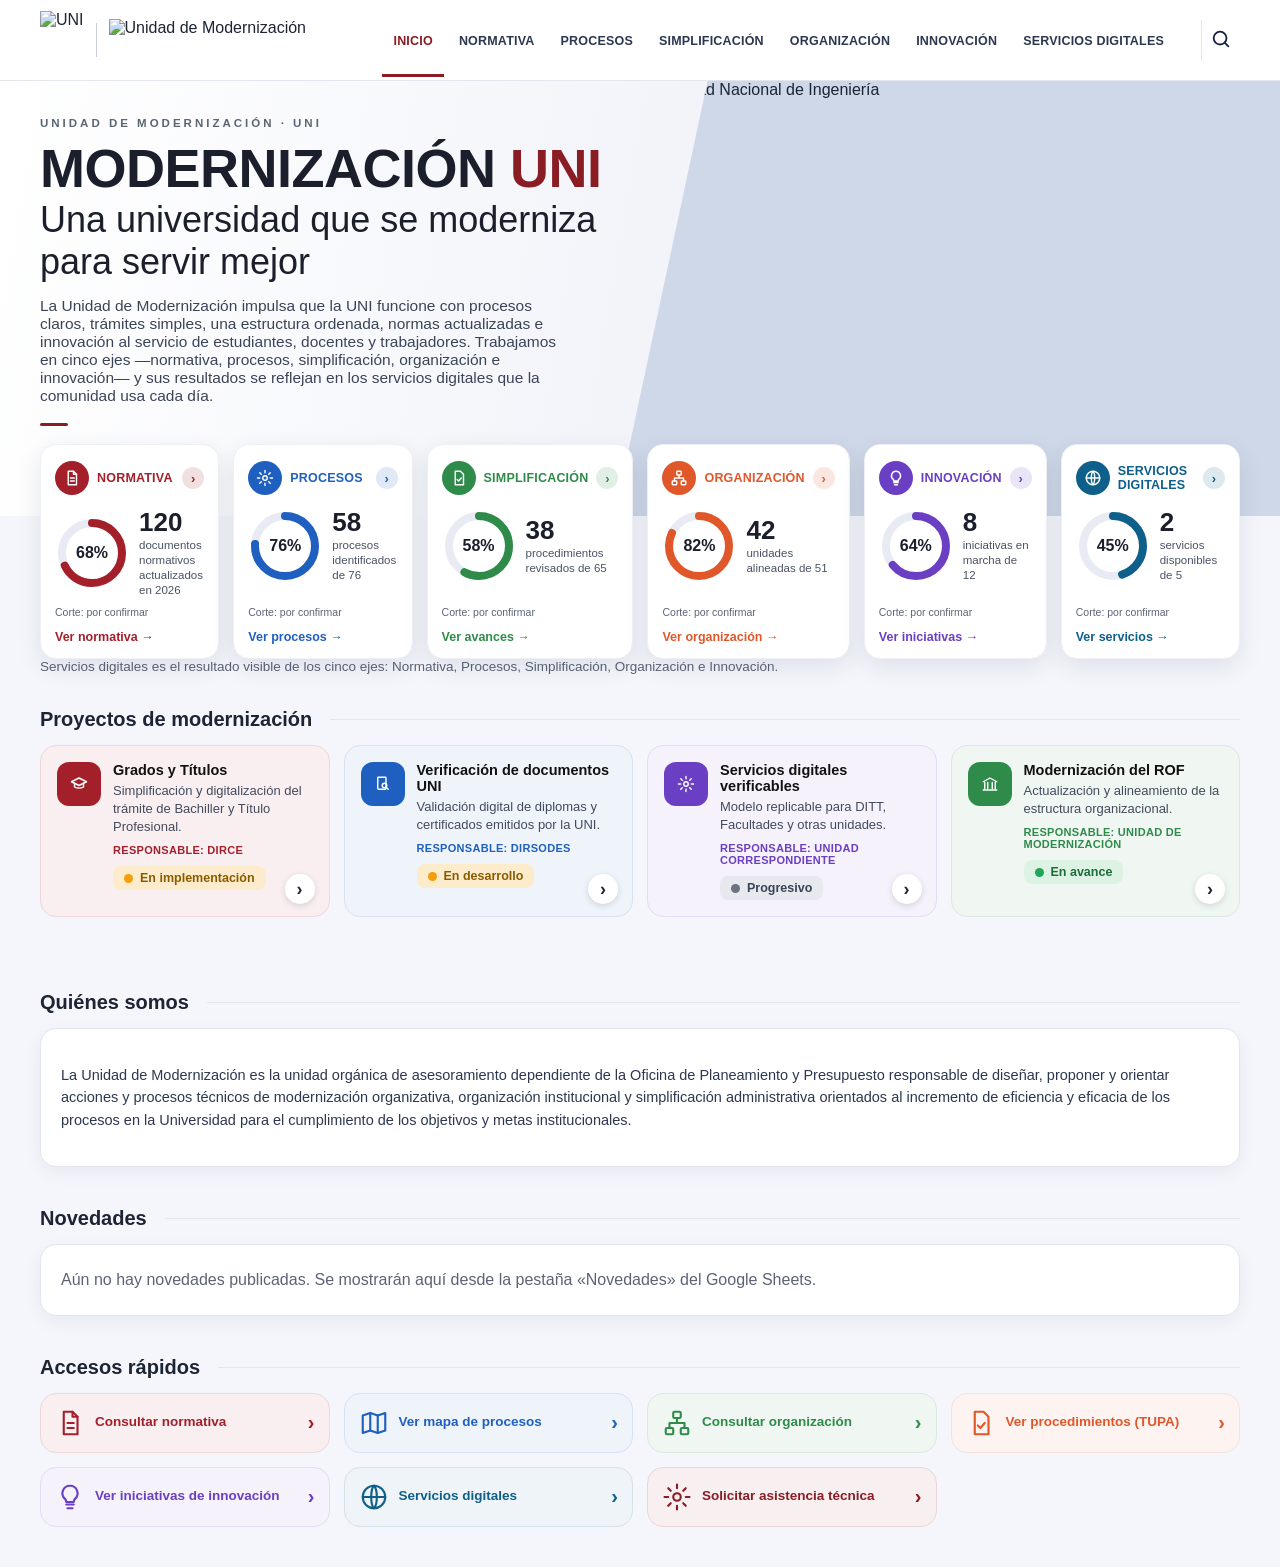
==== docs/inicio.html @ fdbe2433 "Mejorando interfaz de PROCESOS" ====
<!doctype html>
<html lang="es">
<head>
<meta charset="utf-8">
<meta name="viewport" content="width=device-width, initial-scale=1">
<title>Modernización UNI</title>
<style>
:root{
  --red:#8a1c24; --navy:#14233f; --ink:#1d2433; --muted:#5b6475; --line:#e3e6ee;
  --bg:#f4f6fb; --card:#ffffff; --radius:16px;
}
*{box-sizing:border-box}
html,body{margin:0}
body{font-family:"Segoe UI",Roboto,Arial,sans-serif;color:var(--ink);background:var(--bg);-webkit-font-smoothing:antialiased}
a{color:inherit;text-decoration:none}
.wrap{max-width:1240px;margin:0 auto;padding:0 20px}

/* Cabecera */
header{background:#fff;border-bottom:1px solid var(--line);position:sticky;top:0;z-index:20}
.bar{display:flex;align-items:center;gap:20px;height:80px}
.brand{display:flex;align-items:center;gap:12px;flex:none}
.brand img,.brand svg{height:58px;width:auto;display:block}
#unidad img{height:42px}
.brand{align-items:center}
.brand>span{display:flex;align-items:center;gap:10px}
.brand .u{font-size:12px;font-weight:700;line-height:1.15;color:var(--navy);text-transform:uppercase}
.brand .sep{width:1px;height:34px;background:#c9ceda}
.brand .m{font-size:17px;font-weight:500;line-height:1.1;color:var(--navy)}
nav{display:flex;gap:4px;margin-left:auto;align-items:center;flex-wrap:wrap}
nav a{font-size:12.5px;font-weight:600;letter-spacing:.2px;color:#2d3750;padding:30px 11px 26px;border-bottom:3px solid transparent;text-transform:uppercase;white-space:nowrap}
nav a:hover{color:var(--red)}
nav a.on{color:var(--red);border-bottom-color:var(--red)}
.lupa{border:0;background:none;cursor:pointer;padding:8px;margin-left:6px;border-left:1px solid var(--line);border-radius:0}
.lupa svg{width:22px;height:22px;stroke:var(--navy)}
.burger{display:none;border:0;background:none;font-size:26px;margin-left:auto;cursor:pointer;color:var(--navy)}

/* Hero */
.hero{position:relative;background:linear-gradient(100deg,#fff 0%,#f1f3f9 55%,#e9edf6 100%);overflow:hidden}
.hero .wrap{display:grid;grid-template-columns:1.05fr 1fr;min-height:330px;align-items:center}
.hero .txt{padding:36px 0 90px;position:relative;z-index:2}
.eyebrow{font-size:11.5px;letter-spacing:3px;color:#5b6475;text-transform:uppercase;font-weight:600}
h1{margin:12px 0 4px;font-size:clamp(34px,5vw,54px);line-height:1;font-weight:800;color:#1a1f2b;letter-spacing:-.5px}
h1 em{font-style:normal;color:var(--red)}
.hero h2{margin:0;font-weight:400;font-size:clamp(24px,3.2vw,36px);color:#1a1f2b}
.hero p{margin:14px 0 0;color:#3b4457;font-size:15.5px;max-width:520px}
.hero p:empty{display:none}
.hero .rule{width:28px;height:3px;background:var(--red);margin-top:18px;border-radius:2px}
.hero .img{position:absolute;right:0;top:0;bottom:0;width:52%;clip-path:polygon(14% 0,100% 0,100% 100%,0 100%);background:#cfd8e8}
.hero .img img,.hero .img svg{width:100%;height:100%;object-fit:cover;display:block}

/* Tarjetas */
.cards{display:grid;grid-template-columns:repeat(6,1fr);gap:14px;margin-top:-72px;position:relative;z-index:3}
.cards:empty{display:none}
.card{background:var(--card);border-radius:var(--radius);padding:16px 14px 14px;box-shadow:0 8px 24px rgba(20,35,63,.10);border:1px solid #eef0f6;display:flex;flex-direction:column;min-height:190px;transition:transform .15s,box-shadow .15s}
.card:hover{transform:translateY(-3px);box-shadow:0 12px 28px rgba(20,35,63,.16)}
.card .top{display:flex;align-items:center;gap:8px}
.ico{width:34px;height:34px;border-radius:50%;background:var(--c);display:grid;place-items:center;flex:none}
.ico svg{width:18px;height:18px;stroke:#fff;fill:none;stroke-width:1.9;stroke-linecap:round;stroke-linejoin:round}
.card h3{margin:0;font-size:12.5px;font-weight:800;color:var(--c);text-transform:uppercase;letter-spacing:.2px;flex:1}
.chev{width:22px;height:22px;border-radius:50%;background:color-mix(in srgb,var(--c) 14%,#fff);color:var(--c);display:grid;place-items:center;font-size:13px;font-weight:700}
.kpi{display:flex;align-items:center;gap:10px;margin:14px 0 auto}
.ring{position:relative;width:74px;height:74px;flex:none}
.ring svg{width:100%;height:100%;transform:rotate(-90deg)}
.ring circle{fill:none;stroke-width:8}
.ring .bg{stroke:#e8ebf3}
.ring .fg{stroke:var(--c);stroke-linecap:round;transition:stroke-dashoffset 1s ease}
.ring b{position:absolute;inset:0;display:grid;place-items:center;font-size:16px;color:#1a1f2b}
.kpi .n{font-size:26px;font-weight:800;line-height:1;color:#1a1f2b}
.kpi .d{font-size:11.5px;color:#4a5265;line-height:1.3;margin-top:3px}
.card .fuente{margin-top:8px;font-size:10.5px;color:var(--muted)}
.card .cta{margin-top:12px;font-size:12.5px;font-weight:700;color:var(--c)}

/* Proyectos */
.sec-h{display:flex;align-items:center;gap:18px;margin:34px 0 14px}
.sec-h h2{margin:0;font-size:20px;font-weight:600}
.sec-h .ln{flex:1;height:1px;background:var(--line)}
.sec-h a{color:#1f5fbf;font-weight:700;font-size:14px}
.proj{display:grid;grid-template-columns:repeat(4,1fr);gap:14px;padding-bottom:40px}
.p{background:color-mix(in srgb,var(--c) 7%,#fff);border:1px solid color-mix(in srgb,var(--c) 18%,#fff);border-radius:var(--radius);padding:16px;display:flex;gap:12px}
.p .ico{border-radius:12px;width:44px;height:44px}
.p h4{margin:0 0 4px;font-size:14.5px;color:#111}
.p p{margin:0;font-size:13px;color:#434b5c;line-height:1.4}
.p{position:relative}
.p .go{position:absolute;right:14px;bottom:12px;width:30px;height:30px;border-radius:50%;background:#fff;box-shadow:0 2px 6px rgba(20,35,63,.15);display:grid;place-items:center;font-size:18px;font-weight:700;color:#1d2433}
.est{display:inline-flex;align-items:center;gap:7px;margin-top:10px;padding:5px 11px;border-radius:8px;font-size:12.5px;font-weight:600;color:#3b4457}
.est i{width:9px;height:9px;border-radius:50%;background:currentColor}
.est.amb{background:#fdeccb;color:#8a5a00}.est.amb i{background:#f59e0b}
.est.grn{background:#dcf3e3;color:#1e6b3a}.est.grn i{background:#22a559}
.est.gry{background:#e7e9ef;color:#3b4457}.est.gry i{background:#6b7280}
.quick{display:grid;grid-template-columns:repeat(4,1fr);gap:14px;padding-bottom:40px}
.q{display:flex;align-items:center;gap:10px;background:color-mix(in srgb,var(--c) 7%,#fff);border:1px solid color-mix(in srgb,var(--c) 18%,#fff);border-radius:var(--radius);padding:14px;font-size:13.5px;font-weight:600;color:var(--c);line-height:1.25;transition:transform .15s,box-shadow .15s}
.q:hover{transform:translateY(-2px);box-shadow:0 8px 20px rgba(20,35,63,.12)}
.q span:nth-child(2){flex:1}
.qi svg{width:30px;height:30px;stroke:var(--c);fill:none;stroke-width:1.7;stroke-linecap:round;stroke-linejoin:round;display:block}
.q b{font-size:20px}
.p small{display:block;margin-top:8px;font-size:11px;font-weight:700;color:var(--c);text-transform:uppercase;letter-spacing:.3px}
.novs{display:grid;grid-template-columns:repeat(auto-fit,minmax(240px,1fr));gap:14px}
.nov{border-bottom:1px solid var(--line);padding:10px 0}
.nov small{display:block;color:var(--muted);font-size:12px}
.nov b{display:block;margin:2px 0 4px;font-size:14.5px}
.nov p{margin:0;font-size:13.5px;color:#3b4457;line-height:1.45}
.nov a{display:inline-block;margin-top:6px;color:#1f5fbf;font-weight:700;font-size:13px}

/* Páginas interiores */
.panel{background:#fff;border:1px solid var(--line);border-radius:var(--radius);padding:20px;box-shadow:0 6px 18px rgba(20,35,63,.06);margin-bottom:40px}
.panel .tools{display:flex;gap:12px;align-items:center;margin-bottom:14px;flex-wrap:wrap}
.panel input[type=search]{flex:1;min-width:200px;padding:10px 14px;border:1px solid #cfd5e3;border-radius:10px;font:inherit}
.tw{overflow-x:auto}
table{border-collapse:collapse;width:100%;font-size:14px}
th{background:#f1f3f9;text-align:left;padding:10px 12px;font-size:12px;text-transform:uppercase;letter-spacing:.4px;color:#3b4457;position:sticky;top:0}
td{padding:10px 12px;border-top:1px solid var(--line);vertical-align:top}
tr:hover td{background:#fafbfe}
.note{padding:14px 16px;border-radius:12px;background:#fff7e6;border:1px solid #f2d9a0;color:#6b4e00;font-size:14px;margin-bottom:18px}
.hero.inner .wrap{align-items:start}.hero.inner .txt{padding:36px 0 110px}.single{max-width:300px}

/* Búsqueda */
#ov{position:fixed;inset:0;background:rgba(20,35,63,.55);display:none;z-index:50;padding:70px 16px}
#ov.on{display:block}
.sb{max-width:680px;margin:0 auto;background:#fff;border-radius:16px;box-shadow:0 20px 50px rgba(0,0,0,.3);overflow:hidden}
.sb input{width:100%;border:0;border-bottom:1px solid var(--line);padding:18px 20px;font-size:17px;outline:none;font-family:inherit}
.sb ul{list-style:none;margin:0;padding:0;max-height:60vh;overflow:auto}
.sb li a{display:block;padding:12px 20px;border-bottom:1px solid #f0f2f7}
.sb li a:hover{background:#f6f8fc}
.sb li b{display:block;font-size:14.5px}
.sb li span{font-size:12px;color:var(--muted)}
.sb .em{padding:20px;color:var(--muted);font-size:14px}
mark{background:#ffe9a8;padding:0 1px;border-radius:2px}
#toast{position:fixed;bottom:20px;left:50%;transform:translateX(-50%);background:#14233f;color:#fff;padding:10px 16px;border-radius:10px;font-size:13px;display:none;z-index:60}

@media(max-width:1100px){.cards{grid-template-columns:repeat(3,1fr)}.proj{grid-template-columns:repeat(2,1fr)}.quick{grid-template-columns:repeat(3,1fr)}}
@media(max-width:900px){
  .burger{display:block}
  .lupa{margin-left:0;border:0}
  nav{display:none;position:absolute;top:80px;left:0;right:0;background:#fff;flex-direction:column;align-items:stretch;border-bottom:1px solid var(--line);padding:6px 20px}
  nav.open{display:flex}
  nav a{padding:12px 4px;border-bottom:1px solid #f0f2f7}
  .hero .wrap{grid-template-columns:1fr}
  .hero .img{position:relative;width:100%;height:200px;clip-path:none;order:-1}
  .hero .wrap{min-height:0}
  .hero .txt{padding:24px 0 90px}
}
@media(max-width:600px){.cards{grid-template-columns:repeat(2,1fr)}.proj,.quick{grid-template-columns:1fr}.brand .m{font-size:14px}}
@media(max-width:420px){.cards{grid-template-columns:1fr}}
/* ===== Estructura común de los módulos (Presentación, pestañas, contenido) ===== */
main.wide{max-width:1560px}
.hero.wide .wrap{max-width:1560px}
.org{display:grid;grid-template-columns:230px 1fr;gap:22px;padding:22px 0 40px;align-items:start}
.side{background:#fff;border:1px solid var(--line);border-radius:var(--radius);padding:10px;position:sticky;top:96px}
.side .sh{display:flex;align-items:center;gap:10px;background:var(--red);color:#fff;border-radius:12px;padding:12px 14px;font-weight:700;margin-bottom:8px}
.side .sh svg{width:20px;height:20px;stroke:#fff;fill:none;stroke-width:1.8;stroke-linecap:round;stroke-linejoin:round}
.side button{display:flex;align-items:center;gap:10px;width:100%;text-align:left;border:0;background:none;padding:11px 12px;border-radius:10px;font:inherit;font-size:14px;color:#2d3750;cursor:pointer}
.side button svg{width:18px;height:18px;stroke:#5b6475;fill:none;stroke-width:1.8;stroke-linecap:round;stroke-linejoin:round;flex:none}
.side button:hover{background:#f4f6fb}
.side button.on{background:#fdecee;color:var(--red);font-weight:700}
.side button.on svg{stroke:var(--red)}
.ohead{display:flex;align-items:flex-end;justify-content:space-between;gap:20px;flex-wrap:wrap;margin-bottom:16px}
.ohead h1{font-size:30px;margin:0;color:#1a1f2b;letter-spacing:0}
.ohead p{margin:4px 0 0;color:var(--muted)}
.kpis{display:flex;gap:12px;flex-wrap:wrap}
.kpi2{background:#fff;border:1px solid var(--line);border-radius:14px;padding:12px 18px;display:flex;align-items:center;gap:12px;min-width:150px}
.kpi2 svg{width:30px;height:30px;stroke:var(--navy);fill:none;stroke-width:1.6;stroke-linecap:round;stroke-linejoin:round}
.kpi2 small{display:block;font-size:12px;color:var(--muted)}
.kpi2 b{font-size:24px;line-height:1.1;color:#1a1f2b}

.sprog{display:flex;align-items:center;gap:12px;margin-top:12px;padding:14px 12px 6px;border-top:1px solid var(--line)}
.sprog .ring{width:64px;height:64px}
.sprog .ring b{font-size:14px}
.sprog .n{font-size:14px;font-weight:800;color:#1a1f2b}
.sprog .d{font-size:12px;color:var(--muted);line-height:1.3}

.chartgrid{display:grid;grid-template-columns:minmax(0,1fr) 400px;gap:16px;align-items:start}
.chartbox{background:#fff;border:1px solid var(--line);border-radius:var(--radius);padding:14px;position:relative}
.chartbox:fullscreen{padding:18px;overflow:auto}
.ctools{display:flex;align-items:center;gap:10px;flex-wrap:wrap;margin-bottom:10px}
.ctools h2{margin:0;font-size:20px;color:var(--red)}
.tag{background:#fdecee;color:var(--red);border-radius:999px;padding:3px 10px;font-size:12px;font-weight:700}
.srch{position:relative;margin-left:auto;flex:1;min-width:180px;max-width:300px}
.srch input{width:100%;padding:9px 12px;border:1px solid #cfd5e3;border-radius:10px;font:inherit;font-size:14px}
.srch ul{position:absolute;left:0;right:0;top:100%;background:#fff;border:1px solid var(--line);border-radius:10px;margin:4px 0 0;padding:0;list-style:none;box-shadow:0 10px 24px rgba(0,0,0,.15);z-index:15;max-height:260px;overflow:auto;display:none}
.srch ul.on{display:block}
.srch li{padding:9px 12px;cursor:pointer;font-size:13.5px;border-bottom:1px solid #f0f2f7}
.srch li:hover{background:#f4f6fb}
.srch li small{color:var(--muted);margin-left:6px}
.btn{border:1px solid #cfd5e3;background:#fff;border-radius:10px;padding:8px 12px;font:inherit;font-size:13.5px;cursor:pointer}
.btn:hover{background:#f4f6fb}
.vp{height:640px;overflow:auto;border:1px solid var(--line);border-radius:12px;background:#fff;cursor:grab;position:relative}
.vp.drag{cursor:grabbing}
.chartbox:fullscreen .vp{height:calc(100vh - 150px)}
.stage{position:relative;line-height:0;transition:width .2s}
.stage img{width:100%;height:auto;display:block;user-select:none}
.hs{position:absolute;border:0;background:transparent;padding:0;cursor:pointer;border-radius:2px}
.hs:hover{outline:2px solid rgba(31,95,191,.7);background:rgba(31,95,191,.08)}
.hs.sel{outline:3px solid #1f5fbf;box-shadow:0 0 0 4px rgba(31,95,191,.25);background:rgba(31,95,191,.06)}
.hs:focus-visible{outline:3px solid #1f5fbf}
.zoom{position:absolute;left:26px;top:112px;display:flex;flex-direction:column;gap:6px;z-index:5}
.zoom button{width:34px;height:34px;border-radius:8px;border:1px solid #cfd5e3;background:#fff;font-size:20px;cursor:pointer;box-shadow:0 2px 6px rgba(0,0,0,.12)}
.legend{display:flex;gap:16px;flex-wrap:wrap;margin-top:10px;font-size:12.5px;color:#4a5265}
.legend i{display:inline-block;width:14px;height:14px;border-radius:3px;margin-right:6px;vertical-align:-2px;border:1px solid rgba(0,0,0,.15)}

.detail{background:#fff;border:1px solid var(--line);border-radius:var(--radius);overflow:hidden;position:sticky;top:96px}
.dh{background:#1f4f9a;color:#fff;padding:14px 16px;display:flex;align-items:center;gap:10px}
.dh h3{margin:0;font-size:16px;flex:1;letter-spacing:.2px}
.dh button{border:0;background:none;color:#fff;font-size:18px;cursor:pointer}
.tabs{display:flex;gap:2px;border-bottom:1px solid var(--line);padding:0 8px;overflow-x:auto}
.tabs button{border:0;background:none;padding:11px 6px;font:inherit;font-size:12px;font-weight:600;color:#4a5265;cursor:pointer;border-bottom:3px solid transparent;white-space:nowrap}
.tabs button.on{color:var(--red);border-bottom-color:var(--red)}
.db{padding:16px;max-height:560px;overflow:auto;font-size:13.5px;line-height:1.5}
.dempty{padding:28px 20px;color:var(--muted);font-size:14px}
.ucard{display:flex;align-items:center;gap:12px;background:#fdecee;border-radius:12px;padding:12px;margin-bottom:12px}
.ucard .ico{--c:var(--red);width:40px;height:40px}
.ucard b{flex:1;font-size:14.5px}
.pill{background:#d9f3e1;color:#1e7a3c;border-radius:8px;padding:4px 10px;font-weight:700;font-size:12px}
.kv{width:100%;font-size:13.5px;margin-bottom:14px}
.kv td{padding:5px 0;border:0;vertical-align:top}
.kv td:first-child{width:112px;font-weight:700;color:#2d3750}
.kv tr:hover td{background:none}
.db h4{margin:14px 0 8px;color:#1f5fbf;font-size:15px}
.nat{background:#eaf1fd;border-radius:10px;padding:12px 14px;color:#1f3a6b}
.nat p{margin:0 0 6px}
.nat ul,.db ul.bl{margin:6px 0 0;padding-left:20px}
.fl{list-style:none;margin:0;padding:0}
.fl li{display:flex;gap:10px;padding:7px 0;border-bottom:1px solid #f0f2f7}
.fl .k{flex:none;width:24px;height:24px;border-radius:50%;background:#eaf1fd;color:#1f5fbf;font-weight:700;font-size:12px;display:grid;place-items:center}
.ulist{list-style:none;margin:0;padding:0}
.ulist li{padding:10px 12px;border:1px solid var(--line);border-radius:10px;margin-bottom:8px;cursor:pointer;display:flex;justify-content:space-between;gap:8px}
.ulist li:hover{background:#f4f6fb}
.ulist small{color:var(--muted)}
.mt{width:100%;font-size:13px}
.mt th,.mt td{padding:7px 8px}
.empty{color:var(--muted);padding:6px 0}

.panel .rofs details{border-bottom:1px solid var(--line);padding:8px 0}
.rofs summary{cursor:pointer;font-weight:600}
.rofs details p,.rofs details li{font-size:14px;margin:6px 0}

.vh{display:flex;align-items:center;gap:12px;flex-wrap:wrap;margin:0 0 8px}
.vh h2{margin:0;font-size:20px;color:var(--red)}
.vdesc{margin:0 0 14px;color:var(--muted);font-size:14px}
.caption{margin:0 0 6px;color:var(--muted);font-size:13.5px}
.note-s{font-size:13px;color:#6b4e00;background:#fff7e6;border:1px solid #f2d9a0;border-radius:10px;padding:10px 12px;margin:12px 0 0}
.fuente-c{font-size:12px;color:var(--muted);margin:14px 0 0}
.sub{margin:22px 0 10px;font-size:15px;color:#1a1f2b}

.statement{text-align:center;max-width:760px;margin:6px auto 30px;font-size:clamp(21px,2.6vw,30px);line-height:1.5;font-weight:600;color:#1a1f2b;letter-spacing:-.2px;position:relative;padding-top:22px}
.statement::before{content:'';position:absolute;top:0;left:50%;transform:translateX(-50%);width:48px;height:3px;background:var(--c,var(--red));border-radius:2px}
.pres .tiles{display:grid;grid-template-columns:repeat(3,1fr);gap:14px;margin-bottom:18px}
.tile{background:#fff;border:1px solid var(--line);border-top:4px solid var(--c,var(--red));border-radius:14px;padding:16px 18px}
.tile b{display:block;font-size:30px;line-height:1.1;color:#1a1f2b}
.tile span{display:block;font-size:13px;color:var(--muted);margin-top:4px;line-height:1.35}
.acts{display:flex;gap:10px;flex-wrap:wrap}
.btn.primary{background:var(--red);border-color:var(--red);color:#fff}
.btn.primary:hover{background:#6f141b}
.btn{text-decoration:none;display:inline-block;color:inherit}

.prose h3{margin:20px 0 8px;font-size:15.5px;color:#1a1f2b}
.prose p,.prose li{font-size:14.5px;line-height:1.55;color:#2d3750}
.prose ul,.prose ol{padding-left:22px;margin:6px 0}
.prose details{margin:12px 0}
.prose summary{cursor:pointer;font-weight:600;color:#1f5fbf}
.steps{display:grid;grid-template-columns:repeat(auto-fit,minmax(200px,1fr));gap:12px;margin:12px 0}
.step{border:1px solid var(--line);border-radius:12px;padding:12px 14px;background:#fafbfe}
.step b{display:block;color:var(--red);font-size:14px;margin-bottom:4px}
.step p{margin:0;font-size:13.5px;color:#3b4457;line-height:1.45}
.step.hl{background:#fdecee;border-color:#f3c9cd}

.bars .row{display:grid;grid-template-columns:190px 1fr 56px;gap:12px;align-items:center;margin:9px 0;font-size:14px}
.bars .bar{height:12px;background:#eef1f7;border-radius:6px;overflow:hidden}
.bars .bar i{display:block;height:100%;background:var(--red);border-radius:6px}
.bars b{text-align:right}

.tools select{font:inherit;font-size:14px;padding:9px 10px;border:1px solid #cfd5e3;border-radius:10px;background:#fff}
.tools .cnt{color:var(--muted);font-size:13px}
.fm{display:grid;gap:14px;max-width:640px}
.fm label{display:grid;gap:6px;font-size:13.5px;font-weight:600;color:#2d3750}
.fm input,.fm textarea{font:inherit;font-weight:400;padding:10px 12px;border:1px solid #cfd5e3;border-radius:10px}
.fsel{margin:0 0 14px;font-size:14px}
.fsel select{font:inherit;padding:8px 10px;border:1px solid #cfd5e3;border-radius:10px;margin-left:6px}
.fdl{display:grid;grid-template-columns:200px 1fr;gap:8px 14px;margin:0 0 12px;font-size:14px}
.fdl dt{font-weight:700;color:#2d3750}
.fdl dd{margin:0;color:#3b4457}
.fdl dd i{color:var(--muted)}

.mapbox{position:relative;line-height:0;border:1px solid var(--line);border-radius:12px;overflow:hidden;background:#fff}
.mapbox img{width:100%;height:auto;display:block;user-select:none}
.mapbox .hs{cursor:pointer}
.mapbox .hs:hover{outline:3px solid rgba(255,255,255,.9);box-shadow:0 0 0 5px rgba(138,28,36,.45);background:rgba(255,255,255,.08)}

.foot{display:grid;grid-template-columns:1fr 1fr;gap:16px;margin:10px 0 40px}
.fbox{background:#fff;border:1px solid var(--line);border-radius:var(--radius);padding:18px}
.fbox h3{margin:0 0 10px;font-size:16px;color:#1a1f2b}
.fbox p{font-size:14px;margin:0 0 10px;color:#3b4457}
.fbox dl{display:grid;grid-template-columns:110px 1fr;gap:6px 12px;margin:0 0 12px;font-size:14px}
.fbox dt{font-weight:700;color:#2d3750}
.fbox dd{margin:0;color:#3b4457}
.fbox dd i{color:var(--muted)}
.fbox .btn{margin-top:4px}

.rofs details.hl{background:#fdecee;border-radius:10px;padding:0 10px;border-bottom:0}
.rofs details.hl summary{color:var(--red)}
.hlnote{font-size:13.5px;color:#6b1419;background:#fdecee;border-radius:10px;padding:10px 12px;margin:0 0 12px}

@media(max-width:1100px){.chartgrid{grid-template-columns:1fr}.detail{position:static}}
@media(max-width:900px){
  .org{grid-template-columns:1fr}
  .side{position:static;display:flex;overflow-x:auto;gap:4px}
  .side .sh{display:none}
  .side button{white-space:nowrap;width:auto}
  .side .sprog{flex:none;margin:0 0 0 4px;padding:0 10px 0 12px;border-top:0;border-left:1px solid var(--line)}
  .vp{height:480px}
  .pres .tiles{grid-template-columns:1fr}
  .foot{grid-template-columns:1fr}
  .bars .row{grid-template-columns:1fr;gap:4px}
  .fdl{grid-template-columns:1fr;gap:2px}
}

</style>
</head>
<body>

<header>
  <div class="wrap bar">
    <a class="brand" data-go="inicio" href="#">
      <span id="logo"></span>
      <span class="sep"></span>
      <span id="unidad"><span class="m">Unidad de<br>Modernización</span></span>
    </a>
    <nav id="nav"></nav>
    <button class="lupa" id="btnSearch" aria-label="Buscar"><svg viewBox="0 0 24 24" fill="none" stroke-width="2" stroke-linecap="round"><circle cx="11" cy="11" r="7"/><path d="M20 20l-4-4"/></svg></button>
    <button class="burger" id="burger" aria-label="Menú">☰</button>
  </div>
</header>

<section class="hero">
  <div class="wrap">
    <div class="txt">
      <div class="eyebrow" id="eyebrow">Plataforma de modernización</div>
      <h1 id="h1">MODERNIZACIÓN <em>UNI</em></h1>
      <h2 id="h2">Estado actual</h2>
      <p id="sub">Una visión integrada del avance de la modernización institucional.</p>
      <div class="rule"></div>
    </div>
    <div class="img" id="heroImg"></div>
  </div>
</section>

<main class="wrap">
  <div id="cards" class="cards"></div>
  <div id="inner"></div>
</main>

<div id="ov"><div class="sb">
  <input id="q" type="search" placeholder="Buscar en la plataforma…" autocomplete="off">
  <ul id="res"></ul>
</div></div>
<div id="toast"></div>

<script>
/* ===== Configuración (inyectada por build.ps1 desde config.json) ===== */
const CFG = {"sheetId":"1uZXfUJEjqB4Cp5wfel468guVGFYdLR3NtXSsrEAdOWU","logo":"img/logo-uni.png","heroImage":"img/hero-inicio.jpg","tabs":{"resumen":"Resumen","proyectos":"Proyectos","normativa":"Normativa","procesos":"Procesos","simplificacion":"Simplificacion","organizacion":"Organizacion","innovacion":"Innovacion","servicios":"ServiciosDigitales","documentos":"Documentos","retos":"Retos","casos":"Casos","novedades":"Novedades"},"contacto":{"correo":"","anexo":"","ubicacion":"","horario":""},"asistencia":"","nav":{"inicio":"inicio.html","normativa":"normativa.html","procesos":"procesos.html","simplificacion":"simplificacion.html","organizacion":"organizacion.html","innovacion":"innovacion.html","servicios-digitales":"servicios-digitales.html"},"unidad":"img/unidad.png","orgImage":"img/organigrama.jpg"};
const PAGE = 'inicio';

/* ===== Definición de secciones ===== */
const I = {
  doc:'<path d="M7 3h7l4 4v14H7z"/><path d="M14 3v4h4M10 12h5M10 16h5"/>',
  gear:'<circle cx="12" cy="12" r="3"/><path d="M12 2v3M12 19v3M2 12h3M19 12h3M5 5l2 2M17 17l2 2M19 5l-2 2M7 17l-2 2"/>',
  check:'<path d="M7 3h7l4 4v14H7z"/><path d="M9.5 14l2 2 3.5-4"/>',
  org:'<rect x="9" y="3" width="6" height="5" rx="1"/><rect x="3" y="16" width="6" height="5" rx="1"/><rect x="15" y="16" width="6" height="5" rx="1"/><path d="M12 8v4M6 16v-4h12v4"/>',
  bulb:'<path d="M9 18h6M10 21h4M12 3a6 6 0 00-4 10.5c.7.7 1 1.3 1 2.5h6c0-1.2.3-1.8 1-2.5A6 6 0 0012 3z"/>',
  globe:'<circle cx="12" cy="12" r="9"/><path d="M3 12h18M12 3c3 3 3 15 0 18M12 3c-3 3-3 15 0 18"/>',
  cap:'<path d="M2 9l10-5 10 5-10 5z"/><path d="M6 11v5c3 2 9 2 12 0v-5"/>',
  search:'<rect x="5" y="3" width="11" height="16" rx="1"/><circle cx="14" cy="14" r="3"/><path d="M16 16l3 3"/>',
  build:'<path d="M3 9l9-5 9 5M5 10v8M9 10v8M15 10v8M19 10v8M3 20h18"/>',
  map:'<path d="M9 4L3 6v14l6-2 6 2 6-2V4l-6 2z"/><path d="M9 4v14M15 6v14"/>'
};
const SECTIONS = [
  {k:'normativa',    t:'Normativa',          c:'#a3202a', ic:I.doc,   cta:'Ver normativa'},
  {k:'procesos',     t:'Procesos',           c:'#1f5fbf', ic:I.gear,  cta:'Ver procesos'},
  {k:'simplificacion',t:'Simplificación',    c:'#2e8b4a', ic:I.check, cta:'Ver avances'},
  {k:'organizacion', t:'Organización',       c:'#e0572a', ic:I.org,   cta:'Ver organización'},
  {k:'innovacion',   t:'Innovación',         c:'#6a3fc4', ic:I.bulb,  cta:'Ver iniciativas'},
  {k:'servicios',    t:'Servicios digitales',c:'#0e5f8a', ic:I.globe, cta:'Ver servicios'}
];
const PROJ_ICONS = {cap:I.cap, search:I.search, gear:I.gear, build:I.build, doc:I.doc, globe:I.globe, bulb:I.bulb, org:I.org, check:I.check};

/* ===== Datos de respaldo (los del prototipo) ===== */
const DEMO_RESUMEN = [
  {clave:'normativa',porcentaje:68,cifra:120,descripcion:'documentos normativos actualizados en 2026'},
  {clave:'procesos',porcentaje:76,cifra:58,descripcion:'procesos identificados de 76'},
  {clave:'simplificacion',porcentaje:58,cifra:38,descripcion:'procedimientos revisados de 65'},
  {clave:'organizacion',porcentaje:82,cifra:42,descripcion:'unidades alineadas de 51'},
  {clave:'innovacion',porcentaje:64,cifra:8,descripcion:'iniciativas en marcha de 12'},
  {clave:'servicios',porcentaje:45,cifra:2,descripcion:'servicios disponibles de 5'}
];
const DEMO_PROJ = [
  {titulo:'Grados y Títulos',descripcion:'Simplificación y digitalización del trámite de Bachiller y Título Profesional.',responsable:'DIRCE',icono:'cap',color:'#a3202a',estado:'En implementación'},
  {titulo:'Verificación de documentos UNI',descripcion:'Validación digital de diplomas y certificados emitidos por la UNI.',responsable:'DIRSODES',icono:'search',color:'#1f5fbf',estado:'En desarrollo'},
  {titulo:'Servicios digitales verificables',descripcion:'Modelo replicable para DITT, Facultades y otras unidades.',responsable:'Unidad correspondiente',icono:'gear',color:'#6a3fc4',estado:'Progresivo'},
  {titulo:'Modernización del ROF',descripcion:'Actualización y alineamiento de la estructura organizacional.',responsable:'Unidad de Modernización',icono:'build',color:'#2e8b4a',estado:'En avance'}
];

/* ===== Utilidades ===== */
const $ = s => document.querySelector(s);
const esc = s => String(s ?? '').replace(/[&<>"]/g, c => ({'&':'&amp;','<':'&lt;','>':'&gt;','"':'&quot;'}[c]));
const norm = s => String(s||'').toLowerCase().normalize('NFD').replace(/[̀-ͯ]/g,'');
const pageKey = k => k === 'servicios' ? 'servicios-digitales' : k;
const navUrl = k => (CFG.nav||{})[pageKey(k)] || pageKey(k)+'.html';
const svgIcon = p => `<svg viewBox="0 0 24 24">${p}</svg>`;

function toast(m){const t=$('#toast');t.textContent=m;t.style.display='block';clearTimeout(toast.t);toast.t=setTimeout(()=>t.style.display='none',3200)}

function goto(key){
  const url = (CFG.nav||{})[pageKey(key)];
  if(url){ window.location.href = url; }
  else toast('Falta la URL de «'+key+'» en config.json (nav). Luego ejecuta build.ps1.');
}

function parseCSV(t){
  const rows=[];let r=[],f='',q=false;
  for(let i=0;i<t.length;i++){
    const c=t[i];
    if(q){ if(c==='"'){ if(t[i+1]==='"'){f+='"';i++} else q=false } else f+=c }
    else if(c==='"') q=true;
    else if(c===','){r.push(f);f=''}
    else if(c==='\n'){r.push(f);rows.push(r);r=[];f=''}
    else if(c!=='\r') f+=c;
  }
  if(f!==''||r.length){r.push(f);rows.push(r)}
  return rows;
}

const cache = {};
function sheet(tab){
  if(!CFG.sheetId) return Promise.reject(new Error('sin sheetId'));
  if(!tab) return Promise.reject(new Error('pestaña sin nombre'));
  if(cache[tab]) return cache[tab];
  const url = `https://docs.google.com/spreadsheets/d/${CFG.sheetId}/gviz/tq?tqx=out:csv&sheet=${encodeURIComponent(tab)}`;
  return cache[tab] = fetch(url).then(r=>{ if(!r.ok) throw new Error(r.status); return r.text() })
    .then(t=>{
      const rows = parseCSV(t).filter(r=>r.some(x=>x.trim()!==''));
      if(!rows.length) return {head:[],rows:[]};
      return {head:rows[0].map(h=>h.trim()), rows:rows.slice(1)};
    });
}
const asObjects = d => d.rows.map(r=>Object.fromEntries(d.head.map((h,i)=>[norm(h),r[i]??''])));

/* ===== Cabecera / navegación ===== */
function buildHeader(){
  $('#logo').innerHTML = CFG.logo
    ? `<img src="${esc(CFG.logo)}" alt="UNI">`
    : `<svg viewBox="0 0 48 48"><circle cx="24" cy="24" r="22" fill="#fff" stroke="#8a1c24" stroke-width="3"/><path d="M24 8l12 4v10c0 8-5 13-12 17-7-4-12-9-12-17V12z" fill="#8a1c24"/><text x="24" y="28" text-anchor="middle" font-size="11" font-weight="800" fill="#fff" font-family="Arial">UNI</text></svg><span class="u">Universidad Nacional<br>de Ingeniería</span>`;
  if(CFG.unidad) $('#unidad').innerHTML = `<img src="${esc(CFG.unidad)}" alt="Unidad de Modernización">`;
  const items = [{k:'inicio',t:'Inicio'}, ...SECTIONS];
  $('#nav').innerHTML = items.map(s=>
    `<a href="#" data-go="${s.k}" class="${s.k===PAGE||(s.k==='servicios'&&PAGE==='servicios-digitales')?'on':''}">${esc(s.t)}</a>`).join('');
  document.addEventListener('click',e=>{
    const a=e.target.closest('[data-go]'); if(!a) return;
    e.preventDefault(); goto(a.dataset.go);
  });
  $('#burger').onclick=()=>$('#nav').classList.toggle('open');
}

/* M = definición del módulo (titular, descripción y equipo); null para Inicio sin texto propio */
function buildHero(sec, M){
  const hi = $('#heroImg');
  if(CFG.heroImage){ hi.innerHTML = `<img src="${esc(CFG.heroImage)}" alt="Universidad Nacional de Ingeniería">`; }
  else hi.innerHTML = `<svg viewBox="0 0 600 340" preserveAspectRatio="xMidYMid slice">
    <defs><linearGradient id="sk" x1="0" y1="0" x2="0" y2="1"><stop offset="0" stop-color="#7fb2e8"/><stop offset="1" stop-color="#d9e8f7"/></linearGradient></defs>
    <rect width="600" height="340" fill="url(#sk)"/>
    <ellipse cx="60" cy="230" rx="90" ry="70" fill="#3d7a3a"/><ellipse cx="560" cy="200" rx="70" ry="80" fill="#356f33"/>
    <rect x="70" y="170" width="470" height="150" fill="#f2efe8"/>
    <rect x="300" y="110" width="170" height="210" fill="#a8222b"/>
    ${[0,1,2,3].map(r=>[0,1,2,3,4].map(c=>`<rect x="${315+c*30}" y="${125+r*45}" width="18" height="28" fill="#33425c"/>`).join('')).join('')}
    ${[0,1,2].map(r=>[0,1,2,3,4,5,6,7].map(c=>`<rect x="${85+c*35}" y="${185+r*40}" width="22" height="24" fill="#8fa3bf"/>`).join('')).join('')}
    <rect x="70" y="316" width="470" height="24" fill="#c9c5ba"/></svg>`;
  if(M){
    $('#eyebrow').textContent='Unidad de Modernización · ' + M.equipo;
    if(sec) $('#h1').innerHTML = esc(sec.t.toUpperCase()).replace(/(\S+)$/,'<em>$1</em>');
    $('#h2').textContent = M.titular;
    $('#sub').textContent = M.desc;
  }
}

/* ===== Tarjetas ===== */
function cardHTML(s, d){
  const pct = Math.max(0,Math.min(100,Number(d.porcentaje)||0));
  const R=30, C=2*Math.PI*R;
  return `<a class="card" href="#" data-go="${s.k}" style="--c:${s.c}">
    <div class="top"><span class="ico">${svgIcon(s.ic)}</span><h3>${esc(s.t)}</h3><span class="chev">›</span></div>
    <div class="kpi">
      <div class="ring"><svg viewBox="0 0 74 74"><circle class="bg" cx="37" cy="37" r="${R}"/><circle class="fg" cx="37" cy="37" r="${R}" stroke-dasharray="${C}" stroke-dashoffset="${C}" data-off="${C*(1-pct/100)}"/></svg><b>${pct}%</b></div>
      <div><div class="n">${esc(d.cifra)}</div><div class="d">${esc(d.descripcion)}</div></div>
    </div>
    <div class="fuente">Corte: ${esc(d.corte||'por confirmar')}</div>
    <div class="cta">${esc(s.cta)} →</div>
  </a>`;
}
function animateRings(){
  requestAnimationFrame(()=>requestAnimationFrame(()=>
    document.querySelectorAll('.ring .fg').forEach(c=>c.style.strokeDashoffset=c.dataset.off)));
}

async function loadResumen(){
  try{ const d = asObjects(await sheet(CFG.tabs.resumen)); if(d.length) return d; }catch(e){}
  return DEMO_RESUMEN;
}

/* ===== Inicio ===== */
async function renderHome(){
  buildHero(null, HOME);
  const res = await loadResumen();
  const by = Object.fromEntries(res.map(r=>[norm(r.clave),r]));
  $('#cards').innerHTML = SECTIONS.map(s=>cardHTML(s, by[s.k]||{porcentaje:0,cifra:'–',descripcion:'Sin datos'})).join('');
  animateRings();

  let proj; try{ proj = asObjects(await sheet(CFG.tabs.proyectos)); if(!proj.length) throw 0 }catch(e){ proj = DEMO_PROJ }
  const estCls = e => /implement|desarroll/i.test(e)?'amb':/avance|complet|conclu/i.test(e)?'grn':'gry';
  const projCard = p => `
      <div class="p" style="--c:${esc(p.color||'#1f5fbf')}">
        <span class="ico">${svgIcon(PROJ_ICONS[p.icono]||I.gear)}</span>
        <div><h4>${esc(p.titulo)}</h4><p>${esc(p.descripcion)}</p><small>Responsable: ${esc(p.responsable)}</small>
          ${p.estado?`<span class="est ${estCls(p.estado)}"><i></i>${esc(p.estado)}</span>`:''}</div>
        <span class="go">›</span>
      </div>`;
  const QUICK = [
    {href:()=>'https://cdnuni.uni.edu.pe/dn/', t:'Consultar normativa', c:'#a3202a', ic:I.doc},
    {href:()=>navUrl('procesos')+'#mapa', t:'Ver mapa de procesos', c:'#1f5fbf', ic:I.map},
    {href:()=>navUrl('organizacion')+'#organigrama', t:'Consultar organización', c:'#2e8b4a', ic:I.org},
    {href:()=>navUrl('simplificacion')+'#tupa', t:'Ver procedimientos (TUPA)', c:'#e0572a', ic:I.check},
    {href:()=>navUrl('innovacion'), t:'Ver iniciativas de innovación', c:'#6a3fc4', ic:I.bulb},
    {href:()=>navUrl('servicios'), t:'Servicios digitales', c:'#0e5f8a', ic:I.globe},
    {href:()=>CFG.asistencia||navUrl('servicios')+'#asistencia', t:'Solicitar asistencia técnica', c:'#8a1c24', ic:I.gear}
  ];
  $('#inner').innerHTML = `
    <p class="caption">Servicios digitales es el resultado visible de los cinco ejes: Normativa, Procesos, Simplificación, Organización e Innovación.</p>
    <div class="sec-h"><h2>Proyectos de modernización</h2><span class="ln"></span>${proj.length>4?'<a href="#" id="allProj">Ver todos los proyectos →</a>':''}</div>
    <div class="proj" id="projList">${proj.slice(0,4).map(projCard).join('')}</div>
    <div class="sec-h"><h2>Quiénes somos</h2><span class="ln"></span></div>
    ${quienesHTML()}
    <div class="sec-h"><h2>Novedades</h2><span class="ln"></span></div>
    <div id="novedades"></div>
    <div class="sec-h"><h2>Accesos rápidos</h2><span class="ln"></span></div>
    <div class="quick">${QUICK.map(q=>`<a class="q" href="${esc(q.href())}" style="--c:${q.c}"><span class="qi">${svgIcon(q.ic)}</span><span>${esc(q.t)}</span><b>›</b></a>`).join('')}</div>`;
  const all=$('#allProj');
  if(all) all.onclick=e=>{ e.preventDefault(); const more=!all.dataset.m; all.dataset.m=more?'1':''; $('#projList').innerHTML=(more?proj:proj.slice(0,4)).map(projCard).join(''); all.textContent=more?'Ver menos proyectos ←':'Ver todos los proyectos →'; };
  renderNovedades();
}

async function renderNovedades(){
  const box = $('#novedades'); if(!box) return;
  let items = [];
  try{ items = asObjects(await sheet(CFG.tabs.novedades)); }catch(e){}
  box.innerHTML = items.length
    ? `<div class="panel novs">${items.slice(0,5).map(n=>`<div class="nov"><small>${esc(n.fecha)}</small><b>${esc(n.titulo)}</b><p>${esc(n.detalle)}</p>${n.enlace?`<a href="${esc(n.enlace)}" target="_blank" rel="noopener">Ver más →</a>`:''}</div>`).join('')}</div>`
    : `<div class="panel"><div class="empty">Aún no hay novedades publicadas. Se mostrarán aquí desde la pestaña «${esc(CFG.tabs.novedades)}» del Google Sheets.</div></div>`;
}

/* ===== Búsqueda ===== */
let index = null;
async function buildIndex(){
  if(index) return index;
  index = SECTIONS.map(s=>({sec:s.k,title:s.t,text:'sección '+s.t,tit:true}));
  index.push({sec:'inicio',title:'Inicio',text:'inicio plataforma modernización estado actual',tit:true});
  const keys = [...SECTIONS.map(s=>s.k),'proyectos'];
  const out = await Promise.allSettled(keys.map(k=>sheet(CFG.tabs[k])));
  out.forEach((o,i)=>{
    if(o.status!=='fulfilled') return;
    const k = keys[i];
    o.value.rows.forEach(r=>index.push({sec:k==='proyectos'?'inicio':k, title:r[0]||'(sin título)', text:r.join(' · '), group:k}));
  });
  return index;
}
function openSearch(){ $('#ov').classList.add('on'); $('#q').focus(); buildIndex(); runSearch(); }
function closeSearch(){ $('#ov').classList.remove('on'); }
async function runSearch(){
  const q = norm($('#q').value.trim()), ul = $('#res');
  if(q.length<2){ ul.innerHTML='<div class="em">Escribe al menos 2 letras para buscar en normativa, procesos, simplificación, organización, innovación, servicios y proyectos.</div>'; return; }
  const idx = await buildIndex();
  const hits = idx.filter(x=>norm(x.title+' '+x.text).includes(q)).slice(0,30);
  const hl = s => { const e=esc(s), i=norm(e).indexOf(q); return i<0?e:e.slice(0,i)+'<mark>'+e.slice(i,i+q.length)+'</mark>'+e.slice(i+q.length); };
  ul.innerHTML = hits.length ? hits.map(h=>{
      const lab = (SECTIONS.find(s=>s.k===h.sec)||{t:'Inicio'}).t;
      return `<li><a href="#" data-go="${h.sec}"><b>${hl(h.title)}</b><span>${esc(lab)}${h.tit?'':' · '+hl(h.text.slice(0,110))}</span></a></li>`;
    }).join('') : '<div class="em">Sin resultados para «'+esc($('#q').value)+'».</div>';
}
$('#btnSearch').onclick = openSearch;
$('#q').addEventListener('input', runSearch);
$('#ov').addEventListener('click', e=>{ if(e.target.id==='ov') closeSearch(); });
document.addEventListener('keydown', e=>{ if(e.key==='Escape') closeSearch(); });

/* Datos del ROF (organigrama y artículos), inyectados por build.ps1 en todas las páginas */
const ORG = {"units":[
 {"id":"asamblea","sig":"AU","nat":7,"fn":8,"tipo":"Órgano de Alta Dirección","dep":"—","parent":null,"grp":"alta","resp":"Rector(a) (presidente)","box":[547,118,709,200]},
 {"id":"consejo","sig":"CU","nat":9,"fn":10,"tipo":"Órgano de Alta Dirección","dep":"Asamblea Universitaria","parent":"asamblea","grp":"alta","resp":"Rector(a) (presidente)","box":[547,262,709,344]},
 {"id":"rectorado","sig":"R","nat":11,"fn":12,"tipo":"Órgano de Alta Dirección","dep":"Consejo Universitario","parent":"consejo","grp":"alta","resp":"Rector(a)","box":[547,423,709,505]},
 {"id":"vra","sig":"VRA","nat":13,"fn":14,"tipo":"Órgano de Alta Dirección","dep":"Rectorado","parent":"rectorado","grp":"alta","resp":"Vicerrector(a) Académico(a)","box":[237,545,400,627]},
 {"id":"vri","sig":"VRI","nat":15,"fn":16,"tipo":"Órgano de Alta Dirección","dep":"Rectorado","parent":"rectorado","grp":"alta","resp":"Vicerrector(a) de Investigación","box":[815,545,978,627]},

 {"id":"comision","sig":"CPF","nat":22,"fn":23,"tipo":"Órgano Especial","dep":"Asamblea Universitaria","parent":"asamblea","grp":"especial","resp":"Presidente(a) de la Comisión","box":[239,190,417,253]},
 {"id":"oci","sig":"OCI","nat":24,"fn":25,"tipo":"Órgano de Control","dep":"Contraloría General de la República (funcional y administrativa)","parent":null,"grp":"especial","resp":"Jefe(a) del OCI","box":[239,270,417,334]},
 {"id":"tribunal","sig":"THU","nat":20,"fn":21,"tipo":"Órgano Especial","dep":"Asamblea Universitaria","parent":"asamblea","grp":"especial","resp":"Presidente(a) del Tribunal","box":[239,358,417,422]},
 {"id":"defensoria","sig":"DU","nat":18,"fn":19,"tipo":"Órgano Especial","dep":"Asamblea Universitaria","parent":"asamblea","grp":"especial","resp":"Defensor(a) Universitario(a)","box":[831,358,1008,422]},

 {"id":"dbc","sig":"DBC","nat":101,"fn":102,"tipo":"Órgano de Línea","dep":"Vicerrectorado Académico","parent":"vra","grp":"organo","box":[82,667,199,730]},
 {"id":"diad","sig":"DIAD","nat":105,"fn":106,"tipo":"Órgano de Línea","dep":"Vicerrectorado Académico","parent":"vra","grp":"organo","box":[260,667,376,731]},
 {"id":"ucpu","sig":"UCPU","nat":107,"fn":108,"tipo":"Unidad orgánica de línea","dep":"Dirección de Admisión","parent":"diad","grp":"unidad","box":[260,740,376,790]},
 {"id":"dirce","sig":"DIRCE","nat":103,"fn":104,"tipo":"Órgano de Línea","dep":"Vicerrectorado Académico","parent":"vra","grp":"organo","box":[457,667,573,731]},

 {"id":"digi","sig":"DIGI","nat":115,"fn":116,"tipo":"Órgano de Línea","dep":"Vicerrectorado de Investigación","parent":"vri","grp":"organo","box":[676,667,793,731]},
 {"id":"iinv","sig":"II","nat":117,"fn":119,"extra":118,"tipo":"Unidad orgánica de línea","dep":"Dirección de Gestión de la Investigación","parent":"digi","grp":"unidad","box":[676,740,793,790]},
 {"id":"ulnh","sig":"ULNH","nat":120,"fn":121,"tipo":"Unidad orgánica de línea","dep":"Dirección de Gestión de la Investigación","parent":"digi","grp":"unidad","box":[676,796,793,847]},
 {"id":"cismid","sig":"CISMID","nat":122,"fn":123,"tipo":"Unidad orgánica de línea","dep":"Dirección de Gestión de la Investigación","parent":"digi","grp":"unidad","box":[676,852,793,903]},
 {"id":"upirci","sig":"UPIRCI","nat":124,"fn":125,"tipo":"Unidad orgánica de línea","dep":"Dirección de Gestión de la Investigación","parent":"digi","grp":"unidad","box":[676,908,793,958]},
 {"id":"ditt","sig":"DITT","nat":109,"fn":110,"tipo":"Órgano de Línea","dep":"Vicerrectorado de Investigación","parent":"vri","grp":"organo","box":[1004,667,1121,731]},
 {"id":"uie","sig":"UIE","nat":111,"fn":112,"tipo":"Unidad orgánica de línea","dep":"Dirección de Innovación y Transferencia Tecnológica","parent":"ditt","grp":"unidad","box":[1004,740,1121,790]},
 {"id":"uitt","sig":"UITT","nat":113,"fn":114,"tipo":"Unidad orgánica de línea","dep":"Dirección de Innovación y Transferencia Tecnológica","parent":"ditt","grp":"unidad","box":[1004,796,1121,847]},
 {"id":"inictel","sig":"INICTEL","nat":126,"fn":127,"tipo":"Órgano Desconcentrado","dep":"Vicerrectorado de Investigación","parent":"vri","grp":"desc","resp":"Presidente(a) Ejecutivo(a)","box":[1256,1858,1373,1922]},

 {"id":"sg","sig":"SG","nat":46,"fn":47,"tipo":"Órgano de Apoyo","dep":"Rectorado","parent":"rectorado","grp":"organo","resp":"Secretario(a) General","box":[82,983,199,1047]},
 {"id":"oti","sig":"OTI","nat":60,"fn":61,"tipo":"Órgano de Apoyo","dep":"Rectorado","parent":"rectorado","grp":"organo","box":[260,983,376,1047]},
 {"id":"diga","sig":"DIGA","nat":48,"fn":49,"tipo":"Órgano de Apoyo","dep":"Rectorado","parent":"rectorado","grp":"organo","resp":"Director(a) General de Administración","box":[456,983,573,1047]},
 {"id":"urh","sig":"URH","nat":50,"fn":51,"tipo":"Unidad orgánica de apoyo","dep":"Dirección General de Administración","parent":"diga","grp":"unidad","box":[456,1060,573,1111]},
 {"id":"utc","sig":"UTC","nat":54,"fn":55,"tipo":"Unidad orgánica de apoyo","dep":"Dirección General de Administración","parent":"diga","grp":"unidad","box":[456,1116,573,1166]},
 {"id":"uei","sig":"UEI","nat":56,"fn":57,"tipo":"Unidad orgánica de apoyo","dep":"Dirección General de Administración","parent":"diga","grp":"unidad","box":[456,1172,573,1222]},
 {"id":"ua","sig":"UA","nat":52,"fn":53,"tipo":"Unidad orgánica de apoyo","dep":"Dirección General de Administración","parent":"diga","grp":"unidad","box":[456,1228,573,1278]},
 {"id":"usg","sig":"USG","nat":58,"fn":59,"tipo":"Unidad orgánica de apoyo","dep":"Dirección General de Administración","parent":"diga","grp":"unidad","box":[456,1283,573,1333]},

 {"id":"opp","sig":"OPP","nat":29,"fn":30,"tipo":"Órgano de Asesoramiento","dep":"Rectorado","parent":"rectorado","grp":"organo","box":[676,983,793,1047]},
 {"id":"upp","sig":"UPP","nat":31,"fn":32,"tipo":"Unidad orgánica de asesoramiento","dep":"Oficina de Planeamiento y Presupuesto","parent":"opp","grp":"unidad","box":[676,1060,793,1111]},
 {"id":"uf","sig":"UF","nat":35,"fn":36,"tipo":"Unidad orgánica de asesoramiento","dep":"Oficina de Planeamiento y Presupuesto","parent":"opp","grp":"unidad","box":[676,1116,793,1166]},
 {"id":"um","sig":"UM","nat":33,"fn":34,"tipo":"Unidad orgánica de asesoramiento","dep":"Oficina de Planeamiento y Presupuesto","parent":"opp","grp":"unidad","box":[676,1172,793,1222]},
 {"id":"ocii","sig":"OCII","nat":43,"fn":44,"tipo":"Órgano de Asesoramiento","dep":"Rectorado","parent":"rectorado","grp":"organo","box":[801,983,918,1047]},
 {"id":"ogc","sig":"OGC","nat":37,"fn":38,"tipo":"Órgano de Asesoramiento","dep":"Rectorado","parent":"rectorado","grp":"organo","box":[927,983,1043,1047]},
 {"id":"oaj","sig":"OAJ","nat":27,"fn":28,"tipo":"Órgano de Asesoramiento","dep":"Rectorado","parent":"rectorado","grp":"organo","box":[1052,983,1168,1047]},
 {"id":"ocri","sig":"OCRI","nat":39,"fn":40,"tipo":"Órgano de Asesoramiento","dep":"Rectorado","parent":"rectorado","grp":"organo","box":[1177,983,1293,1047]},
 {"id":"uinter","sig":"UI","nat":41,"fn":42,"tipo":"Unidad orgánica de asesoramiento","dep":"Oficina de Cooperación y Relaciones Internacionales","parent":"ocri","grp":"unidad","box":[1177,1062,1293,1112]},

 {"id":"dirsodes","sig":"DIRSODES","nat":90,"fn":91,"tipo":"Órgano de Línea","dep":"Rectorado","parent":"rectorado","grp":"organo","box":[131,1368,247,1431]},
 {"id":"uds","sig":"UDS","nat":92,"fn":93,"tipo":"Unidad orgánica de línea","dep":"Dirección de Responsabilidad Social y Desarrollo Sostenible","parent":"dirsodes","grp":"unidad","box":[131,1444,247,1500]},
 {"id":"use","sig":"USE","nat":94,"fn":95,"extra":96,"tipo":"Unidad orgánica de línea","dep":"Dirección de Responsabilidad Social y Desarrollo Sostenible","parent":"dirsodes","grp":"unidad","box":[131,1506,247,1562]},
 {"id":"ucc","sig":"UCC","nat":97,"fn":98,"tipo":"Unidad orgánica de línea","dep":"Dirección de Responsabilidad Social y Desarrollo Sostenible","parent":"dirsodes","grp":"unidad","box":[131,1570,247,1626]},
 {"id":"ufe","sig":"UFE","nat":99,"fn":100,"tipo":"Unidad orgánica de línea","dep":"Dirección de Responsabilidad Social y Desarrollo Sostenible","parent":"dirsodes","grp":"unidad","box":[131,1633,247,1690]},
 {"id":"dbu","sig":"DBU","nat":84,"fn":85,"tipo":"Órgano de Línea","dep":"Rectorado","parent":"rectorado","grp":"organo","box":[368,1368,484,1431]},
 {"id":"ucedid","sig":"UCEDID","nat":88,"fn":89,"tipo":"Unidad orgánica de línea","dep":"Dirección de Bienestar Universitario","parent":"dbu","grp":"unidad","box":[368,1444,484,1500]},
 {"id":"ucm","sig":"UCM","nat":86,"fn":87,"tipo":"Unidad orgánica de línea","dep":"Dirección de Bienestar Universitario","parent":"dbu","grp":"unidad","box":[368,1506,484,1562]},
 {"id":"cfac","sig":"CF","nat":63,"fn":64,"tipo":"Órgano de Línea","dep":"Rectorado","parent":"rectorado","grp":"organo","resp":"Decano(a) (preside)","box":[569,1368,686,1431]},
 {"id":"epos","sig":"EPG","nat":82,"fn":83,"tipo":"Órgano de Línea","dep":"Rectorado","parent":"rectorado","grp":"organo","resp":"Director(a) de la Escuela de Posgrado","box":[772,1368,889,1431]},
 {"id":"decanato","sig":"DEC","nat":65,"fn":66,"extra":67,"tipo":"Órgano de Línea","dep":"Rectorado","parent":"rectorado","grp":"organo","resp":"Decano(a)","box":[569,1677,686,1740]},
 {"id":"usf","sig":"USF","nat":78,"fn":79,"tipo":"Unidad orgánica de línea","dep":"Decanato","parent":"decanato","grp":"unidad","box":[247,1763,364,1821]},
 {"id":"depac","sig":"DA","nat":68,"fn":70,"extra":69,"tipo":"Unidad orgánica de línea","dep":"Decanato","parent":"decanato","grp":"unidad","box":[376,1763,492,1821]},
 {"id":"escprof","sig":"EP","nat":71,"fn":73,"extra":72,"tipo":"Unidad orgánica de línea","dep":"Decanato","parent":"decanato","grp":"unidad","box":[503,1763,620,1821]},
 {"id":"uinv","sig":"UInv","nat":74,"fn":75,"tipo":"Unidad orgánica de línea","dep":"Decanato","parent":"decanato","grp":"unidad","box":[633,1763,750,1821]},
 {"id":"upos","sig":"UP","nat":76,"fn":77,"tipo":"Unidad orgánica de línea","dep":"Decanato","parent":"decanato","grp":"unidad","box":[765,1763,881,1821]},
 {"id":"usaa","sig":"USAA","nat":80,"fn":81,"tipo":"Unidad orgánica de línea","dep":"Decanato","parent":"decanato","grp":"unidad","box":[896,1763,1013,1821]}
]
,"arts":[{"n":1,"t":"Naturaleza Jurídica","c":"","b":["La Universidad Nacional de Ingeniería, en adelante UNI, es una persona jurídica de derecho público, creada por Ley N° 12379, con sede en la Provincia de Lima, Departamento de Lima, goza de autonomía normativa, de gobierno, académica, económica y administrativa, la cual se ejerce en el marco de la Constitución, la Ley Universitaria, y demás leyes y normas aplicables."]},{"n":2,"t":"Jurisdicción","c":"","b":["El ámbito territorial de la Universidad Nacional de Ingeniería sobre el que ejerce sus competencias es el distrito del Rímac, Provincia de Lima, Departamento de Lima y, fuera de ella, en el Perú, según sus influencias académicas y de investigación."]},{"n":3,"t":"Funciones Generales de la UNI","c":"","b":["Son funciones generales de la Universidad Nacional de Ingeniería:","Formar profesionalmente a sus estudiantes.","Promover e impulsar la investigación en sus diferentes formas.","Fortalecer la extensión cultural y proyección social.","Promover la educación continua.","Contribuir al desarrollo humano y desarrollo sostenible.","Realizar las demás funciones que le señala la Constitución Política del Perú, la Ley Universitaria, su Estatuto y normas conexas."]},{"n":4,"t":"Base Legal","c":"","b":["La Universidad Nacional de Ingeniería se rige por:","Constitución Política del Perú.","Ley N° 28044, Ley General de Educación, de fecha 29 de julio de 2003.","Ley N° 30220, Ley Universitaria, de fecha 9 de julio de 2014.","Ley N° 12379, Ley que crea la Universidad Nacional de Ingeniería, del 01 de agosto de 1955.","Ley N° 30057, Ley del Servicio Civil, del 04 de julio de 2013.","Ley N° 27806, Ley de Transparencia y Acceso a la Información Pública, del 03 de agosto de 2002.","Ley N° 27815 – Ley del Código de Ética de la función pública, del 13 de agosto de 2002","Ley N° 27785 – Ley Orgánica del Sistema Nacional de Control y de la Contraloría General de la República, del 23 de julio de 2002. .","Ley N° 27658 – Ley Marco de Modernización de la Gestión del Estado y sus modificatorias","Decreto Legislativo N° 1442, Decreto Legislativo de la Gestión Fiscal de los Recursos Humanos en el Sector Público, del 16 de setiembre de 2018.","Decreto Legislativo Nº 1438, Decreto Legislativo del Sistema Nacional de Contabilidad, del 16 de setiembre de 2018","Decreto Legislativo Nº 1439, Decreto Legislativo del Sistema Nacional de Abastecimiento, del 16 de setiembre de 2018.","Decreto Legislativo Nº 1440, Decreto Legislativo del Sistema Nacional de Presupuesto Público, del 16 de setiembre de 2018","Decreto Legislativo Nº 1441, Decreto Legislativo del Sistema Nacional de Tesorería, del 16 de setiembre de 2018.","Decreto Legislativo Nº 1252, Decreto Legislativo que crea el Sistema Nacional de Programación Multianual y Gestión de Inversiones y deroga la Ley Nº 27293, Ley del Sistema Nacional de Inversión Pública, 01 de diciembre de 2016.","Decreto Supremo N° 040-2014-PCM, que aprueba el Reglamento General de la Ley N° 30057, Ley del Servicio Civil, del 13 de junio de 2014.","Decreto Supremo Nº 054-2018-PCM, Decreto Supremo que aprueba los “Lineamientos de Organización del Estado”, del 18 de mayo de 2018.","Decreto Supremo Nº 064-2021-PCM, Decreto Supremo que modifica los “Lineamientos de Organización del Estado” aprobado mediante el Decreto Supremo N° 054-2018-PCM, del 06 de abril de 2021.","Decreto Supremo Nº 131-2018-PCM, Decreto Supremo que modifica los “Lineamientos de Organización del Estado” aprobados mediante el Decreto Supremo Nº 054-2018-PCM, del 30 de diciembre de 2018.","Decreto Supremo N° 123-2018-PCM, que aprueba el Reglamento del Sistema Administrativo de Modernización de la Gestión Pública.","Decreto Supremo N° 021-2019-JUS, que aprueba el Texto Único Ordenado de la Ley N° 27806, Ley de Transparencia y Acceso a la Información Pública, del 11 de diciembre de 2019.","Resolución de Secretaría de Gestión Pública N° 010-2021-PCM/SGP, que aprueba la Directiva N° 002-2021-SGP, Directiva que regula el sustento técnico y legal de proyectos normativos en materia de organización, estructura y funcionamiento del Estado, actualizada mediante Resolución de Secretaría de Gestión Pública N° 005-2025-PCM de fecha 17 de junio de 2025.","Resolución de Secretaría de Gestión Pública N° 002-2020-PCM/SGP, que aprueba los Lineamientos N° 01-2020-SGP denominados “Funciones estandarizadas en el marco de los sistemas administrativos”, del 22 de mayo de 2020.","Resolución de la Secretaría de Gestión Pública N° 004-2019-PCM/SGP, que aprueba los Lineamientos N° 001-2019-SGP “Principios de actuación para la Modernización de la Gestión Pública” y sus modificatorias, del 28 de febrero de 2019.","Resolución de Secretaría de Gestión Pública Nº 005-2020-PCM/SGP, que aprueba los Lineamientos N° 02-2020-SGP que establecen orientaciones sobre el Reglamento de Organización y Funciones - ROF y el Manual de Operaciones – MOP, del 20 de setiembre de 2020.","Resolución del Consejo Directivo N° 006-2015-SUNEDU/CD, que aprueba el “Modelo de Licenciamiento y su implementación en el Sistema Universitario Peruano”, del 24 de noviembre de 2015.","Resolución Rectoral N° 1787-2014-UNI, que publica el Estatuto de la Universidad Nacional de Ingeniería, del 16 de diciembre de 2014.","Las referidas normas comprenden, de corresponder, sus disposiciones ampliatorias, modificatorias y conexas.","TÍTULO II","DE LA ESTRUCTURA ORGÁNICA Y FUNCIONES DE LOS ÓRGANOS Y UNIDADES","ESTRUCTURA ORGÁNICA"]},{"n":5,"t":"Estructura Orgánica","c":"CAPÍTULO I","b":["La estructura orgánica de la Universidad Nacional de Ingeniería es la siguiente:","Órganos de Alta Dirección","Asamblea Universitaria","Consejo Universitario","Rectorado","Vicerrectorado Académico","Vicerrectorado de Investigación","Órganos Especiales","Defensoría Universitaria","Tribunal de Honor Universitario","Comisión Permanente de Fiscalización","Órgano de Control Institucional","Órgano de Control Institucional","Administración Interna: Órganos de Asesoramiento","Oficina de Asesoría Jurídica","Oficina de Planeamiento y Presupuesto","Unidad de Planeamiento y Presupuesto","Unidad de Modernización","Unidad Formuladora","Oficina de Gestión de la Calidad","Oficina de Cooperación y Relaciones Internacionales","Unidad de Internacionalización","Oficina de Comunicación e Imagen Institucional","Administración Interna: Órganos de Apoyo","Secretaría General","Dirección General de Administración","Unidad de Recursos Humanos","Unidad de Abastecimiento","Unidad de Tesorería y Contabilidad","Unidad Ejecutora de Inversiones","Unidad de Servicios Generales","Oficina de Tecnologías de la Información","Órganos de Línea","Consejo de Facultad","Decanato","Departamento Académico","Escuela Profesional","Unidad de Investigación","Unidad de Posgrado","Unidad de Servicios de Facultad","Unidad de Servicios de Apoyo Académico","Órganos Dependientes del Rectorado","Escuela de Posgrado","Dirección de Bienestar Universitario","Unidad de Centro Médico","Unidad de Centro de Disciplinas Deportivas","Dirección de Responsabilidad Social y Desarrollo Sostenible","Unidad de Desarrollo Sostenible","Unidad de Servicios de Extensión","Unidad de Centro Cultural UNI","Unidad de Fondo Editorial","Órganos Dependientes del Vicerrectorado Académico","Dirección de Biblioteca Central","Dirección de Registro Central y Estadística","Dirección de Admisión","Unidad de Centro Pre Universitario","Órganos Dependientes del Vicerrectorado de Investigación","Dirección de Innovación y Transferencia Tecnológica","06.09.1 Unidad de Incubadora de Empresas","06.09.2 Unidad de Innovación y Transferencia Tecnológica","Dirección de Gestión de la Investigación","Instituto de Investigación","Unidad de Laboratorio Nacional de Hidráulica","Centro Peruano Japonés de Investigaciones Sísmicas y Mitigación de Desastres","Unidad de Publicación e Indexación de Revistas Científicas","07. Órgano Desconcentrado","07.1 Instituto Nacional de Investigación y Capacitación de Telecomunicaciones","01. ÓRGANOS DE ALTA DIRECCIÓN"]},{"n":6,"t":"Órganos de Alta Dirección","c":"CAPÍTULO II","b":["Los órganos de la Alta Dirección de la Universidad Nacional de Ingeniería están integrados por:","Asamblea Universitaria","Consejo Universitario","Rectorado","Vicerrectorado Académico","Vicerrectorado de Investigación"]},{"n":7,"t":"Asamblea Universitaria","c":"CAPÍTULO II","b":["La Asamblea Universitaria es el máximo órgano de gobierno de la Universidad y representante de la comunidad universitaria; se encarga de dictar las políticas generales de la Universidad. Su composición y funcionamiento están previstos en la Ley Universitaria y en el Estatuto de la Universidad."]},{"n":8,"t":"Funciones de la Asamblea Universitaria","c":"CAPÍTULO II","b":["Aprobar las políticas de desarrollo universitario.","Reformar el Estatuto de la Universidad con la aprobación de por lo menos dos tercios del número de miembros, y remitir el nuevo Estatuto a la SUNEDU.","Velar por el adecuado cumplimiento de los instrumentos de gestión de la Universidad, aprobados por el Consejo Universitario.","Declarar la revocatoria y vacancia del Rector, los Vicerrectores y Decanos, de acuerdo con las causales expresamente señaladas en la Ley Universitaria, en el Estatuto de la UNI, y a través de una votación calificada de dos tercios (2/3) del número de miembros.","Elegir a los integrantes del Comité Electoral Universitario y del Tribunal de Honor Universitario; personas de reconocida trayectoria académica, profesional y ética en la Universidad.","Designar anualmente entre sus miembros a los integrantes de la Comisión Permanente encargada de fiscalizar la gestión de la Universidad. Los resultados de dicha fiscalización se informan a la Contraloría General de la República y a la SUNEDU.","Evaluar y aprobar la Memoria Anual, el Informe Semestral de Gestión del Rector y el Informe de Rendición de Cuentas del Presupuesto Anual Ejecutado.","Acordar la constitución, fusión, reorganización, separación y supresión de Facultades, Escuelas y Unidades de Posgrado, Escuelas Profesionales, Departamentos Académicos, Centros e Institutos, previo informe técnico debidamente sustentado, con su respectivo análisis costo-beneficio.","Declarar en receso temporal a la Universidad o a cualquiera de sus unidades académicas, cuando las circunstancias lo requieran, con cargo a informar a la Superintendencia Nacional de Educación Superior Universitaria - SUNEDU.","Realizar las demás funciones que le otorgan la Ley y el Estatuto de la UNI."]},{"n":9,"t":"Consejo Universitario","c":"CAPÍTULO II","b":["El Consejo Universitario es el órgano de Alta Dirección responsable de la gestión, dirección y ejecución académica y administrativa de la UNI."]},{"n":10,"t":"Funciones del Consejo Universitario","c":"CAPÍTULO II","b":["Aprobar, a propuesta del Rector, los instrumentos de gestión de la Universidad.","Dictar el Reglamento General de la Universidad, el Reglamento de Elecciones y otros reglamentos internos específicos, así como vigilar su cumplimiento.","Aprobar el Presupuesto General de la Universidad, el Plan Anual de Adquisiciones de Bienes y Servicios, autorizar los actos y contratos que atañen a la Universidad y resolver todo lo pertinente a su economía.","Proponer a la Asamblea Universitaria la creación, fusión, supresión o reorganización de unidades académicas e institutos de investigación; sustentados mediante informe técnico con su respectivo análisis costo-beneficio.","Concordar y ratificar los planes de estudios y de trabajo propuestos por las unidades académicas.","Designar, a propuesta del Rector, al Director General de Administración y al Secretario General; con sujeción a los perfiles especializados que previamente apruebe el Consejo Universitario. Ningún miembro de la Asamblea Universitaria, del Comité Electoral Universitario y del Tribunal de Honor Universitario puede ser Director General de Administración ni Secretario General.","Nombrar, contratar, ratificar, promover y remover a los docentes, a propuesta, en su caso, de las respectivas Facultades o de la Escuela de Posgrado.","Nombrar, contratar, promover y remover al personal administrativo, a propuesta de la respectiva Facultad o unidad administrativa concernida.","Conferir los grados académicos y los títulos profesionales aprobados por las Facultades y Escuela de Posgrado, así como otorgar distinciones honoríficas, reconocer y revalidar los estudios, grados y títulos de universidades extranjeras, en concordancia con las disposiciones de la Superintendencia Nacional de Educación Superior Universitaria.","Aprobar las modalidades de ingreso e incorporación a la Universidad. Asimismo, señalar anualmente el número de vacantes para el proceso ordinario de admisión, previa propuesta de las Facultades, en concordancia con el Presupuesto y el Plan de Desarrollo de la Universidad.","Ejercer en instancia revisora, el poder disciplinario sobre los docentes, estudiantes y personal administrativo, en la forma y grado que lo determinen los reglamentos.","Celebrar convenios con universidades extranjeras, organismos gubernamentales, internacionales u otros sobre investigación científica y tecnológica, así como otros asuntos relacionados con las actividades de la Universidad. Asimismo, hacer seguimiento, evaluación y rendición de cuentas a la Asamblea Universitaria por los convenios suscritos.","Conocer y resolver todos los demás asuntos que no están encomendados a otras autoridades universitarias.","Realizar otras funciones que señale el Estatuto de la UNI."]},{"n":11,"t":"Rectorado","c":"CAPÍTULO II","b":["Es el órgano de Alta Dirección responsable de la dirección, conducción y gestión del gobierno universitario en todos sus ámbitos, dentro de los límites de la Ley Universitaria y del Estatuto de la UNI."]},{"n":12,"t":"Funciones del Rectorado","c":"CAPÍTULO II","b":["Presidir el Consejo Universitario y la Asamblea Universitaria, así como hacer cumplir sus acuerdos.","Dirigir la actividad académica de la Universidad y su gestión administrativa, económica y financiera, apoyado en órganos competentes.","Presentar al Consejo Universitario, para su aprobación, los instrumentos de gestión institucional de la Universidad.","Refrendar los diplomas de grados académicos y títulos profesionales, así como las distinciones universitarias conferidas por el Consejo Universitario.","Expedir las Resoluciones de carácter previsional del personal docente y administrativo de la Universidad.","Presentar a la Asamblea Universitaria la Memoria Anual, el Informe Semestral de Gestión del Rector y el Informe de Rendición de Cuentas del Presupuesto Anual Ejecutado.","Transparentar la información económica y financiera de la Universidad.","Realizar las demás funciones que le otorguen la Ley Universitaria y el Estatuto de la UNI."]},{"n":13,"t":"Vicerrectorado Académico","c":"CAPÍTULO II","b":["Es el órgano de Alta Dirección dependiente del Rectorado, responsable de la dirección y ejecución de la política general de formación académica, de normar, regular, supervisar y evaluar las actividades académicas de pregrado, la función docente, las cátedras y los diferentes proyectos y programas académicos institucionales, apoyado por los órganos de naturaleza académica de la UNI."]},{"n":14,"t":"Funciones del Vicerrectorado Académico","c":"CAPÍTULO II","b":["Considerando sus áreas de competencia, y en concordancia con las directivas impartidas por el Rector:","Dirigir y ejecutar la política general de formación académica en la Universidad, así como conducir la formulación, actualización e implementación del Modelo Educativo Institucional, en coordinación con las Facultades.","Supervisar las actividades académicas con la finalidad de garantizar la calidad de estas y su concordancia con la misión y metas establecidas por el Estatuto de la Universidad y demás disposiciones normativas internas.","Dirigir y promover la capacitación permanente del personal docente de la Universidad.","Supervisar el adecuado cumplimiento de los planes de estudio de formación académica en la Universidad, así como sus respectivas actualizaciones.","Promover la creación de nuevas especialidades según las tendencias y necesidades futuras del país.","Promover la internacionalización académica de la Universidad a través del intercambio de docentes y estudiantes, así como gestionar la visita de profesores extranjeros, profesionales invitados y convenios para otorgar doble grado académico.","Planear, organizar, dirigir y controlar, conjuntamente con las Facultades, las actividades académicas de la Universidad.","Representar a la Universidad ante los organismos encargados de elaborar la política educacional y que corresponden a su ámbito.","Promover en favor de los estudiantes y egresados la Bolsa de Trabajo de la Universidad Nacional de Ingeniería.","Constituir una instancia de coordinación de dirección y planeamiento, conformada por los órganos que estén a su cargo, garantizando su adecuado funcionamiento.","Promover la vinculación de los estudiantes y egresados con el sector empleador, orientadas al fortalecimiento de su empleabilidad, en coordinación con las unidades de organización competentes.","Realizar otras funciones que le confieren la Ley, el Estatuto, y las que le asigne el Consejo Universitario y/o el Rectorado."]},{"n":15,"t":"Vicerrectorado de Investigación","c":"CAPÍTULO II","b":["Es el órgano de Alta Dirección dependiente del Rectorado, responsable de la dirección, orientación y ejecución de actividades principales y sustantivas referidas al ámbito de la investigación de la UNI, así como organizar la difusión del conocimiento y promover la aplicación de los resultados de las investigaciones, la transferencia tecnológica y el uso de las fuentes de investigación, a los sectores sociales, empresas y entidades del Estado."]},{"n":16,"t":"Funciones del Vicerrectorado de Investigación","c":"CAPÍTULO II","b":["Considerando sus áreas de competencia, y en concordancia con las directivas impartidas por el Rector:","Dirigir y ejecutar la política general de investigación, desarrollo de tecnología y transferencia tecnológica de la Universidad.","Supervisar las actividades de investigación, desarrollo de tecnología y transferencia tecnológica con la finalidad de garantizar la calidad de las mismas y su concordancia con la misión y metas establecidas por el Estatuto de la Universidad.","Organizar la difusión del conocimiento y los resultados de las investigaciones.","Coordinar e implementar acciones vinculadas a la identificación, seguimiento y documentación de la gestión del conocimiento.","Gestionar el financiamiento de la investigación y el desarrollo de tecnología ante las entidades y organismos públicos o privados.","Promover la generación de recursos para la Universidad a través de la producción de bienes y prestación de servicios derivados de las actividades de investigación y desarrollo de tecnología, así como mediante la obtención de regalías por patentes u otros derechos de propiedad intelectual.","Promover las publicaciones científicas, así como reconocer los mejores trabajos de investigación e innovación.","Establecer redes de investigación, relaciones de cooperación con universidades e institutos nacionales e internacionales, para el desarrollo de investigaciones conjuntas.","Representar a la Universidad ante los organismos encargados de elaborar la política de investigación y que corresponden a su ámbito.","Realizar otras funciones que le confiere la Ley, el Estatuto; y las que le asigne el Consejo Universitario y/o el Rectorado.","02. ÓRGANOS ESPECIALES"]},{"n":17,"t":"Órganos Especiales","c":"CAPÍTULO III","b":["Constituyen Órganos Especiales de la UNI los siguientes:","02.1Defensoría Universitaria.","02.2Tribunal de Honor Universitario","02.3Comisión Permanente de Fiscalización."]},{"n":18,"t":"Defensoría Universitaria","c":"CAPÍTULO III","b":["Es el órgano especial responsable de la tutela de los derechos de los miembros de la comunidad universitaria y de velar por el mantenimiento del principio de autoridad responsable. Es competente para conocer las denuncias y reclamaciones que formulen los miembros de la comunidad universitaria vinculadas con la infracción de derechos individuales. El Estatuto de la Universidad establece los mecanismos de regulación y funcionamiento de la Defensoría. No forman parte de la competencia de la Defensoría las denuncias vinculadas con derechos de carácter colectivo, derechos laborales, medidas disciplinarias, evaluaciones académicas de docentes y alumnos y las violaciones que puedan impugnarse por otras vías ya establecidas en la Ley Universitaria, así como en el Estatuto y Reglamentos de la UNI."]},{"n":19,"t":"Funciones de la Defensoría Universitaria","c":"CAPÍTULO III","b":["Velar por el respeto de los derechos y las libertades de todos los miembros de la comunidad universitaria frente a actos u omisiones de las autoridades, funcionarios, docentes y trabajadores no docentes de la Universidad que los vulneren.","Promover, orientar y difundir en la comunidad universitaria el respeto y tutela de los Derechos Humanos.","Conocer y atender las denuncias y reclamaciones que formulen los miembros de la comunidad universitaria vinculadas con la infracción de derechos y libertades individuales.","Conciliar en la solución de desacuerdos y diferencias entre miembros de la comunidad universitaria, a instancia de parte o por petición de los órganos de gobierno de la UNI.","Proponer políticas y normas que contribuyan a garantizar y mejorar la defensa de los derechos de las personas de la comunidad universitaria.","Formular recomendaciones a los órganos responsables del gobierno de la Universidad sobre asuntos de violación de derechos que hayan sido sometidos a su conocimiento.","Presentar al Consejo Universitario un Informe Anual sobre el desarrollo de sus actividades o cuando este se lo solicite.","Formular y elevar el Reglamento Interno de la Defensoría Universitaria para su aprobación.","Realizar otras funciones conforme a la Ley Universitaria, el Estatuto, y las establecidas en los Reglamentos y normas especiales, dentro del ámbito de su competencia."]},{"n":20,"t":"Tribunal de Honor Universitario","c":"CAPÍTULO III","b":["Es el órgano especial responsable de emitir juicios de valor sobre toda cuestión ética en la que estuviera involucrado algún docente y/o estudiante de la Universidad y propone, según el caso, las sanciones correspondientes al Consejo Universitario."]},{"n":21,"t":"Funciones del Tribunal de Honor Universitario","c":"CAPÍTULO III","b":["Emitir juicios de valor sobre toda cuestión ética, en la que estuviera involucrado algún miembro de la comunidad universitaria.","Elevar al Consejo Universitario la calificación de la investigación administrativa disciplinaria de docentes y estudiantes, con las recomendaciones para su implementación; lo que, previo análisis, resolverá de conformidad con la Ley.","Proponer, según el caso, las sanciones correspondientes al Consejo Universitario.","Emitir juicios de valor, debidamente motivados y sustentados, sobre toda cuestión ética, en la que estuviera involucrado algún docente y estudiante de la Universidad.","Analizar de manera imparcial y de acuerdo con las normas que le sean aplicables aquellos casos que ponga a su consideración el presidente del THU.","Elevar al Consejo Universitario la calificación de la falta en el procedimiento disciplinario administrativo a los docentes y estudiantes, con las recomendaciones para su implementación; lo que, previo análisis, resolverá de conformidad con la Ley.","Proponer al Consejo Universitario las sanciones que le corresponden al investigado, de ser el caso.","Realizar otras funciones establecidas en la Ley Universitaria, el Estatuto y normas internas."]},{"n":22,"t":"Comisión Permanente de Fiscalización","c":"CAPÍTULO III","b":["Es el órgano especial responsable de vigilar la gestión académica, administrativa y económica de la UNI. Está integrada por dos docentes, un estudiante de pregrado y un estudiante de posgrado, miembros de la Asamblea Universitaria. Cuenta con amplias facultades para solicitar información a toda instancia interna de la Universidad. Está obligada a guardar la debida confidencialidad de la información proporcionada, bajo responsabilidad."]},{"n":23,"t":"Funciones de la Comisión Permanente de Fiscalización","c":"CAPÍTULO III","b":["Vigilar la gestión académica, de investigación, administrativa y económica de la UNI.","Solicitar información a toda instancia interna de la UNI para la verificación de la gestión institucional.","Emitir Informe Técnico Legal respecto a la fiscalización de la gestión institucional, formular las recomendaciones y proponer medidas correctivas.","Guardar la debida confidencialidad de la información proporcionada, bajo responsabilidad.","Proponer a la Asamblea Universitaria, para su aprobación, el Reglamento Interno de la Comisión Permanente de Fiscalización.","Realizar otras funciones que establezca la Ley Universitaria, el Estatuto y las que le asigne la Asamblea Universitaria, dentro del ámbito de su competencia.","03. ÓRGANO DE CONTROL INSTITUCIONAL"]},{"n":24,"t":"Órgano de Control Institucional","c":"CAPÍTULO IV","b":["El Órgano de Control Institucional (OCI) es el órgano que realiza el control gubernamental en la Universidad, es conformante del Sistema Nacional de Control y depende funcional y administrativamente de la Contraloría General de la República. Sin perjuicio de ello, hace de conocimiento del Titular de la Entidad sus requerimientos y resultados de las acciones y actividades del control realizadas. Asimismo, informa los resultados de sus labores de control, inherentes a su ámbito de competencia."]},{"n":25,"t":"Funciones del Órgano de Control Institucional","c":"CAPÍTULO IV","b":["Formular en coordinación con las unidades orgánicas competentes de la Contraloría, el Plan Anual de Control, de acuerdo con las disposiciones que sobre la materia emita la Contraloría.","Formular y remitir para aprobación del órgano desconcentrado o de la unidad orgánica a cuyo ámbito de control pertenece, la propuesta de la carpeta de servicio correspondiente al servicio de control posterior a ser realizado, de acuerdo a los lineamientos y normativa aplicable.","Comunicar al Titular de la entidad bajo su ámbito de control, el inicio de los servicios de control gubernamental. Cuando se trate de servicios de control gubernamental a realizarse en entidades que no corresponden al ámbito de control del OCI, la comisión de control es acreditada ante el Titular de la entidad, por la Vicecontraloría, la Gerencia Regional de Control o la Subgerencia de Control, según corresponda.","Ejercer el control gubernamental conforme a las disposiciones establecidas en la Ley, las Normas Generales de Control Gubernamental y demás normativas emitidas por la Contraloría.","Formular, aprobar y notificar a la entidad, los informes resultantes de los servicios de control gubernamental. El OCI, según las disposiciones aplicables vigentes, remite a la unidad orgánica o al órgano desconcentrado de la Contraloría del cual depende, el informe de control para su aprobación. Asimismo, cuando la Vicecontraloría, la Gerencia Regional de Control o la Subgerencia de Control lo disponga, el OCI remite a dichos órganos o unidad orgánica, según corresponda, el informe de control aprobado para su notificación a la entidad.","Elaborar la Carpeta de Control y remitirla al órgano desconcentrado o a la unidad orgánica de la Contraloría a cuyo ámbito de control pertenece el OCI, para su comunicación al Ministerio Público, conforme a las disposiciones emitidas por la Contraloría.","Recibir y atender, o de corresponder, derivar las denuncias que presenten las personas naturales o jurídicas, de acuerdo a la normativa aplicable.","Realizar los servicios de control gubernamental respecto a las denuncias evaluadas que les sean derivadas, de acuerdo a los lineamientos y normativa aplicable.","Efectuar el seguimiento a la implementación de las recomendaciones, así como de las acciones preventivas o correctivas que adopte la Entidad, a partir de los informes resultantes de los servicios de control, conforme a la normativa específica que para tal efecto emite la Contraloría.","Realizar el registro oportuno en los sistemas informáticos establecidos por la Contraloría, de la información sobre los avances de los servicios de control gubernamental a su cargo, así como de los informes resultantes de dichos servicios.","Analizar las solicitudes de servicios de control gubernamental, que incluyen pedidos de información presentados por el Congreso de la República, de acuerdo a los lineamientos y normativa aplicable.","Apoyar a las comisiones auditoras, comisiones de control, equipos o personal que designe la Contraloría para la realización de los servicios de control gubernamental en la Entidad en la cual se encuentra el OCI, de acuerdo a la disponibilidad de su capacidad operativa.","Realizar las acciones que disponga la Contraloría respecto a la implementación del Sistema de Control Interno en la Entidad, de acuerdo a la normativa aplicable.","Coadyuvar con la ejecución de las actividades de audiencias públicas y participación ciudadana desarrolladas en su ámbito de competencia.","Cumplir con los encargos asignados en normas con rango de ley o normas de ámbito nacional con rango o fuerza de ley, así como los asignados en los reglamentos, directivas, manuales, procedimientos y demás normativas emitidas por la Contraloría.","Cumplir diligente y oportunamente con los encargos y requerimientos que le formule la Contraloría.","Mantener ordenados, custodiados y a disposición de la Contraloría durante diez (10) años los informes resultantes de los servicios de control gubernamental, documentación de control o papeles de trabajo, denuncias recibidas y en general toda documentación relativa a las funciones del OCI, luego de los cuales quedan sujetos a las normas de archivo vigente para el sector público.","Remitir a la Contraloría el acervo documentario del OCI respecto a los servicios de control gubernamental, en caso se desactive o extinga la Universidad Nacional de Ingeniería.","Mantener en reserva y confidencialidad la información y resultados obtenidos en el ejercicio de sus funciones.","Realizar otras funciones que establezca la Contraloría General de la República.","04. ADMINISTRACIÓN INTERNA: ÓRGANOS DE ASESORAMIENTO"]},{"n":26,"t":"Administración Interna: Órganos de Asesoramiento","c":"CAPÍTULO V","b":["Constituyen Órganos de Asesoramiento de la UNI los siguientes:","04.1Oficina de Asesoría Jurídica.","04.2Oficina de Planeamiento y Presupuesto.","04.2.1 Unidad de Planeamiento y Presupuesto.","04.2.2 Unidad de Modernización.","04.2.3 Unidad Formuladora.","04.3Oficina de Gestión de la Calidad.","04.4Oficina de Cooperación y Relaciones Internacionales.","04.5Oficina de Comunicación e Imagen Institucional."]},{"n":27,"t":"Oficina de Asesoría Jurídica","c":"CAPÍTULO V","b":["Es el órgano de asesoramiento dependiente del Rectorado responsable de brindar asesoramiento, emitir opinión y de absolver las consultas en asuntos de carácter jurídico-legal a la Alta Dirección y a las unidades de organización de la Universidad; así como desarrollar y ejecutar la defensa legal de los intereses y derechos de la Universidad."]},{"n":28,"t":"Funciones de la Oficina de Asesoría Jurídica","c":"CAPÍTULO V","b":["Asesorar a los Órganos de Gobierno, así como a la Alta Dirección, en temas de carácter jurídico-legal.","Proponer a la Alta Dirección las políticas de las acciones de carácter jurídico-legal.","Representar y ejercer la defensa de los intereses y derechos de la UNI en procesos conciliatorios, judiciales, arbitrales y administrativos, en los que intervenga, ya sea como demandante o demandado.","Revisar y emitir opinión legal en los convenios (Marco y/o Específico), que la Universidad Nacional de Ingeniería suscriba con Instituciones Públicas y/o Privadas, en coordinación con las unidades de organización pertinentes.","Brindar asistencia y emitir opinión jurídico-legal en asuntos administrativos y normativos en materia de contrataciones públicas y otros que se soliciten.","Elaborar los contratos en materia de Contratación Pública.","Absolver las consultas que formulen las unidades de organización en temas de índole jurídico-legal.","Emitir opinión jurídica sobre la aplicación y alcances de las normas lega les que solicite la Alta Dirección.","Formular los contratos de bienes y servicios que vinculen a la Universidad.","Emitir informes legales relacionados con: Recursos de Apelación, Ampliaciones de Plazo Contractual, Nulidades de Oficio, Procesos de Estandarización, Contratación Directa, Delegación de facultades, Ampliación de Crédito Presupuestal y el Inicio de Procedimiento Administrativo por incumplimiento contractual ante el Organismo Especializado para las Contrataciones Públicas Eficientes (OECE)","Brindar información de los procesos judiciales y/o arbitrales a las instancias correspondientes.","Recopilar y clasificar permanentemente los dispositivos legales, reglamentarios y administrativos referidos a la administración pública en general.","Proponer las modificaciones de las normas y reglamentos remitidos por los órganos que propicien su perfeccionamiento y/o actualización en observancia de la normatividad que le sea aplicable.","Realizar otras funciones en materia de su competencia que le asigne la Alta Dirección."]},{"n":29,"t":"Oficina de Planeamiento y Presupuesto","c":"CAPÍTULO V","b":["La Oficina de Planeamiento y Presupuesto es el órgano de asesoramiento del Rectorado responsable de la planificación institucional, así como de orientar, coordinar e integrar los procesos técnicos de planificación, presupuesto, estadística institucional, de gestión de la inversión pública y de formular documentos de gestión para el logro de objetivos, políticas y metas institucionales en el marco de lo dispuesto por los Sistemas Administrativos de Planeación, Presupuesto y Modernización, y la normatividad vigente.","Las unidades orgánicas de la Oficina de Planeamiento y Presupuesto son las siguientes:","Unidad de Planeamiento y Presupuesto","Unidad de Modernización","Unidad Formuladora"]},{"n":30,"t":"Funciones de la Oficina de Planeamiento y Presupuesto","c":"CAPÍTULO V","b":["Asesorar a los Órganos de la Alta Dirección en materia de planificación, presupuesto, estadística, inversiones y modernización.","Proponer los lineamientos de política, objetivos institucionales y planes de desarrollo de la Universidad para el corto, mediano y largo plazo en coordinación con los órganos correspondientes, en el marco de los Sistemas Administrativos de Presupuesto Público, Planeamiento Estratégico, Programación Multianual de Inversiones y Modernización.","Conducir y supervisar el proceso institucional de planeamiento estratégico y operativo, en concordancia con los objetivos y políticas institucionales, y en el marco de los objetivos de desarrollo nacional, de acuerdo con las directivas técnicas correspondientes.","Coordinar y dirigir la Programación y Formulación Multianual del Presupuesto Institucional con enfoque por resultado en coordinación con los Órganos de Dirección, de Gobierno y demás unidades de organización de la Universidad.","Efectuar la evaluación semestral y anual del presupuesto institucional, según directivas emitidas por el Ministerio de Economía y Finanzas, en coordinación con las unidades de organización respectivas.","Conducir el proceso de ejecución presupuestal en coordinación con las unidades de organización correspondientes.","Conducir la Programación Multianual de Inversiones (PMI) y supervisar la gestión institucional de la cartera de inversiones de la Universidad.","Coordinar y ejecutar la obtención de información y organización de datos para alimentar al Sistema Estadístico Institucional a ser utilizado para la planificación universitaria.","Formular la propuesta de adecuación del Reglamento de Organización y Funciones – ROF de la Universidad y del Informe Técnico que lo sustenta.","Conducir la elaboración y aprobación de la Memoria Anual institucional.","Realizar otras funciones en materia de su competencia que le asigne la Alta Dirección."]},{"n":31,"t":"Unidad de Planeamiento y Presupuesto","c":"CAPÍTULO V","b":["La Unidad de Planeamiento y Presupuesto es la unidad orgánica de asesoramiento dependiente de la Oficina de Planeamiento y Presupuesto responsable de ejecutar los procesos técnicos en materia de planeamiento institucional y presupuestal correspondientes a Planeamiento Estratégico y Presupuesto Público."]},{"n":32,"t":"Funciones de la Unidad de Planeamiento y Presupuesto","c":"CAPÍTULO V","b":["Implementar y ejecutar las normas, lineamientos, metodologías e instrumentos para la gestión de los procesos de planeamiento y presupuesto, conforme a las disposiciones normativas.","Gestionar técnicamente la formulación, seguimiento y evaluación de los instrumentos de planeamiento institucional.","Efectuar el monitoreo permanente del cumplimiento de los objetivos, acciones y metas programadas en el Plan Estratégico Institucional y Plan Operativo que contengan objetivos y metas institucionales, y retroalimentar el proceso de planeamiento.","Ejecutar y coordinar las fases del Proceso Presupuestario de la Entidad, sujetándose a las disposiciones del Sistema Nacional de Presupuesto Público y las que emita la Dirección General de Presupuesto Público.","Gestionar la programación multianual, formulación y aprobación del presupuesto institucional, asegurando que los Programas Presupuestales y la estructura presupuestaria guarden concordancia con las prioridades institucionales.","Brindar asesoramiento y orientación técnica a los órganos en la formulación y evaluación de los planes y programas en materia presupuestal y de planeamiento.","Consolidar la información sobre la ejecución de ingresos y gastos autorizados en el presupuesto y sus modificaciones.","Controlar e informar la ejecución de los ingresos y gastos presupuestados y sus modificatorias, así como coordinar con los órganos para el cumplimiento de las metas presupuestarias.","Emitir opinión sobre disponibilidad presupuestaria en la adquisición y contratación de bienes, servicios e inversiones.","Velar por el adecuado registro de la ejecución presupuestal de acuerdo a los lineamientos y disposiciones vigentes, a través de los aplicativos informáticos del Ministerio de Economía y Finanzas.","Evaluar los requerimientos solicitados de transferencias y ampliaciones presupuestales.","Velar por el cumplimiento y aplicación de las normas que regulan la programación, formulación y ejecución presupuestaria.","Coordinar con la Unidad Ejecutora de Inversiones, el seguimiento de los recursos transferidos a las inversiones.","Recopilar, consolidar, procesar y analizar la información estadística institucional.","Consolidar la información técnica requerida y formular la Memoria Anual de la Universidad.","Realizar las demás funciones que le asigne la Oficina de Planeamiento y Presupuesto en el ámbito de sus competencias y aquellas que le correspondan por norma expresa."]},{"n":33,"t":"Unidad de Modernización","c":"CAPÍTULO V","b":["La Unidad de Modernización es la unidad orgánica de asesoramiento dependiente de la Oficina de Planeamiento y Presupuesto responsable de diseñar, proponer y orientar acciones y procesos técnicos de modernización organizativa, organización institucional y simplificación administrativa orientados al incremento de eficiencia y eficacia de los procesos en la Universidad para el cumplimiento de los objetivos y metas institucionales."]},{"n":34,"t":"Funciones de la Unidad de Modernización","c":"CAPÍTULO V","b":["Asesorar y brindar asistencia técnica a las unidades de organización en diseño organizacional, gestión por procesos y simplificación administrativa, así como en la formulación y mejora de documentos normativos y otros instrumentos técnicos, en el marco del Sistema de Modernización de la Gestión Pública.","Emitir opinión técnica sobre las propuestas de documentos normativos enviadas por las unidades de organización para su aprobación, en el marco de la normatividad vigente.","Participar en la formulación y actualización de los documentos de gestión, así como proponer su modificación y mejora.","Promover propuestas orientadas al mejoramiento, a la adecuación sistemática de funciones, y de formulación e implementación de directivas y demás instrumentos de normatividad interna, en coordinación con las unidades de organización de la universidad de conformidad con las normas vigentes.","Proponer, promover y coordinar iniciativas que contribuyan al proceso de modernización institucional, en materia de simplificación administrativa y adecuación a la gestión por procesos, con la participación de las unidades de organización de la Universidad.","Coordinar y conducir los procesos de diseño, estructura y organización de la universidad, así como la formulación y actualización de los documentos de gestión en materia organizacional y de procedimientos administrativos TUPA en coordinación con las unidades de organización, en el marco de la normativa y disposiciones legales.","Conducir y articular la gestión de la innovación pública en la Universidad, mediante la evaluación de iniciativas, la emisión de opiniones técnicas, la gestión del portafolio institucional de innovación pública, así como la orientación y acompañamiento a las unidades de organización, conforme a la normativa vigente.","Coordinar e implementar acciones vinculadas a la identificación, seguimiento y documentación de la gestión del conocimiento","Realizar otras funciones en materia de su competencia que le asigne la Oficina de Planeamiento y Presupuesto."]},{"n":35,"t":"Unidad Formuladora","c":"CAPÍTULO V","b":["La Unidad Formuladora es la unidad orgánica de asesoramiento dependiente de la Oficina de Planeamiento y Presupuesto y sujeta al Sistema Nacional de Programación Multianual y Gestión de Inversiones, responsable de ejecutar y coordinar la fase de formulación y evaluación de los proyectos de inversión y las Inversiones de Optimización, de Ampliación Marginal, de Rehabilitación y de Reposición (IOARR) de la Universidad Nacional de Ingeniería, de acuerdo a las metodologías y parámetros técnicos del Sistema Nacional de Programación Multianual y Gestión de Inversiones (SNPMGI)  y disposiciones que le son aplicables."]},{"n":36,"t":"Funciones de la Unidad Formuladora","c":"CAPÍTULO V","b":["Participar en la Fase de Programación Multianual de Inversiones para la Priorización de la cartera de inversiones del PMI de la Universidad Nacional de Ingeniería, conforme al Sistema Nacional de Programación Multianual y Gestión de Inversiones.","Coordinar, orientar y brindar asistencia técnica a las unidades de organización de la UNI para la identificación de brechas y necesidades de inversión, formulando y evaluando proyectos de inversión e IOARR, verificando su alineamiento con la Programación Multianual de Inversiones, el Plan Estratégico Institucional, el Plan Director de la UNI y la normativa del Sistema Nacional de Programación Multianual y Gestión de Inversiones.","Formular y evaluar proyectos de inversión e inversiones de optimización, ampliación marginal, rehabilitación y reposición (IOARR), aplicando los contenidos, metodologías, parámetros y lineamientos técnicos aprobados por la Dirección General de Programación Multianual de Inversiones, así como las metodologías específicas y demás disposiciones emitidas por el Ministerio de Educación y la normativa vigente.","Elaborar los documentos técnicos requeridos para la formulación de proyectos de inversión e IOARR, considerando los objetivos, metas e indicadores establecidos en la Programación Multianual de Inversiones y en concordancia con la normativa del Sistema Nacional de Programación Multianual y Gestión de Inversiones.","Estimar y proyectar los fondos necesarios para la operación y mantenimiento (O\u0026M) de los activos derivados de la ejecución de los proyectos de inversión pública e IOARR de la Universidad, asegurando el cálculo de los costos incrementales y la sostenibilidad financiera del servicio educativo durante su horizonte de evaluación, en concordancia con las metodologías vigentes del Sistema Nacional de Programación Multianual y Gestión de Inversiones.","Coordinar y verificar con las unidades de organización competentes la identificación, evaluación y disponibilidad de las áreas de intervención previstas en el Plan Director de la UNI, verificando su viabilidad para la formulación de proyectos de inversión e IOARR y promoviendo las acciones necesarias cuando corresponda.","Coordinar, identificar, evaluar y mantener actualizada la información del estado situacional de las unidades productoras asociadas a los servicios de educación superior universitaria, así como sustentar técnicamente la creación, modificación, actualización o cierre de unidades productoras, en el marco del Sistema Nacional de Programación Multianual y Gestión de Inversiones y de los lineamientos emitidos por el Ministerio de Educación.","Brindar asistencia técnica durante el ciclo de inversión respecto de los aspectos de formulación y evaluación que correspondan a la Unidad Formuladora.","Registrar y actualizar en el Banco de Inversiones la información de los proyectos de inversión e inversiones de optimización, ampliación marginal, rehabilitación y reposición (IOARR), conforme a la normativa vigente y en el ámbito de sus competencias.","Evaluar los proyectos de inversión y emitir la declaración de viabilidad cuando corresponda, conforme a las competencias establecidas en el Sistema Nacional de Programación Multianual y Gestión de Inversiones.","Evaluar y aprobar según corresponda las inversiones de optimización, de ampliación marginal, de reposición y de rehabilitación (IOARR), conforme a la normativa vigente.","Solicitar opinión de la Oficina de Programación Multianual de Inversiones del Sector sobre los proyectos de inversión a ser financiados con fondos públicos provenientes de operaciones de endeudamiento, a fin de asegurar el alineamiento con los objetivos priorizados, metas e indicadores que contribuyan efectivamente al cierre de brechas de infraestructura o de acceso a servicios, de acuerdo a los criterios de priorización aprobados.","Verificar y aprobar la consistencia entre el resultado del expediente técnico o documento equivalente con el cual se va a ejecutar el proyecto de inversión y los documentos técnicos que sustentaron la declaración de viabilidad de los proyectos de inversión o la información actualizada en la fase de Ejecución, correspondiente a modificaciones antes de aprobar el expediente técnico o documento equivalente, en un plazo de diez (10) días hábiles a partir de recibida la solicitud, conforme a la normativa del Sistema Nacional de Programación Multianual y Gestión de Inversiones.","Solicitar la opinión favorable de la DGPMI sobre los proyectos o programas de inversión a ser financiados con fondos públicos provenientes de operaciones de endeudamiento externo del GN, previo a su declaración de viabilidad, cuya solicitud debe contener las opiniones de las OPMI correspondientes.","Solicitar la opinión favorable de la DGPMI respecto de los proyectos de inversión de alta complejidad; así como solicitar la opinión favorable a la OPMI del Sector funcionalmente responsable de los proyectos de inversión.","Desactivar las inversiones de la Universidad Nacional de Ingeniería, cuando corresponda, de acuerdo con los criterios y disposiciones establecidos por la Dirección General de Programación Multianual de Inversiones.","Evaluar y registrar, a solicitud de la Unidad Ejecutora de Inversiones y con el sustento correspondiente, las modificaciones de los proyectos y programas de inversión que se presenten con posterioridad a la declaración de viabilidad y antes de la aprobación del expediente técnico o documento equivalente, verificando que se mantengan el objetivo central, la concepción técnica, económica y el dimensionamiento de la inversión.","Registrar la actualización de los documentos técnicos que sustentaron la declaración de viabilidad de los proyectos de inversión cuando estos hayan perdido vigencia, conforme a las disposiciones del Sistema Nacional de Programación Multianual y Gestión de Inversiones.","Aplicar la metodología BIM en la fase de Formulación y Evaluación de las inversiones de la Universidad, cuando corresponda, de acuerdo con el Plan BIM Perú y las disposiciones emitidas en el marco del SNPMGI.","Registrar y mantener actualizada la información del equipo técnico de la Unidad Formuladora en los aplicativos informáticos del Sistema Nacional de Programación Multianual y Gestión de Inversiones.","Realizar las demás funciones que le sean asignadas por la Oficina de Planeamiento y Presupuesto, en el ámbito de sus competencias y aquellas que le correspondan por norma expresa."]},{"n":37,"t":"Oficina de Gestión de la Calidad","c":"CAPÍTULO V","b":["La Oficina de Gestión de la Calidad es el órgano de asesoramiento del Rectorado responsable de planificar, organizar, conducir, ejecutar y evaluar la implementación del Sistema de Gestión de la Calidad de la UNI, así como supervisar y evaluar el cumplimiento de los lineamientos y directivas de calidad universitaria, licenciamiento, renovación de licencia, acreditación y certificación, según los estándares académicos fijados por el sistema universitario nacional e internacional."]},{"n":38,"t":"Funciones de la Oficina de Gestión de la Calidad","c":"CAPÍTULO V","b":["Asesorar a la Alta Dirección en materia de calidad universitaria, licenciamiento, acreditación y certificación.","Formular y proponer políticas, lineamientos, directivas y manuales de calidad universitaria.","Diseñar e implementar el Sistema de Gestión de la Calidad en el marco de las normas ISO y demás normas nacionales e internacionales vigentes que le sean aplicables.","Dirigir, coordinar, supervisar y evaluar los programas, planes y actividades del Sistema de Gestión de la Calidad a nivel central y en las Facultades; así como los procesos de implementación de mejora continua, licenciamiento, re-licenciamiento, acreditación, re-acreditación y certificación nacional e internacional.","Diseñar e implementar el Sistema de Evaluación de la Calidad Universitaria a nivel de programas de estudios de pregrado y posgrado con fines de mejora, licenciamiento y acreditación.","Promover la acreditación de carreras de estudio.","Elaborar diagnósticos situacionales de calidad universitaria en la Universidad.","Promover la certificación de los procesos académicos y de los laboratorios de la UNI.","Fomentar la cultura de la mejora continua en la comunidad universitaria.","Promover, gestionar, implementar y evaluar proyectos de mejora de la calidad universitaria.","Diseñar, planificar, organizar, implementar y evaluar planes y actividades permanentes de sensibilización y capacitación que contribuyan a la mejora de la calidad universitaria.","Diseñar, implementar y difundir metodologías, herramientas e indicadores del Sistema de Gestión de la Calidad.","Informar a la Alta Dirección sobre el nivel de avance de la implementación del Sistema de Gestión de la Calidad.","Realizar otras funciones que le asigne la Alta Dirección dentro del ámbito de su competencia."]},{"n":39,"t":"Oficina de Cooperación y Relaciones Internacionales","c":"CAPÍTULO V","b":["La Oficina de Cooperación y Relaciones Internacionales es el órgano de asesoramiento dependiente del Rectorado responsable de ejecutar la política de relaciones internacionales de la Universidad, así como de dirigir, identificar, coordinar, promover, gestionar y evaluar acciones en materia de cooperación y relaciones a nivel nacional e internacional, en el marco de las políticas y normativas nacionales de educación superior."]},{"n":40,"t":"Funciones de la Oficina de Cooperación y Relaciones Internacionales","c":"CAPÍTULO V","b":["Proponer políticas y lineamientos de relación y cooperación; así como promover la suscripción de convenios con instituciones locales, nacionales e internacionales.","Gestionar los Convenios Interinstitucionales, Programas y Proyectos de Cooperación Internacional que contribuyan a fomentar la investigación y el desarrollo tecnológico, de acuerdo a los objetivos y metas de la Universidad.","Emitir opinión técnica respecto de los convenios, programas, proyectos y actividades de cooperación internacional y nacional, y de otros temas en el ámbito de su competencia.","Proponer la aplicación de estrategias, planes y acciones para asegurar la pertinencia y cumplimiento de los convenios nacionales e internacionales suscritos por la Universidad.","Proponer directivas y demás documentos de gestión interna que correspondan orientados al cumplimiento de los objetivos y metas de la Universidad en materia de cooperación.","Conducir y vigilar el proceso técnico de formulación, seguimiento y evaluación de los convenios, planes, programas y proyectos de cooperación coordinando con las unidades de organización, y organismos involucrados.","Brindar asistencia sobre las modalidades de cooperación y las actividades que involucran la propuesta, celebración y ejecución de convenios de cooperación internacional y nacional; así como promover la difusión de sus alcances y beneficios en la comunidad universitaria.","Mantener y difundir información actualizada sobre cooperación y financiamiento nacional e internacional que requieran los programas y proyectos de investigación y transferencia tecnológica de la Universidad.","Proponer y gestionar los programas de pasantías y capacitaciones a nivel nacional e internacional.","Propiciar el acceso para obtener recursos y donaciones provenientes de fuentes cooperantes nacionales e internacionales de carácter académico, científico y de investigación a favor de la comunidad universitaria, de acuerdo con la normatividad vigente.","Realizar otras funciones en materia de su competencia que le asigne el Rectorado."]},{"n":41,"t":"Unidad de Internacionalización","c":"CAPÍTULO V","b":["La Unidad de Internacionalización es la unidad orgánica de asesoramiento dependiente de la Oficina de Cooperación y Relaciones Internacionales responsable de proponer, ejecutar y coordinar los planes y acciones que contribuyan al posicionamiento e internacionalización de la Universidad."]},{"n":42,"t":"Funciones de la Unidad de Internacionalización","c":"CAPÍTULO V","b":["Ejecutar las políticas, lineamientos y actividades de cooperación internacional orientados al proceso de internacionalización y al posicionamiento sostenido de la Universidad en los rankings internacionales.","Formular el Plan Anual de Internacionalización de la Universidad.","Promover el relacionamiento de la Universidad con universidades e instituciones internacionales.","Gestionar la movilidad y el relacionamiento académico internacional de la Universidad, así como promover y difundir oportunidades de capacitación, becas y concursos, en el marco de los convenios y programas de cooperación internacional suscritos por la Universidad a través de la Oficina de Cooperación y Relaciones Internacionales.","Difundir a nivel internacional la oferta educativa de la Universidad en coordinación con las unidades de organización relacionados.","Brindar asistencia y asesoramiento a las Facultades y órganos en relación a la movilidad académica.","Identificar y efectuar seguimiento de redes académicas y de instituciones cooperantes internacionales para su vinculación con la Universidad.","Organizar, promover y difundir actividades de reconocimiento de alumnos y docentes de intercambio académico; así como recepción de alumnos y docentes de universidades extranjeras.","Realizar otras funciones en materia de su competencia que le asigne la Oficina de Cooperación y Relaciones Internacionales."]},{"n":43,"t":"Oficina de Comunicación e Imagen Institucional","c":"CAPÍTULO V","b":["La Oficina de Comunicación e Imagen Institucional es el órgano de asesoramiento del Rectorado responsable de conducir los procesos de comunicación social, posicionamiento de la imagen institucional y de la interacción con instituciones públicas, privadas, nacionales y extranjeras, a través de los distintos medios de comunicación."]},{"n":44,"t":"Funciones de la Oficina de Comunicación e Imagen Institucional","c":"CAPÍTULO V","b":["Diseñar e implementar las políticas y estrategias de comunicación interna y externa; y de imagen institucional.","Planificar, organizar, dirigir, supervisar y evaluar las actividades de imagen institucional, relaciones públicas, prensa, protocolo e identidad institucional.","Promover y difundir, a través de los diversos medios de comunicación, la imagen institucional interna y externa de la universidad, líder en ciencia, tecnología e innovación al servicio del país.","Organizar y dirigir el desarrollo de eventos oficiales aprobados; así como de las actividades de protocolo y de identidad institucional.","Recabar información de las autoridades universitarias, facultades y de otros para fines informativos.","Difundir, informar y distribuir información relevante a la comunidad universitaria y a la sociedad sobre las actividades y logros académicos, de investigación e innovación tecnológica, gestión institucional, sociales, culturales y deportivos de la UNI a través de los diferentes instrumentos y medios de comunicación y redes sociales.","Estandarizar la publicidad utilizada por la universidad a nivel interno y externo fomentando el uso obligatorio del logo institucional; y elaborar los saludos institucionales.","Proponer y ejecutar actividades para el desarrollo y fortalecimiento de la comunicación fluida con entidades públicas y privadas nacionales e internacionales vinculadas a la Universidad.","Seleccionar, resguardar y sistematizar los archivos publicitarios y periodísticos, materiales gráficos y fotográficos, videos, archivos digitales y otros referidos a las actividades desarrolladas o vinculadas con la Universidad.","Evaluar la opinión pública en relación a la gestión institucional.","Proponer la calendarización anual de eventos oficiales en la Universidad.","Realizar otras funciones en materia de su competencia que le asigne el Rectorado.","05. ADMINISTRACIÓN INTERNA: ÓRGANOS DE APOYO"]},{"n":45,"t":"Administración Interna: Órganos de Apoyo.","c":"CAPÍTULO VI","b":["Constituyen Órganos de Apoyo de la UNI los siguientes:","05.1Secretaría General","05.2Dirección General de Administración.","05.2.1Unidad de Recursos Humanos.","05.2.2Unidad de Abastecimiento.","05.2.3Unidad de Tesorería y Contabilidad.","05.2.4Unidad Ejecutora de Inversiones.","05.2.5Unidad de Servicios Generales.","05.3Oficina de Tecnologías de la Información."]},{"n":46,"t":"Secretaría General","c":"CAPÍTULO VI","b":["La Secretaría General es el órgano de apoyo dependiente del Rectorado responsable de brindar asistencia y apoyo técnico administrativo al Rectorado, Consejo Universitario y Asamblea Universitaria. Es fedatario, y con su firma certifica los documentos oficiales de la Universidad."]},{"n":47,"t":"Funciones de la Secretaría General","c":"CAPÍTULO VI","b":["Organizar, conducir y velar por la calidad de los procesos de recepción, registro y distribución de la correspondencia y documentación dirigida a la Universidad o que egresa de ella y del archivo sistematizado de los documentos oficiales.","Formular las actas, directivas, resoluciones y otros documentos referidos a los acuerdos y disposiciones, de la Asamblea Universitaria, Consejo Universitario y Rectorado.","Participar como Secretario (a) en las sesiones de la Asamblea Universitaria, Consejo Universitario, Comisión Permanente de Fiscalización y otras reuniones a solicitud del Rectorado.","Informar sobre trámites y estado de expedientes, prestando orientación adecuada al solicitante.","Dar curso a las informaciones oficiales y otras de interés general para el conocimiento de la comunidad universitaria y del exterior, a través de La Gaceta u otros medios.","Fedatear, certificar y autenticar la documentación oficial de la Universidad.","Tramitar, extender y registrar los grados, títulos, certificaciones académicas y honoríficas que otorga la Universidad, extender duplicados de los grados y títulos, constancias y autenticación de documentos oficiales, de acuerdo con la normativa aplicable.","Proponer e implementar mejoras en la gestión de la administración documentaria y del registro de las sesiones de los órganos de gobierno de la Universidad; así como de los sistemas que permitan el adecuado acceso a la información y documentación.","Dirigir la transferencia y eliminación de documentos de acuerdo a la normativa vigente.","Proponer la normativa interna y procedimientos que contribuyan a un adecuado sistema de trámite documentario y de archivo de material documental en la universidad, de acuerdo con la normativa aplicable.","Organizar y conducir el Archivo Central de la Universidad, a fin de dirigir las actividades archivísticas a nivel institucional para facilitar la organización, administración y conservación de los documentos en custodia de todos los archivos de la Universidad.","Supervisar el mantenimiento de ambientes e instalaciones para el adecuado cuidado, seguridad, y conservación de la documentación en el Archivo Central.","Velar por el fiel cumplimiento de lo dispuesto por la normativa de transparencia y acceso a la información pública.","Gestionar el proceso de atención de reclamos de la Universidad, de conformidad con la normativa vigente, coordinando con las unidades de organización competentes y efectuando el seguimiento de su atención y respuesta.","Realizar otras funciones en materia de su competencia que le asigne el Rectorado."]},{"n":48,"t":"Dirección General de Administración","c":"CAPÍTULO VI","b":["La Dirección General de Administración es el órgano de apoyo del Rectorado responsable de dirigir, coordinar, regular, controlar y evaluar los procesos y actividades de administración de los recursos económicos, financieros, logísticos y humanos; y de los servicios generales en la Universidad, con criterios de calidad, equidad y pertinencia. Las unidades orgánicas de la Dirección General de Administración son las siguientes:","Unidad de Recursos Humanos","Unidad de Abastecimiento","Unidad de Tesorería y Contabilidad","Unidad Ejecutora de Inversiones","Unidad de Servicios Generales"]},{"n":49,"t":"Funciones de la Dirección General de Administración","c":"CAPÍTULO VI","b":["Dirigir los procesos relacionados a los sistemas administrativos de contabilidad, tesorería, abastecimiento, recursos humanos, servicios generales y control patrimonial, en el ámbito de sus competencias y de conformidad con la normatividad vigente.","Administrar racionalmente los recursos económicos y financieros en concordancia con el Plan Estratégico Institucional y el Plan Operativo Institucional.","Dirigir y supervisar los pagos y controlar las actividades de ingreso y egresos de fondos por toda fuente de financiamiento, así como la custodia y administración.","Brindar información y asistencia técnica a la Alta Dirección en materia administrativa y financiera.","Proponer a la Alta Dirección las normas, lineamientos, directivas internas, entre otros, que coadyuven al mejor funcionamiento de los sistemas administrativos.","Supervisar la ejecución del presupuesto institucional en concordancia con las políticas establecidas por la Alta Dirección.","Participar en coordinación con la Oficina de Planeamiento y Presupuesto, en la programación, formulación y supervisión del presupuesto institucional, según su ámbito de competencia.","Coordinar el adecuado funcionamiento de los Sistemas Administrativos a su cargo y la correcta y oportuna administración de personal, recursos materiales, financieros y servicios generales.","Informar de manera oportuna y periódica a la Alta Dirección y a las entidades competentes sobre la situación económica, financiera y patrimonial de la Universidad.","Velar por la adecuada formulación de los estados financieros de la Universidad.","Supervisar el adecuado control previo y concurrente de las operaciones administrativas y financieras de la universidad, en cumplimiento con lo dispuesto en las normas vigentes.","Emitir opinión técnica respecto a aspectos relacionados a los procesos y actividades cuya naturaleza están comprendidas en el ámbito de su competencia.","Realizar los actos y acciones administrativos que correspondan en el marco de las competencias y funciones asignadas en la normativa vigente.","Promover y supervisar el desarrollo de las acciones de capacitación del personal administrativo de la Universidad.","Realizar otras funciones en materia de su competencia, que sean asignadas por el Rectorado."]},{"n":50,"t":"Unidad de Recursos Humanos","c":"CAPÍTULO VI","b":["La Unidad de Recursos Humanos es la unidad orgánica de apoyo dependiente de la Dirección General de Administración responsable de ejecutar y coordinar los procesos de gestión de los recursos humanos en la UNI, en el marco de la política de Estado respecto del Servicio Civil y las normas correspondientes."]},{"n":51,"t":"Funciones de la Unidad de Recursos Humanos","c":"CAPÍTULO VI","b":["Formular, proponer y ejecutar la Política de Administración de los recursos humanos de la Universidad, así como proponer lineamientos y demás instrumentos normativos internos para su adecuada gestión.","Ejecutar las disposiciones normativas e Instrumentos de gestión establecidos por la Autoridad Nacional de Servicio Civil - SERVIR y demás normativas en materia laboral, remunerativa y pensionaria.","Organizar, promover, coordinar, dirigir y controlar los procesos de convocatoria, selección, contratación, inducción, evaluación de desempeño, desarrollo y desvinculación de los recursos humanos de la universidad","Formular, ejecutar, evaluar y realizar el seguimiento del Plan de Desarrollo de las Personas, el Plan Anual de Capacitación y demás instrumentos orientados al desarrollo de capacidades del personal de la Universidad, en función de las necesidades institucionales identificadas.","Administrar, resguardar y mantener actualizados los legajos, registros, historial laboral y bases de datos del personal de la Universidad, garantizando su confidencialidad, así como gestionar el control de asistencia y permanencia del personal, de conformidad con la normativa vigente.","Realizar el seguimiento y evaluar mediante indicadores, el desempeño de los procesos de administración de recursos humanos, así como mantener actualizadas las estadísticas y registros del personal de la Universidad, incluyendo el Registro Nacional de Sanciones y demás registros vinculados, de conformidad con la normativa vigente.","Formular, proponer y mantener actualizado el Manual Clasificador de Cargos, el Cuadro de Asignación del Personal Provisional, los Perfiles de Puestos y demás instrumentos de gestión relacionados con la administración de recursos humanos, así como realizar el seguimiento de la programación y ejecución presupuestal del gasto en personal, de conformidad, con la normativa vigente.","Gestionar y ejecutar el proceso de elaboración y pago de la planilla única de remuneraciones, pensiones y compensaciones del personal docente y no docente, así como los procedimientos para el reconocimiento y otorgamiento de pensiones, derechos y demás beneficios sociales del personal, verificando su cumplimiento de conformidad con la normativa vigente.","Brindar asesoramiento, emitir opinión técnica y absolver consultas en el ámbito de su competencia.","Identificar, proponer e implementar mejoras en los procesos de gestión de recursos humanos.","Consolidar información, elaborar informes y reportes del personal docente y no docentes de la universidad en actividad, cesantes y pensionistas y presentarlos a la Dirección General de Administración, sobre la base de la información disponible y la proporcionada por las unidades de organización correspondientes.","Gestionar y realizar el seguimiento del cumplimiento de la normativa en materia de seguridad y salud en el trabajo, así como de la ejecución de los programas y servicios de bienestar social dirigidos al personal y sus familiares.","Ejercer las funciones del Oficial de Integridad de la Universidad, implementando y realizando el seguimiento del Modelo de Integridad, gestionando los riesgos de integridad, coordinando las acciones de capacitación, atendiendo y derivando las denuncias por presuntos actos de corrupción, brindando orientación en materia de integridad y ética, y efectuando las demás acciones previstas en la normativa vigente.","Realizar otras funciones que le asigne la Dirección General de Administración y las que le correspondan de acuerdo a los dispositivos legales, dentro del ámbito de su competencia."]},{"n":52,"t":"Unidad de Abastecimiento","c":"CAPÍTULO VI","b":["La Unidad de Abastecimiento es la unidad orgánica de apoyo dependiente de la Dirección General de Administración responsable de ejecutar y coordinar los procesos del Sistema Nacional de Abastecimiento y de la contratación pública, a fin de atender los requerimientos de las unidades de organización"]},{"n":53,"t":"Funciones de la Unidad de Abastecimiento","c":"CAPÍTULO VI","b":["Proponer políticas y lineamientos para una adecuada administración del abastecimiento en la Universidad.","Planificar, organizar, ejecutar, controlar y evaluar los procesos del sistema de abastecimiento en la Universidad en el ámbito de su competencia.","Gestionar y consolidar el Cuadro Multianual de Necesidades de Bienes y Servicios según los requerimientos programados por las unidades de organización de la Universidad, para la formulación   del Plan Anual de Contrataciones, y las modificaciones que pudieran derivarse.","Determinar el valor estimado y el valor referencial de los bienes y servicios, según corresponda, efectuando los estudios de posibilidades que ofrece el mercado. Realizando la interacción con el mercado y determinar la cuantía de la contratación de bienes, servicios y obras, conforme a la normativa vigente.","Establecer y controlar los procedimientos de selección que requieran las unidades de organización de la Universidad, así como proponer los expedientes de contratación y documentos respectivos y brindar asistencia técnica a los evaluadores de los procedimientos de selección, según corresponda.","Fiscalizar la autenticidad de las declaraciones, documentos, información y traducciones presentadas por el ganador de la buena pro, conforme a la normativa de contratación pública.","Gestionar los contratos, órdenes de compras y órdenes de servicio que involucran el trámite de perfeccionamiento, aplicación de penalidades y procedimiento de pago, entre otras actividades de índole administrativo, en cumplimiento de lo regulado en la Ley de Contrataciones Públicas y su Reglamento.","Administrar el almacenamiento, suministro y distribución de los bienes necesarios para el funcionamiento de la Universidad, manteniendo el registro, control y conservación de las existencias del almacén, así como realizar periódicamente el inventario físico de los mismos.","Proponer las políticas y procedimientos para el arrendamiento de ambientes y/o locales de la Universidad, así como elaborar las bases de arrendamiento y contratos de concesión, etc.","Gestionar los despachos de importación/exportación a nivel institucional.","Gestionar las actividades relativas a la autorización del uso de bienes fiscalizados por la SUNAT a nivel institucional.","Realizar otras funciones, en materia de su competencia, que le asigne la Dirección General de Administración."]},{"n":54,"t":"Unidad de Tesorería y Contabilidad","c":"CAPÍTULO VI","b":["La Unidad de Tesorería y Contabilidad es la unidad orgánica de apoyo dependiente de la Dirección General de Administración responsable de planificar, ejecutar y evaluar los procesos técnicos y los recursos económicos y financieros de Tesorería; así como de ejecutar las normas y procedimientos del Sistema Nacional de Tesorería y del Sistema Nacional de Contabilidad en la Universidad."]},{"n":55,"t":"Funciones de la Unidad de Tesorería y Contabilidad","c":"CAPÍTULO VI","b":["Planificar, ejecutar, controlar y evaluar los procesos del sistema de tesorería y del sistema de contabilidad.","Administrar el manejo de los fondos y controlar la ejecución del gasto para el cumplimiento de la Ley de Presupuesto Público de acuerdo con la normatividad y demás disposiciones complementarias.","Atender y sustentar ante la Dirección General de Administración sobre los requerimientos de información económico-financiera, contable y tributaria formulados por la Alta Dirección, la OPP, el OCI, las sociedades de auditoría y las unidades de organización competentes, en el ámbito de sus funciones.","Efectuar el control previo, registro y análisis de la ejecución de las operaciones financieras, presupuestales y contables en cumplimiento con lo establecido en las normas de la Dirección General de Contabilidad Pública y demás normas que le sean aplicables.","Identificar mejoras y proponer directivas, normas internas y procedimientos para una administración eficiente de los ingresos y gastos.","Proponer, formular y mantener actualizados los documentos normativos de gestión financiera y contable que permitan la adecuada supervisión y control de los recursos; así como procedimientos para el correcto registro y procesamiento de las operaciones contables.","Emitir opinión técnica en materia económica, financiera, contable y tributaria, dentro del ámbito de su competencia.","Registrar, analizar, conciliar y presentar la información contable, financiera y complementaria de la Universidad, de conformidad con la normativa vigente.","Gestionar y procesar la información financiera y contable institucional, incluyendo el registro y trazabilidad de las operaciones, la conciliación y consolidación de información, y la elaboración de reportes de saldos financieros y transferencias internas para la toma de decisiones.","Mantener un adecuado nivel de liquidez administrando y controlando adecuadamente los recursos económicos y financieros para el cumplimiento de compromisos con terceros.","Gestionar y ejecutar las operaciones de ingresos, recaudación, pagos, giros, transferencias financieras y conciliaciones bancarias, en el marco del Sistema Nacional de Tesorería y en coordinación con las unidades de organización competentes.","Registrar y controlar las operaciones financieras y contables en el SIAF-SP y demás sistemas de información que resulten aplicables, de conformidad con la normativa vigente.","Gestionar y custodiar los depósitos de dinero y de títulos valores de la Universidad en las entidades del Sistema Financiero de conformidad con la normativa.","Coordinar con las unidades de organización competentes, según su ámbito de competencia, para asegurar la consistencia de la información económico-financiera de la Universidad.","Realizar otras funciones, en materia de su competencia, que le asigne la Dirección General de Administración."]},{"n":56,"t":"Unidad Ejecutora de Inversiones","c":"CAPÍTULO VI","b":["La Unidad Ejecutora de Inversiones es la unidad orgánica de apoyo de la Dirección General de Administración, responsable de la programación, ejecución y control de proyectos, obras y edificaciones en la Universidad."]},{"n":57,"t":"Funciones de la Unidad Ejecutora de Inversiones","c":"CAPÍTULO VI","b":["Formular y ejecutar las políticas y estrategias de desarrollo urbano y arquitectónico sustentable de la planta física del campus universitario","Registrar y mantener actualizada la información del avance físico y financiero de las inversiones a su cargo en los aplicativos informáticos del SNPMGI, así como efectuar el registro correspondiente al monitoreo y seguimiento de su ejecución física y financiera.","Ejecutar física y financieramente las inversiones, considerando las herramientas de dirección de proyectos y la metodología BIM, cuando corresponda, así como realizar el monitoreo y seguimiento de su ejecución física y financiera, conforme al marco normativo establecido.","Cautelar que se mantenga la concepción técnica, económica y dimensionamiento de los proyectos de inversión, obras y edificaciones, durante la ejecución física de estos.","Dirigir, coordinar y controlar los procesos de entrega, recepción y liquidación técnica-financiera de las inversiones, conforme a la normativa vigente.","Remitir información sobre las inversiones que solicite la Dirección General de Programación Multianual de Inversiones y los demás órganos del Sistema Nacional de Programación Multianual y Gestión de Inversiones.","Elaborar el expediente técnico o documento equivalente de los proyectos de inversión, sujetándose a la concepción técnica, económica y el dimensionamiento contenido en los documentos técnicos; así como elaborar el expediente técnico o documento equivalente para las IOARR, sujetándose a la información registrada en los aplicativos informáticos del SNPMGI, teniendo en cuenta las orientaciones metodológicas que establece la DGPMI.","Emitir opinión técnica en su especialidad cuando sea solicitada por las unidades de organización.","Realizar, bajo responsabilidad, el cierre de las inversiones conforme a las disposiciones que emita la DGPMI, incluyendo el cierre de oficio cuando corresponda, según el procedimiento aprobado por el OR o el titular de la entidad a cargo de la ejecución de la inversión, o en quien delegue.","Ejecutar los componentes y acciones de los proyectos de inversión, pudiendo realizar su ejecución por etapas cuando las características del proyecto lo permitan, resulte más eficiente y asegure la generación oportuna de los beneficios previstos en los documentos técnicos que sustentan su viabilidad.","Mantener actualizado el registro del equipo técnico de la Unidad Ejecutora de Inversiones en los aplicativos informáticos del SNPMGI.","Elaborar el programa de mantenimiento de los activos generados con la inversión y registrar la información proporcionada por las unidades orgánicas sobre el mantenimiento de las Unidades Productoras, conforme a la normativa vigente.","Definir el sistema de entrega más conveniente en el marco del Sistema Nacional de Abastecimiento y, en caso de ejecución por administración directa, sustentar dicha modalidad considerando su eficiencia en términos de costo y/o tiempo.","Realizar otras funciones que le sean encargadas por la Dirección General de Administración y la Alta Dirección, así como aquellas funciones que le confieran los dispositivos legales dentro del ámbito de su competencia."]},{"n":58,"t":"Unidad de Servicios Generales","c":"CAPÍTULO VI","b":["La Unidad de Servicios Generales es la unidad orgánica de apoyo de la Dirección General de Administración, responsable de atender los servicios de mantenimiento, limpieza y residuos sólidos, seguridad y vigilancia, vivero y áreas verdes, transporte y demás servicios generales que requiera la Universidad."]},{"n":59,"t":"Funciones de la Unidad de Servicios Generales","c":"CAPÍTULO VI","b":["Proponer y formular lineamientos, normas internas, programas, planes y procedimientos sobre aspectos inherentes relacionados a su competencia funcional.","Planificar, ejecutar y evaluar los procesos de mantenimiento, seguridad y vigilancia, limpieza y residuos sólidos, vivero y áreas verdes, transporte y demás servicios generales de la Universidad.","Formular e implementar el Plan Anual de Servicios Generales de la universidad, de acuerdo al requerimiento de las unidades de organización de la Universidad.","Diseñar y ejecutar acciones para la prevención, control y mitigación de impacto ambiental que produce la Universidad en cumplimiento con la normativa ambiental.","Proponer y promover medidas y procedimientos adecuados para el manejo de residuos sólidos, sanitaria y ambientalmente, así como la prevención de impactos negativos y asegurar la protección de la salud de la comunidad universitaria.","Adoptar, supervisar y evaluar las medidas necesarias y suficientes para proteger la integridad física y vida de la comunidad universitaria y de las personas externas en el campus universitario.","Realizar el seguimiento e investigaciones por robos y sustracciones ocurridos en el campus universitario a efectos de adoptar medidas preventivas, así como determinar las causas y responsabilidades en coordinación con las unidades de organización, según correspondan.","Autorizar, controlar el ingreso y salida, así como velar por la seguridad y gestionar la conservación de las instalaciones y bienes patrimoniales, en coordinación con la Unidad de Abastecimiento.","Realizar otras funciones, en materia de su competencia, que le asigne la Dirección General de Administración."]},{"n":60,"t":"Oficina de Tecnologías de la Información","c":"CAPÍTULO VI","b":["La Oficina de Tecnologías de la Información es el órgano de apoyo del Rectorado responsable de ejecutar los lineamientos de política en materia de tecnología de información y comunicaciones, transformación e innovación digital, y vigilancia tecnológica, y de los procesos de diseño, desarrollo, adquisición, implementación, integración, mantenimiento, documentación y evaluación de los sistemas de información y de la infraestructura tecnológica de la UNI. Apoya a todas las unidades de organización de la universidad para un uso efectivo de los recursos tecnológicos, tecnologías digitales, redes y servicios digitales; y adicionalmente brinda servicios en el ámbito de su competencia."]},{"n":61,"t":"Funciones de la Oficina de Tecnologías de la Información","c":"CAPÍTULO VI","b":["Conducir la ejecución de la política, el Plan de Gobierno y Transformación Digital, proponer las directivas, normas y estándares institucionales en materia de tecnologías de la información, comunicaciones, transformación digital y vigilancia tecnológica, en el marco de los lineamientos aprobados por la Alta Dirección.","Administrar la adecuada operación y mantenimiento de los sistemas de información, la infraestructura tecnológica, las plataformas digitales, la red de comunicaciones, los servicios de voz/datos y demás servicios a fin de proveer una operatividad continua, y un uso adecuado y oportuno de los servicios informáticos y de comunicación en la Universidad. Asimismo, adquirir y administrar las licencias de software y de sistemas informáticos.","Efectuar el seguimiento y registro sistemático de tendencias de los desarrollos tecnológicos y de la información técnica y especializada; e identificar los factores y las condiciones que los generan, y sus impactos.","Promover y gestionar la implementación de estándares y buenas prácticas en gestión y gobierno de tecnologías digitales en la Universidad que contribuyan a la automatización y digitalización de los procesos académicos y administrativos; así como la ejecución de proyectos de soluciones tecnológicas, y la implementación de sistemas y soluciones informáticas de información y comunicación que permitan incrementar la productividad y eficiencia de los procesos, y la oportuna toma de decisiones.","Brindar oportuno apoyo y soporte tecnológico en hardware y software (HelpDesk) que requieran las unidades de organización de la Universidad; y brindar información sobre tecnologías de información y comunicación. Asimismo, evaluar que el uso actual y futuro de las tecnologías digitales sea acorde con los cambios tecnológicos, regulatorios, necesidades y objetivos institucionales en el marco de la implementación del Gobierno Digital en la Universidad.","Impulsar y formular estrategias y planes; así como proponer y gestionar proyectos de implementación de soluciones de tecnologías de la información y comunicación, transformación e innovación digital orientados a la satisfacción de las necesidades y expectativas de los grupos de interés de la Universidad.","Planificar, y ejecutar programas de fortalecimiento de competencias digitales, alfabetización digital y estrategias de gestión del cambio cultural para la transformación digital, incluyendo capacitación, dirigidos al personal docente, administrativo y de gestión de las unidades de organización de la UNI, promoviendo una cultura impulsada por la innovación, la seguridad digital y el uso eficiente de las tecnologías de la información.","Promover la colaboración e intercambio interinstitucional de experiencias en la implementación de proyectos de transformación digital.","Identificar y evaluar necesidades y oportunidades de aplicación de las tecnologías de información y comunicación a nivel institucional sobre la base de los avances tecnológicos en el mercado.","Dar cumplimiento a las disposiciones, directivas y normas técnicas emitidas por la Secretaría de Gobierno y Transformación Digital (SGTD) de la Presidencia del Consejo de Ministros, en su calidad de ente rector del Sistema Nacional de Transformación Digital, y demás normativa nacional aplicable en materia de tecnologías de la información, confianza y transformación digital; así como mantener actualizado el Portal de Transparencia Estándar de la Universidad Nacional de Ingeniería.","Gestionar la seguridad digital y de la información de la UNI mediante la implementación del Sistema de Gestión de Seguridad de la Información (SGSI) en los procesos institucionales, la conducción técnica del Equipo de Respuesta ante Incidentes de Seguridad Digital (CSIRT) y la ejecución periódica de análisis de vulnerabilidades y pruebas de intrusión, y la formulación y actualización de los planes de continuidad operativa y de recuperación ante desastres en los sistemas, infraestructura y redes que soportan los servicios digitales universitarios.","Implementar y supervisar la publicación de los datos gubernamentales de la Universidad en la Plataforma Nacional de Datos Abiertos; garantizando la aplicación técnica de mecanismos de disociación y anonimización para proteger la privacidad de los datos personales, así como la gestión y transferencia segura de información a través de la Plataforma de Interoperabilidad del Estado (PIDE) con entidades internas y externas.","Realizar otras funciones, en materia de su competencia, que le asigne la Alta Dirección.","06. ÓRGANOS DE LÍNEA"]},{"n":62,"t":"Órganos de Línea","c":"CAPÍTULO VII","b":["Constituyen órganos de línea de la Universidad Nacional de Ingeniería los siguientes:","06.1 Consejo de Facultad.","06.2 Decanato.","06.2.1Departamento Académico.","06.2.2Escuela Profesional.","06.2.3Unidad de Investigación.","06.2.4Unidad de Posgrado.","06.2.5Unidad de Servicios de Facultad.","06.2.6Unidad de Servicios de Apoyo Académico.","Órganos Dependientes del Rectorado","06.3 Escuela de Posgrado","06.4 Dirección de Bienestar Universitario","06.4.1 Unidad de Centro Médico","06.4.2 Unidad de Centro de Disciplinas Deportivas","06.5 Dirección de Responsabilidad Social y Desarrollo Sostenible","06.5.1 Unidad de Desarrollo Sostenible","06.5.2 Unidad de Servicios de Extensión","06.5.3 Unidad de Centro Cultural UNI","06.5.4 Unidad de Fondo Editorial","Órganos Dependientes del Vicerrectorado Académico","06.6 Dirección de Biblioteca Central","06.7 Dirección de Registro Central y Estadística","06.8 Dirección de Admisión","06.8.1 Unidad de Centro Pre Universitario","Órganos Dependientes del Vicerrectorado de Investigación","06.9 Dirección de Innovación y Transferencia Tecnológica","06.9.1 Unidad de Incubadora de Empresas","06.9.2 Unidad de Innovación y Transferencia Tecnológica","06.10 Dirección de Gestión de la Investigación","06.10.1 Instituto de Investigación","06.10.2 Unidad de Laboratorio Nacional de Hidráulica","06.10.3 Centro Peruano Japonés de Investigaciones Sísmicas y Mitigación de Desastres","06.10.4 Unidad de Publicación e Indexación de Revistas Científicas"]},{"n":63,"t":"Consejo de Facultad","c":"CAPÍTULO VII","b":["El Consejo de Facultad es el órgano de línea responsable del gobierno de la Facultad. La conducción y su dirección le corresponden al Decanato, en el contexto de los lineamientos y estrategias emanados del Consejo Universitario y de acuerdo con las atribuciones señaladas en la Ley."]},{"n":64,"t":"Funciones del Consejo de Facultad","c":"CAPÍTULO VII","b":["Proponer al Consejo Universitario la contratación, nombramiento, ratificación, promoción y remoción de los docentes de sus respectivos Departamentos Académicos.","Aprobar los currículos y planes de estudio, elaborados por las Escuelas Profesionales que integren la Facultad; así como los proyectos de investigación.","Proponer anualmente al Consejo Universitario el número de vacantes para los estudios de pregrado.","Dictar el Reglamento Académico de la Facultad que comprende las responsabilidades de docentes y estudiantes, así como los regímenes de estudio, evaluación, promoción y sanciones, dentro de las normas establecidas por la Universidad.","Elevar al Consejo Universitario, para su aprobación, propuestas sobre sanciones a los docentes y estudiantes que cometan faltas, y a la garantía del debido proceso.","Aprobar el Plan anual de Funcionamiento y Desarrollo de la Facultad y su Informe de Gestión, presentados por el Decanato.","Dar conformidad al presupuesto anual de la Facultad a propuesta del Decanato; y proponerlo oportunamente al Consejo Universitario para su aprobación.","Conocer y resolver todos los demás asuntos que se presenten dentro del área de su competencia, en concordancia con lo dispuesto en la Ley, el Estatuto y reglamentos.","Coordinar el establecimiento de Programas y actividades de mutua colaboración con las demás Facultades.","Realizar las demás funciones que le otorgue la Ley y el Estatuto."]},{"n":65,"t":"Decanato","c":"CAPÍTULO VII","b":["El Decanato es el órgano de línea dependiente del Rectorado que representa a la máxima autoridad de gobierno académico, administrativo y económico de la Facultad ante el Consejo Universitario y la Asamblea Universitaria, conforme lo dispuesto en la Ley y en el Estatuto."]},{"n":66,"t":"Funciones del Decanato","c":"CAPÍTULO VII","b":["Presidir el Consejo de Facultad.","Dirigir académica, administrativa y económicamente la Facultad.","Dirigir académicamente la Facultad, a través de los Directores de los Departamentos Académicos, de las Escuelas Profesionales, Unidades de Investigación y Unidades de Posgrado.","Conducir la asignación eficiente y gestión transparente de los recursos de la Facultad.","Representar a la Facultad ante la Asamblea Universitaria y ante el Consejo Universitario, en los términos que establece la Ley y el Estatuto.","Designar a los Directores de las Escuelas Profesionales, Institutos de Investigación, Unidades de Investigación y las Unidades de Posgrado.","Proponer al Consejo de Facultad, para su aprobación, sanciones a los docentes y estudiantes que incurran en faltas conforme lo señala la Ley y el Estatuto de la Universidad.","Presentar al Consejo de Facultad, para su aprobación, el Plan Anual de Funcionamiento y Desarrollo de la Facultad y su Informe de Gestión.","Cumplir y hacer cumplir, en el ámbito de su competencia, los acuerdos de la Asamblea Universitaria, del Consejo Universitario y del Consejo de Facultad.","Impulsar la investigación en las distintas especialidades de la Facultad acorde con las necesidades actuales y retos futuros de los sectores productivos y de servicios del país, en el marco de los objetivos de desarrollo sostenible.","Realizar las demás atribuciones que la Ley y el Estatuto le asignen."]},{"n":67,"t":"La Universidad Nacional de Ingeniería cuenta con las siguientes Decanaturas","c":"CAPÍTULO VII","b":["Decanatura de la Facultad de Arquitectura, Urbanismo y Artes (FAUA)","Decanatura de la Facultad de Ciencias (FC)","Decanatura de la Facultad de Ingeniería Ambiental (FIA)","Decanatura de la Facultad de Ingeniería Civil (FIC)","Decanatura de la Facultad de Ingeniería Económica, Estadística y Ciencias Sociales (FIEECS)","Decanatura de la Facultad de Ingeniería Eléctrica y Electrónica (FIEE)","Decanatura de la Facultad de Ingeniería Geológica, Minera y Metalúrgica (FIGMM)","Decanatura de la Facultad de Ingeniería Industrial y de Sistemas (FIIS)","Decanatura de la Facultad de Ingeniería Mecánica (FIM)","Decanatura de la Facultad de Ingeniería de Petróleo, Gas Natural y Petroquímica (FIP)","Decanatura de la Facultad de Ingeniería Química y Textil (FIQT)"]},{"n":68,"t":"Departamento Académico","c":"CAPÍTULO VII","b":["El Departamento Académico es la unidad orgánica de línea dependiente del Decanato responsable de dirigir a los docentes de disciplinas afines con la finalidad de estudiar, investigar y actualizar contenidos, mejorar estrategias pedagógicas y preparar los sílabos por cursos o materiales de acuerdo a los requerimientos de las Escuelas Profesionales.","Cada Departamento Académico se integra a una Facultad sin perjuicio de su función de brindar servicios a otras Facultades."]},{"n":69,"t":"La Universidad Nacional de Ingeniería cuenta con los siguientes Departamentos Académicos","c":"CAPÍTULO VII","b":["Facultad de Arquitectura, Urbanismo y Artes","Departamento Académico de Diseño","Departamento Académico de Urbanismo","Departamento Académico de Historia","Departamento Académico de Expresión Gráfica","Departamento Académico de Tecnología","Departamento Académico de Artes","Departamento Académico de Ciencias Básicas","Facultad de Ciencias","Departamento Académico de Física","Departamento Académico de Química","Departamento Académico de Matemática","Departamento Académico de Ingeniería Física","Departamento Académico de Ciencias de la Computación","Facultad de Ingeniería Ambiental","Departamento Académico de Saneamiento","Departamento Académico de Higiene y Seguridad Ocupacional","Departamento Académico de Ingeniería y Gestión Ambiental","Departamento Académico de Ciencias y Estudios Específicos Básicos","Facultad de Ingeniería Civil","Departamento Académico de Construcción","Departamento Académico de Estructuras","Departamento Académico de Ingeniería Geotécnica","Departamento Académico de Ciencias Básicas","Departamento Académico de Hidráulica e Hidrología","Departamento Académico de Vialidad y Geomática","Facultad de Ingeniería Económica, Estadística y Ciencias Sociales","Departamento Académico de Humanidades y Ciencias Sociales","Departamento Académico de Métodos Cuantitativos","Departamento Académico de Estadística","Departamento Académico de Economía","Facultad de Ingeniería Eléctrica y Electrónica","Departamento Académico de Electricidad","Departamento Académico de Electrónica","Departamento Académico de Telecomunicaciones","Departamento Académico de Ciberseguridad","Facultad de Ingeniería Geológica, Minera y Metalúrgica","Departamento Académico de Gestión Minera","Departamento Académico de Minería","Departamento Académico de Geología Básica","Departamento Académico de Geología Aplicada","Departamento Académico de Metalúrgica Extractiva","Departamento Académico de Metalúrgica Física","Facultad de Ingeniería Industrial y de Sistemas","Departamento Académico de Ciencias Básicas","Departamento Académico de Gestión de la Producción","Departamento Académico de Humanidades y Ciencias Sociales","Departamento Académico de Sistemas y Telemática","Departamento Académico de Tecnología de la Producción","Facultad de Ingeniería Mecánica","Departamento Académico de Ciencias Básicas, Humanidades y Cursos Complementarios","Departamento Académico de Ciencias de Ingeniería","Departamento Académico de Ingeniería Aplicada","Facultad de Ingeniería de Petróleo, Gas Natural y Petroquímica","Departamento Académico de Ingeniería del Petróleo y Gas Natural","Departamento Académico de Ingeniería Petroquímica","Departamento Académico de Ciencias Básicas","Facultad de Ingeniería Química y Textil","Departamento Académico de Ciencias Básicas","Departamento Académico de Cursos Complementarios","Departamento Académico de Ingeniería Química","Departamento Académico de Ingeniería Textil"]},{"n":70,"t":"Funciones del Departamento Académico","c":"CAPÍTULO VII","b":["Elaborar la carga académica de los docentes del Departamento, según los requerimientos curriculares de las Escuelas Profesionales.","Supervisar la elaboración y actualización de los sílabos, de acuerdo al requerimiento de las Escuelas Profesionales.","Determinar los criterios técnicos para la asignación de la carga horaria y su distribución entre los docentes del Departamento.","Administrar la carga académica, tanto lectiva como no lectiva, de los docentes del Departamento Académico, de acuerdo a su especialidad, en coordinación con la Escuela Profesional correspondiente.","Supervisar y evaluar semestralmente las labores académicas y de investigación de los docentes y, en base a los resultados, implementar las acciones correctivas y de mejoras de calidad educativa.","Supervisar la puntualidad, asistencia y producción de los docentes.","Informar anualmente sobre los requerimientos de Personal Docente; y proponer la creación de plazas de docentes para contratación y nombramiento y de plazas para la contratación de jefes de práctica y ayudantes de cursos o laboratorio, en base a una evaluación de racionalización académica.","Administrar las actividades académicas de los laboratorios, talleres y otros similares.","Proponer y ejecutar el Plan Semestral de Desarrollo, Capacitación y Perfeccionamiento de los docentes.","Realizar las demás funciones inherentes al nivel y la naturaleza del Departamento Académico que le asigne el Decanato."]},{"n":71,"t":"Escuela Profesional","c":"CAPÍTULO VII","b":["La Escuela Profesional es la unidad orgánica de línea dependiente del Decanato responsable del diseño y actualización curricular de la carrera profesional, de acuerdo al avance de la ciencia y tecnología, así como de dirigir su aplicación, para la formación y capacitación pertinente hasta la obtención del grado académico y título profesional correspondiente."]},{"n":72,"t":"La Universidad Nacional de Ingeniería cuenta con las siguientes Escuelas Profesionales","c":"CAPÍTULO VII","b":["Facultad de Arquitectura, Urbanismo y Artes","Escuela Profesional de Arquitectura","Escuela Profesional de Urbanismo","Facultad de Ciencias","Escuela Profesional de Ingeniería Física","Escuela Profesional de Química","Escuela Profesional de Física","Escuela Profesional de Matemática","Escuela Profesional de Ciencia de la Computación","Facultad de Ingeniería Ambiental","Escuela Profesional de Ingeniería Sanitaria","Escuela Profesional de Ingeniería de Higiene y Seguridad Industrial","Escuela Profesional de Ingeniería Ambiental","Facultad de Ingeniería Civil","Escuela Profesional de Ingeniería Civil","Facultad de Ingeniería Económica, Estadística y Ciencias Sociales","Escuela Profesional de Ingeniería Económica","Escuela Profesional de Ingeniería Estadística","Facultad de Ingeniería Eléctrica y Electrónica","Escuela Profesional de Ingeniería Eléctrica","Escuela Profesional de Ingeniería Electrónica","Escuela Profesional de Ingeniería de Telecomunicaciones","Escuela Profesional de Ingeniería de Ciberseguridad","Escuela Profesional de Ingeniería Biomédica","Facultad de Ingeniería Geológica, Minera y Metalúrgica","Escuela Profesional de Ingeniería Geológica","Escuela Profesional de Ingeniería Metalúrgica","Escuela Profesional de Ingeniería de Minas","Facultad de Ingeniería Industrial y de Sistemas","Escuela Profesional de Ingeniería Industrial","Escuela Profesional de Ingeniería de Software","Escuela Profesional de Ingeniería Artificial","Escuela Profesional de Ingeniería de Sistemas","Facultad de Ingeniería Mecánica","Escuela Profesional de Ingeniería Mecánica","Escuela Profesional de Ingeniería Mecánica y Eléctrica","Escuela Profesional de Ingeniería Naval","Escuela Profesional de Ingeniería Mecatrónica","Escuela Profesional de Ingeniería Aeroespacial","Facultad de Ingeniería de Petróleo, Gas Natural y Petroquímica","Escuela Profesional de Ingeniería del Petróleo y Gas Natural","Escuela Profesional de Ingeniería Petroquímica","Facultad de Ingeniería Química y Textil","Escuela Profesional de Ingeniería Química","Escuela Profesional de Ingeniería Textil"]},{"n":73,"t":"Función de la Escuela Profesional","c":"CAPÍTULO VII","b":["Diseñar y actualizar los Programas Curriculares y Planes de Estudio de la carrera profesional con la demanda de los sectores económicos y productivos del país, y con el avance científico y tecnológico.","Planificar, organizar, coordinar, implementar y evaluar las actividades académicas y curriculares de acuerdo al Plan de Estudio.","Evaluar permanentemente el avance del dictado de las clases teóricas y prácticas por asignaturas, de acuerdo al contenido del sílabo presentado, así como de la asistencia del estudiante, según reportes de los docentes.","Conducir el adecuado proceso de matrícula de los estudiantes de la Facultad.","Implementar los programas de movilidad académica.","Velar por la excelencia académica y la acreditación de la Escuela Profesional.","Elaborar y difundir materiales para la orientación al estudiante.","Proponer las medidas académicas, económicas y administrativas que estime convenientes en bien de las carreras profesionales y la Escuela.","Promover las actividades de investigación formativa y velar por el desarrollo de las actividades de responsabilidad social.","Conducir y supervisar la buena marcha de la escuela y evaluar semestralmente los resultados de cada asignatura y compatibilizarlo con el Plan de mejora de la Escuela.","Realizar las demás funciones inherentes a la naturaleza de la Escuela Profesional que le asigne el Decanato."]},{"n":74,"t":"Unidad de Investigación","c":"CAPÍTULO VII","b":["La Unidad de Investigación es la unidad orgánica de línea dependiente del Decanato responsable de coordinar y ejecutar la implementación e integración de las actividades de investigación, desarrollo e innovación tecnológica en la Facultad, generando y desarrollando proyectos en coordinación directa con el Instituto de Investigación."]},{"n":75,"t":"Funciones de la Unidad de Investigación","c":"CAPÍTULO VII","b":["Coordinar y gestionar la ejecución de las actividades de investigación, desarrollo e innovación tecnológica de la Facultad, en concordancia con las políticas institucionales, promoviendo la formación de grupos de investigación conformados por docentes y estudiantes.","Generar mecanismos que incentiven la realización de investigaciones y su publicación en revistas indizadas por parte de docentes, investigadores y estudiantes.","Monitorear la ejecución y desarrollo de los proyectos de investigación de los estudiantes y docentes.","Conducir las actividades de generación, revisión y medición de las líneas de investigación en la Facultad.","Vincular a la Unidad de Investigación con los organismos especializados de investigación a nivel universitario, nacional y/o extranjero, previo conocimiento de la autoridad.","Supervisar y monitorear la producción científica de los docentes para promover su desarrollo como investigadores.","Revisar el adecuado cumplimiento de las tesis y trabajos de investigación para su respectiva publicación en el repositorio institucional de la Universidad.","Sistematizar los resultados de los trabajos de investigación y promover la publicación de los trabajos de investigación.","Velar por la calidad de la investigación en la Facultad y su articulación con las líneas de investigación de la Universidad.","Registrar los grupos de investigación y medir los indicadores de producción científica.","Coordinar, monitorear y evaluar el archivo documental de las investigaciones en el repositorio de la UNI.","Planificar, formular y ejecutar el presupuesto de la Unidad de Investigación.","Articular y coordinar la labor de investigación con las unidades de posgrado, de servicios, con la Dirección de Gestión de la Investigación, con el Vicerrectorado de Investigación.","Articular la labor de investigación con las necesidades tecnológicas de las empresas de la UNI.","Realizar otras funciones que señalen el Consejo de Facultad y el Decanato."]},{"n":76,"t":"Unidad de Posgrado","c":"CAPÍTULO VII","b":["La Unidad de Posgrado es la unidad orgánica de línea dependiente del Decanato responsable de integrar las actividades de Posgrado de la Facultad; y es encargada de planificar, organizar y ejecutar la implementación de las actividades de Posgrado en coordinación con la Escuela de Posgrado."]},{"n":77,"t":"Funciones de la Unidad de Posgrado","c":"CAPÍTULO VII","b":["Gestionar la oferta y desarrollo de sus programas para los estudios de Segunda Especialidad, Diplomados, Maestrías y Doctorados de la Facultad de acuerdo con los lineamientos de la Escuela de Posgrado.","Implementar y ejecutar las políticas y normas que establezca la Escuela de Posgrado.","Formular y proponer los Programas de estudio de Posgrado.","Organizar y conducir el proceso de admisión de Posgrado.","Diseñar, proponer, evaluar y mantener actualizados los sílabos de los cursos de Segunda Especialidad, Diplomados, Maestrías y Doctorados.","Coordinar, ejecutar y supervisar el adecuado desarrollo de los estudios de Segunda Especialidad, Diplomados, Maestrías y Doctorados de la Facultad.","Establecer las coordinaciones con la Escuela de Posgrado para la programación y ejecución de las actividades académicas en la Unidad de Posgrado.","Proponer los planes de mejora de la Unidad de Posgrado a la Escuela de Posgrado y ejecutar su implementación.","Solicitar y administrar los recursos y servicios que se requieran para la adecuada ejecución de las actividades en la Unidad de Posgrado.","Realizar otras funciones que señale el Decanato."]},{"n":78,"t":"Unidad de Servicios de Facultad","c":"CAPÍTULO VII","b":["La Unidad de Servicios de Facultad es la unidad orgánica de línea dependiente del Decanato, encargada de programar, distribuir, facilitar y controlar el uso y mantenimiento de ambientes (aulas, laboratorios y talleres), equipamiento, insumos, materiales y recursos necesarios para la ejecución de las actividades académicas de la Facultad."]},{"n":79,"t":"Funciones de la Unidad de Servicios de Facultad","c":"CAPÍTULO VII","b":["Realizar la programación y distribución de aulas y ambientes, así como de su equipamiento, de acuerdo a los requerimientos del dictado de cursos y demás actividades.","Verificar la habilitación de los ambientes de la Facultad, de acuerdo a la programación académica.","Gestionar el buen uso y adecuado sostenimiento, protección y resguardo de todos los ambientes, maquinaria, equipos, mobiliario e infraestructura existente en la Facultad.","Proveer oportunamente los insumos, materiales, servicios y demás recursos necesarios para el adecuado desempeño de las actividades de la Facultad.","Coordinar la facilitación de los servicios para el adecuado empleo de las plataformas virtuales y herramientas tecnológicas que permitan el adecuado desarrollo de las actividades en la Facultad.","Coordinar y realizar el seguimiento de los requerimientos administrativos de la Facultad ante las unidades de organización competentes de la Universidad.","Coordinar con la Unidad de Recursos Humanos y las instancias competentes el desarrollo de las acciones relacionadas con la administración del personal de la Facultad, realizando el seguimiento de los trámites y requerimientos correspondientes.","Recopilar, verificar, consolidar y remitir a la Unidad de Recursos Humanos la información relacionada con la asistencia, permanencia, licencias, permisos, tardanzas, inasistencias y demás incidencias del personal de la Facultad, conforme a la normativa vigente.","Alertar oportunamente al Decanato y a las instancias competentes sobre incumplimientos o incidencias detectadas en materia de asistencia, permanencia, cumplimiento de jornada y obligaciones del personal de la Facultad.","Coordinar y realizar el seguimiento de la gestión documentaria y administrativa de los asuntos de competencia de la Facultad, asegurando su atención oportuna y trazabilidad.","Coordinar con las unidades competentes las acciones de seguridad, mantenimiento, prevención de riesgos y continuidad de los servicios necesarios para el normal funcionamiento de la Facultad.","Realizar la programación y distribución de aulas y ambientes, así como verificar su habilitación y disponibilidad, de acuerdo con los requerimientos del dictado de cursos y demás actividades de la Facultad.","Realizar otras funciones en el marco de su competencia que le asigne el Decanato."]},{"n":80,"t":"Unidad de Servicios de Apoyo Académico","c":"CAPÍTULO VII","b":["La Unidad de Servicios de Apoyo Académico es la unidad orgánica de línea dependiente del Decanato responsable de desarrollar actividades que contribuyan al buen rendimiento académico de los estudiantes."]},{"n":81,"t":"Funciones de la Unidad de Servicios de Apoyo Académico","c":"CAPÍTULO VII","b":["Proponer, ejecutar y controlar el cumplimiento del Plan de la Unidad con la finalidad de garantizar el alcance de los objetivos.","Proponer y cumplir con las directivas, reglamentos y/o normas de funcionamiento de la Unidad.","Realizar un diagnóstico del rendimiento académico de los estudiantes y presentar alternativas de solución a los problemas identificados.","Cumplir con las políticas y lineamientos vinculados a la gestión de rendimiento académico de los estudiantes.","Gestionar, supervisar la ejecución del Plan de Tutoría y el acompañamiento académico de los estudiantes de la Facultad, en coordinación con los docentes.","Facilitar, en coordinación con la Dirección de Incubadoras de Empresas, la asesoría docente y facilidades de acceso y uso de los equipos e instalaciones de la Universidad a las empresas creadas por los estudiantes y docentes en las fases del emprendimiento.","Mantener actualizada la información estadística de las actividades que contribuyen al buen rendimiento académico de los estudiantes.","Coordinar y promover, en el ámbito de la Facultad, actividades de responsabilidad social universitaria, extensión cultural, proyección social y vinculación con la comunidad, en concordancia con las políticas y lineamientos institucionales.","Identificar y promover proyectos de responsabilidad social universitaria articulados con las actividades académicas, de investigación y de extensión de la Facultad.","Coordinar y promover la participación de los estudiantes de la Facultad en el Servicio Social Universitario, en articulación con las instancias responsables de la Universidad.","Promover y articular iniciativas de voluntariado universitario y participación estudiantil orientadas a atender necesidades sociales y contribuir al desarrollo sostenible.","Realizar otras funciones en el marco de su competencia que le asigne el Decanato.","ÓRGANOS DEPENDIENTES DEL RECTORADO"]},{"n":82,"t":"Escuela de Posgrado","c":"CAPÍTULO VII","b":["La Escuela de Posgrado es el órgano de línea dependiente del Rectorado responsable de diseñar, planificar, organizar y evaluar el desarrollo de los estudios de posgrado en la Universidad; y de coordinar las actividades de estudios de Maestría, Doctorado y de Segunda Especialización con las unidades de posgrado de las Facultades."]},{"n":83,"t":"Funciones de la Escuela de Posgrado","c":"CAPÍTULO VII","b":["Administrar el sistema integrado de gestión académica de los estudios de posgrado en coordinación con las unidades de posgrado de las Facultades.","Diseñar, planificar, organizar y evaluar el desarrollo de los estudios de posgrado y de las actividades de desarrollo y fortalecimiento de los programas de posgrado, en coordinación con las Unidades de Posgrado de las Facultades.","Supervisar la ejecución de los procesos de autoevaluación, evaluación y acreditación de los programas de estudio de posgrado, de acuerdo a los lineamientos y disposiciones establecidas para dicho fin.","Coordinar la integración de la investigación, desarrollo tecnológico e innovación con los estudios de posgrado.","Proponer y supervisar el cumplimiento de los reglamentos, normas internas y directivas inherentes a la creación, modificación, ejecución, cierre temporal o permanente de los estudios de posgrado; así como de la obtención de los respectivos grados académicos.","Velar por la calidad y la actualización de los programas de estudios de Posgrado en la Universidad, de acuerdo a los lineamientos y disposiciones en materia de calidad académica y de acreditación.","Supervisar el proceso de admisión de Posgrado, en coordinación con las Unidades de Posgrado de las Facultades.","Gestionar el relacionamiento de los estudios de Posgrado de la Universidad con universidades e instituciones públicas y privadas, nacionales e internacionales; así como promover la realización de estudios de posgrado con doble grado.","Coordinar con la Oficina de Comunicación e Imagen Institucional la difusión de publicaciones informativas de los programas de estudios de Posgrado de la Universidad, y la divulgación de las tesis y trabajos de investigación recomendados para su publicación.","Promover la creación de nuevos programas de estudios de posgrado por iniciativa propia o recogiendo iniciativas de las Facultades, y la realización de trabajos de investigación a nivel posgrado.","Otorgar certificados y constancias de estudios, y proponer la revalidación o reconocimiento de grados académicos de posgrado.","Informar a la Alta Dirección respecto al desarrollo de la ejecución de los programas de estudios de posgrado y de los logros alcanzados.","Realizar otras funciones que le confiera el Estatuto, y las que le asigne la Alta Dirección."]},{"n":84,"t":"Dirección de Bienestar Universitario","c":"CAPÍTULO VII","b":["La Dirección de Bienestar Universitario es el órgano de línea del Rectorado, responsable de dirigir los programas de bienestar universitario y servicios primarios y complementarios en materia de alimentación, salud, promoción y práctica de disciplinas deportivas, transporte, residencia estudiantil y asistencia social para los miembros de la comunidad universitaria, promoviendo y apoyando mejores condiciones de desarrollo intelectual y social de sus integrantes con el propósito de coadyuvar a una adecuada formación científica, profesional y laboral. Las unidades orgánicas de la Dirección de Bienestar Universitario son las siguientes:","Las unidades orgánicas de la Dirección de Bienestar Universitario son las siguientes:","Unidad de Centro Médico.","Unidad de Centro de Disciplinas Deportivas."]},{"n":85,"t":"Funciones de la Dirección de Bienestar Universitario","c":"CAPÍTULO VII","b":["Proponer a la Alta Dirección la formulación y ejecución de la política de bienestar de los miembros de la comunidad universitaria.","Establecer normas, reglamentos u otros documentos vinculados a la prestación de los servicios y programas de bienestar universitario.","Identificar permanentemente las necesidades, expectativas e intereses de la comunidad universitaria en el ámbito de los procesos y actividades de los servicios primarios y complementarios en materia de alimentación, salud, promoción y práctica de disciplinas deportivas, transporte, residencia estudiantil y asistencia social.","Organizar programas y ayudantías de becas (alimentación, vivienda, apoyo económico), y préstamos para los estudiantes.","Promover y apoyar acciones de educación social, comunicación y desarrollo personal.","Administrar y organizar el trabajo de asistencia social de acuerdo al estudio actualizado de las condiciones socioeconómicas de la comunidad universitaria.","Administrar los servicios de comedor universitario, control de concesionarios de alimentación y de la residencia de estudiantes.","Administrar y organizar el servicio de transporte a los miembros de la comunidad universitaria, con el soporte de la Unidad de Servicios Generales.","Gestionar y administrar el servicio de Bolsa de Trabajo en favor de la comunidad estudiantil y egresados de la Universidad Nacional de Ingeniería.","Realizar, efectuar y mantener actualizado el estudio de las condiciones socioeconómicas de la comunidad universitaria, con la finalidad de direccionar de manera adecuada el apoyo que se requiera (vivienda, alimentación y otros).","Facilitar la integración de personas con discapacidad a la comunidad universitaria.","Velar por el cumplimiento de las actividades de los servicios que brinda la Dirección en términos de calidad.","Realizar otras funciones en materia de su competencia que le asigne la Alta Dirección."]},{"n":86,"t":"Unidad de Centro Médico","c":"CAPÍTULO VII","b":["La Unidad de Centro Médico es la unidad dependiente de la Dirección de Bienestar Universitario responsable de velar y proporcionar atención de salud, orientación psicológica en los aspectos preventivos, promocionales, recuperativos y de rehabilitación, para coadyuvar a un adecuado desarrollo integral de los miembros de la comunidad universitaria."]},{"n":87,"t":"Funciones de la Unidad de Centro Médico","c":"CAPÍTULO VII","b":["Promover y desarrollar la ejecución de servicios de salud a los miembros de la comunidad universitaria.","Promover y coordinar el diseño y ejecución de Programas de orientación, capacitación u otros vinculados a las Tutorías Psicológicas, Prevención y Asistencia Médica.","Ejecutar el cumplimiento de las normativas emitidas por el Ministerio de Salud y la Dirección General de Medicamentos, Insumos y Drogas (DIGEMID).","Gestionar relaciones de cooperación tecnológica, científica y prestacionales en servicios de salud, con entidades nacionales e internacionales.","Formular las guías, procedimientos, manuales, directivas, instructivos u otros documentos necesarios vinculados a la prestación de los servicios médicos.","Administrar el sistema de atención médico estudiantil autofinanciado (auto seguro).","Administrar los servicios de salud y psicología de la UNI, con énfasis en acciones preventivas promocionales.","Fortalecer y mejorar las capacidades institucionales en materia de prevención y cuidado de la salud.","Gestionar toda iniciativa de la Alta Dirección en materia de prevención y cuidado de la salud para la comunidad universitaria.","Conducir las acciones de difusión y educación en salud en la Universidad.","Realizar otras funciones en materia de su competencia que le asigne la Dirección de Bienestar Universitario."]},{"n":88,"t":"Unidad de Centro de Disciplinas Deportivas","c":"CAPÍTULO VII","b":["La Unidad de Centro de Disciplinas Deportivas es la unidad orgánica dependiente de la Dirección de Bienestar Universitario responsable de proponer, ejecutar los programas y servicios institucionales relacionados con la actividad física, el deporte, la recreación, los programas deportivos de alta competencia y la representación deportiva institucional; así como de proponer beneficios para los deportistas calificados reconocidos por el Instituto Peruano del Deporte y validar técnicamente las actividades deportivas extracurriculares  ante las instancias competentes de la Universidad."]},{"n":89,"t":"Funciones de la Unidad de Centro de Disciplinas Deportivas","c":"CAPÍTULO VII","b":["Formular y ejecutar la Política Institucional del deporte y recreación en la Universidad Nacional de Ingeniería.","Promover el desarrollo de la práctica de disciplinas deportivas en la comunidad universitaria de la UNI.","Formular las guías, manuales, directivas, procedimientos, instructivos u otros documentos necesarios vinculados a la práctica segura de disciplinas deportivas en la Universidad.","Administrar, promover y apoyar las actividades de recreación, educación física y deportes en lo recreativo, formativo y competitivo.","Gestionar los Programas Deportivos de Alta Competencia (PRODAC) de la Universidad, así como validar los requisitos de los Deportistas Calificados y Deportistas Calificados de Alto Nivel reconocidos por el Instituto Peruano del Deporte para proponer su ingreso directo, permanencia y participación institucional.","Crear y desarrollar espacios de interacción y coordinación en la comunidad universitaria para lograr consenso en la implementación de planes y programas deportivos.","Velar por la adecuada existencia y mantenimiento de la infraestructura y de los implementos deportivos que garanticen el correcto desarrollo de las actividades deportivas.","Propiciar condiciones que generen un mayor acceso a la comunidad universitaria para la práctica del deporte y la actividad física.","Supervisar y evaluar el funcionamiento y la calidad de los programas según normativa vigente.","Gestionar los impactos que produce la práctica de deportes en la Universidad.","Implementar mecanismos que contribuyan a fortalecer la formación de competencias individuales y colectivas mediante la práctica de disciplinas deportivas.","Emitir y registrar las constancias de conformidad técnica por la participación en actividades físicas y deportivas extracurriculares desarrolladas dentro de la Universidad, así como validar las emitidas por entidades externas ante las instancias competentes de la Universidad.","Realizar otras funciones que, en materia de su competencia, le asigne la Dirección de Bienestar Universitario."]},{"n":90,"t":"Dirección de Responsabilidad Social y Desarrollo Sostenible","c":"CAPÍTULO VII","b":["La Dirección de Responsabilidad Social y Desarrollo Sostenible es el órgano de línea dependiente del Rectorado, responsable de planificar, organizar, articular, supervisar y evaluar políticas, planes, programas, proyectos y actividades de responsabilidad social universitaria, extensión cultural y proyección social, gestión ambiental, desarrollo sostenible, voluntariado universitario, servicios educativos de extensión y fondo editorial.","Las unidades orgánicas de la Dirección de Responsabilidad Social y Desarrollo Sostenible son las siguientes:","Unidad de Desarrollo Sostenible","Unidad de Servicios de Extensión","Unidad de Centro Cultural UNI","Unidad de Fondo Editorial"]},{"n":91,"t":"Funciones de la Dirección de Responsabilidad Social y Desarrollo Sostenible","c":"CAPÍTULO VII","b":["Proponer, implementar, dirigir, supervisar y evaluar políticas, lineamientos, planes, programas, acciones y normas internas en materia de responsabilidad social universitaria.","Articular y coordinar las acciones de responsabilidad social universitaria con las Facultades y demás unidades de organización de la Universidad.","Fomentar la cultura de responsabilidad social universitaria, ética, transparencia, diálogo, rendición de cuentas, gestión ambiental y desarrollo humano sostenible en la comunidad universitaria.","Coordinar técnicamente con el Consejo de Responsabilidad social Universitaria la formulación, seguimiento y evaluación del Plan Anual de Responsabilidad Social Universitaria de la Universidad Nacional de Ingeniería.","Diseñar, ejecutar y evaluar estrategias de vinculación con actores sociales, culturales, comunitarios, públicos, privados, académicos y grupos de intereses, identificando oportunidades de cooperación e intervención social en materia de responsabilidad social, extensión cultural y proyección social, gestión ambiental y desarrollo sostenible.","Supervisar y evaluar políticas, lineamientos, planes, programas, acciones y normas internas en materia de extensión cultural y proyección social.","Supervisar y evaluar políticas, lineamientos, planes, programas, acciones y normas internas en materia de Servicios Educativos de Extensión.","Diseñar, implementar y reportar mecanismos de seguimiento, evaluación, medición de impacto y rendición de cuentas de las acciones de responsabilidad social universitaria.","Conducir, articular, supervisar y evaluar políticas, lineamientos, planes, programas, acciones y normas internas en materia de voluntariado universitario, en coordinación con las Facultades y Escuelas Profesionales cuando corresponda el reconocimiento académico","Conducir, articular y supervisar políticas, lineamientos, planes, programas, acciones y normas internas en materia de gestión ambiental y desarrollo sostenible, en coordinación con la Unidad de Desarrollo Sostenible.","Conducir, articular, supervisar y evaluar políticas, lineamientos, planes, programas, acciones y normas internas en materia de Fondo Editorial.","Realizar otras funciones en materia de su competencia que le asigne el Rectorado, conforme al Estatuto, el ROF y demás normativa aplicable."]},{"n":92,"t":"Unidad de Desarrollo Sostenible","c":"CAPÍTULO VII","b":["La Unidad de Desarrollo Sostenible es la unidad orgánica dependiente de la Dirección de Responsabilidad Social y Desarrollo Sostenible, responsable de proponer, ejecutar, articular y efectuar seguimiento técnico de actividades e intervenciones de responsabilidad social, desarrollo sostenible, gestión ambiental y voluntariado universitario en la Universidad."]},{"n":93,"t":"Funciones de la Unidad de Desarrollo Sostenible","c":"CAPÍTULO VII","b":["Ejecutar políticas y lineamientos en materia de desarrollo sostenible y gestión ambiental institucional, en coordinación con las unidades de organización de la Universidad.","Promover, coordinar y ejecutar acciones conjuntas con el Estado, la sociedad civil y entidades especializadas para abordar temas de desarrollo sostenible, gestión ambiental, cambio climático, agua limpia, saneamiento, ciudades sostenibles, y producción responsable.","Elaborar y proponer políticas, lineamientos, proyectos y criterios técnicos de desarrollo sostenible y gestión ambiental institucional aplicables a las unidades de organización de la Universidad.","Organizar, coordinar y ejecutar capacitaciones, talleres, campañas y eventos sobre desarrollo sostenible, gestión ambiental, ecoeficiencia, cambio climático y responsabilidad social universitaria.","Brindar asistencia técnica a las unidades de organización para incorporar criterios de desarrollo sostenible, gestión ambiental y ecoeficiencia.","Promover y articular la incorporación de criterios de desarrollo sostenible y gestión ambiental en programas, proyectos y actividades de pregrado, posgrado, educación continua e investigación, en coordinación con los órganos académicos y de investigación competentes.","Promover valores, actitudes y participación de la comunidad universitaria y actores externos en iniciativas de responsabilidad social, sostenibilidad y gestión ambiental.","Fomentar y difundir prácticas de gestión ambiental, ecoeficiencia, consumo responsable y sostenibilidad en la Universidad.","Promover, organizar, articular, ejecutar y efectuar seguimiento técnico del voluntariado universitario institucional en acciones de responsabilidad social, desarrollo sostenible, gestión ambiental, ciudadanía y servicio a la sociedad, en coordinación con las Facultades y Escuelas Profesionales cuando corresponda el reconocimiento académico.","Realizar las demás funciones que le asigne la Dirección de Responsabilidad Social y Desarrollo Sostenible en el ámbito de sus competencias y conforme a la normativa aplicable."]},{"n":94,"t":"Unidad de Servicios de Extensión","c":"CAPÍTULO VII","b":["La Unidad de Servicios de Extensión es la unidad orgánica de línea dependiente de la Dirección de Responsabilidad Social y Desarrollo Sostenible, responsable de brindar a la comunidad servicios de extensión."]},{"n":95,"t":"Funciones de la Unidad de Servicios de Extensión","c":"CAPÍTULO VII","b":["Proponer, ejecutar y controlar el cumplimiento del Plan y Presupuesto de la Unidad con la finalidad de garantizar el alcance de los objetivos.","Proponer y cumplir con las directivas, reglamentos y/o normas de funcionamiento de la Unidad.","Gestionar los servicios de extensión universitaria en su ciclo integral, desde la planificación, el desarrollo, la promoción, la prestación y la oferta hasta la evaluación de su calidad, de acuerdo con las necesidades de la comunidad.","Cumplir con las políticas y lineamientos de gestión, operación, evaluación y rendición de cuentas de los recursos económicos que usen y generen.","Realizar el monitoreo de la programación y ejecución de las metas físicas y económicas reportando su cumplimiento al nivel superior.","Ejecutar y mantener las actividades en el Sistema de Control Interno que correspondan a la unidad en el marco de las funciones y competencias.","Asegurar la disponibilidad de la infraestructura, equipamiento y recursos necesarios para el buen desempeño de los servicios de extensión que sean necesarios para su correcto desarrollo.","Realizar otras funciones en materia de su competencia que le asigne la Dirección de Responsabilidad Social y Desarrollo Sostenible."]},{"n":96,"t":"La Universidad cuenta con las siguientes Unidades de Servicios de Extensión","c":"CAPÍTULO VII","b":["Centro de Extensión y Proyección Social (CEPS-UNI)","Centro de Idiomas UNI","Centro de Infraestructura y Proyectos (CENIP)"]},{"n":97,"t":"Unidad de Centro Cultural UNI","c":"CAPÍTULO VII","b":["La Unidad de Centro Cultural UNI es la unidad orgánica de línea dependiente de la Dirección de Responsabilidad Social y Desarrollo Sostenible, responsable de promocionar y gestionar la ejecución de programas y actividades de práctica y difusión de expresiones culturales y de arte nacional e internacional que favorezca la participación de la comunidad universitaria."]},{"n":98,"t":"Funciones de la Unidad de Centro Cultural UNI","c":"CAPÍTULO VII","b":["Promover, desarrollar y difundir los programas y actividades de práctica y formación de danzas, música, canto, artes escénicas, visuales y plásticas, y demás expresiones culturales y artísticas orientadas a la comunidad universitaria y a la sociedad en general.","Gestionar cultural, administrativa y económicamente el Centro Cultural UNI en coordinación con las unidades de organización pertinentes de la administración central.","Promocionar y difundir la actividad y trabajo cultural y artístico desarrollado en la Universidad a la sociedad, y contribuir a la preservación de las expresiones culturales y artísticas del país, y afirmación de nuestra identidad nacional.","Complementar la formación integral de los estudiantes con la experiencia cultural y artística que contribuya al desarrollo cultural, identificación, conservación, preservación, promoción, difusión y puesta en valor del patrimonio cultural de la Universidad.","Proponer y ejecutar el Plan Anual Cultural Universitario de la Universidad Nacional de Ingeniería.","Impulsar las actividades formativas y organización de eventos relacionados con la música vocal e instrumental, folklore, danza y artes escénicas en favor de los miembros de la comunidad universitaria.","Dirigir los grupos de danzas, música y de teatro, y el Coro Universitario en sus presentaciones.","Gestionar el Gran Teatro de la UNI, orientado a atender las necesidades de los actores de la comunidad universitaria y de la sociedad en general.","Organizar, desarrollar y certificar la participación de las actividades extracurriculares de los estudiantes de la Universidad en la preparación y realización de eventos culturales y artísticos.","Coordinar con otras entidades del Estado, la conducción de acciones de defensa y gestión del patrimonio cultural de la Nación.","Preservar el patrimonio cultural de la Universidad en condiciones adecuadas.","Promover la cooperación técnica y financiera no reembolsable nacional e internacional orientada a la ejecución de proyectos y programas artísticos y culturales que coadyuven al fortalecimiento de la identidad cultural y artística de la comunidad universitaria, en coordinación con la Oficina de Cooperación y Relaciones Internacionales.","Facilitar los mecanismos y espacios de participación y concertación para la realización de las actividades de reflexión y debate en temas culturales en la comunidad universitaria.","Supervisar los ambientes de la Universidad destinados para la realización de actividades de práctica y formación artísticas de danzas, musicales, canto, artes escénicas, visuales y plásticas, y demás expresiones culturales y artísticas.","Realizar otras funciones en materia de su competencia que le asigne la Dirección de Responsabilidad Social y Desarrollo Sostenible."]},{"n":99,"t":"Unidad de Fondo Editorial","c":"CAPÍTULO VII","b":["La Unidad de Fondo Editorial es la unidad orgánica de línea dependiente de la Dirección de Responsabilidad Social y Desarrollo Sostenible, responsable de ejecutar la política institucional de la edición y producción de libros, revistas y otras publicaciones necesarias para la enseñanza y la investigación; así como, para la actividad cultural, la proyección social y la vida académico-administrativa de la Universidad."]},{"n":100,"t":"Funciones de la Unidad de Fondo Editorial","c":"CAPÍTULO VII","b":["Dirigir el proceso de edición y producción de impresión de publicaciones de actividades académicas, enseñanza e investigación y otras de carácter institucional.","Promover las publicaciones de la Universidad, gestionando programas para la edición y producción de libros, revistas y otras publicaciones.","Gestionar y asegurar, con calidad y oportunidad, los servicios destinados a la edición y producción de libros y demás publicaciones, y a la ejecución de proyectos editoriales en la Universidad.","Gestionar la comercialización, venta y distribución presencial y digital de los libros producidos por el Fondo Editorial de la Universidad y otras editoriales, conforme a la normativa aplicable.","Realizar otras funciones en materia de su competencia que le asigne la Dirección de Responsabilidad Social y Desarrollo Sostenible.","ÓRGANOS DEPENDIENTES AL VICERRECTORADO ACADEMICO"]},{"n":101,"t":"Dirección de Biblioteca Central","c":"CAPÍTULO VII","b":["La Dirección de Biblioteca Central es el órgano de línea del Vicerrectorado Académico responsable de dirigir el Sistema de Bibliotecas, gestionar los servicios bibliotecarios y el Repositorio Institucional, así como de promover la preservación, acceso y difusión de la producción académica y científica de la Universidad, contribuyendo al desarrollo de la docencia, la investigación, la innovación, la ciencia abierta y la transformación digital."]},{"n":102,"t":"Funciones de la Dirección de Biblioteca Central","c":"CAPÍTULO VII","b":["Dirigir la gestión del Sistema de Bibliotecas de la Universidad, estableciendo y supervisando la aplicación de lineamientos y estándares técnicos comunes en las Bibliotecas de las Facultades, en coordinación con los Decanos para contribuir al fortalecimiento y desarrollo de los servicios bibliotecarios institucionales.","Proponer y ejecutar. las políticas, planes, programas y proyectos relacionados con la gestión bibliotecaria.","Administrar, y promover el desarrollo funcional de las plataformas y servicios digitales del Sistema de Bibliotecas de la Universidad, en el ámbito de la gestión bibliotecaria y de los recursos de la información, en coordinación con la Oficina de Tecnologías de la Información en los aspectos de infraestructura tecnológica que correspondan.","Organizar, integrar, conservar y mantener actualizado el acervo bibliográfico físico y virtual, que constituye el patrimonio cultural de la Universidad.","Planificar, organizar y supervisar la prestación de los servicios bibliográficos presenciales y virtuales.","Orientar y capacitar a los usuarios en el uso de los recursos y servicios de información disponibles, brindando asesoramiento en búsquedas bibliográficas, bases de datos y desarrollo de competencias informacionales para el apoyo a la docencia y la investigación.","Administrar el Repositorio Institucional de la Universidad Nacional de Ingeniería, garantizando la preservación, accesibilidad, interoperabilidad y visibilidad de la producción académica, científica y tecnológica de la Universidad, bajo las normativas nacionales vigentes.","Establecer y fortalecer vínculos de cooperación con bibliotecas, redes académicas, organismos nacionales e internacionales relacionados con la gestión de bibliotecas.","Promover el acceso abierto y la ciencia abierta mediante acciones orientadas al acceso, preservación, difusión y visibilidad de la producción académica y científica de la Universidad, en el marco de la normativa nacional vigente.","Realizar otras funciones en materia de su competencia que le asigne el Vicerrectorado Académico y/o la Alta Dirección."]},{"n":103,"t":"Dirección de Registro Central y Estadística","c":"CAPÍTULO VII","b":["La Dirección de Registro Central y Estadística es el órgano de línea dependiente del Vicerrectorado Académico responsable de desarrollar todos los procesos de incorporación, registro académico, matrícula y control de notas de los estudiantes, desde su ingreso hasta su graduación."]},{"n":104,"t":"Funciones de la Dirección de Registro Central y Estadística","c":"CAPÍTULO VII","b":["Diseñar y proponer al Vicerrectorado Académico, las políticas, normas y procesos estándares que sirvan de base para el desarrollo, uso y aplicación de la información en los procesos de gestión académica de la Universidad.","Facilitar el registro de la información académica de la Universidad en coordinación con las Facultades.","Gestionar funcionalmente la información y los registros académicos, asegurando su integridad y confidencialidad, en coordinación con la Oficina de Tecnologías de la Información para los aspectos de infraestructura tecnológica y seguridad de la información.","Monitorear y dar soporte a las Facultades en los procesos de matrícula y registro de carga de notas; así como en otros procesos relacionados con asuntos académicos de su responsabilidad.","Emitir los certificados oficiales de estudio, así como verificar la documentación exigida y registrada, y emitir las constancias de egresado.","Facilitar, procesar y proveer la información estadística que requiera la Alta Dirección, las distintas Facultades, otras unidades de organización de la Universidad y otras entidades autorizadas que las soliciten, así como de gestionar y publicar la realización de encuestas, censos y estudios relacionados con asuntos académicos y estudiantiles.","Procesar y publicar periódicamente las estadísticas generales de la información académica de la Dirección de Registro Central y Estadística.","Elaborar y actualizar los padrones de egresados, graduados y titulados, tanto a nivel de pregrado como de posgrado.","Emitir las constancias de ingreso en base a los datos de los postulantes ingresantes proporcionada por la DIAD y de verificar la documentación oficial de estudios requerida a los ingresantes en cada proceso de admisión.","Realizar otras funciones en materia de su competencia que le asignen el Vicerrectorado Académico y/o la Alta Dirección."]},{"n":105,"t":"Dirección de Admisión","c":"CAPÍTULO VII","b":["La Dirección de Admisión es el órgano de línea dependiente del Vicerrectorado Académico responsable de diseñar, planificar, organizar, ejecutar, supervisar y evaluar el proceso de admisión de la Universidad Nacional de Ingeniería, mediante concurso, asegurando la incorporación de estudiantes calificados por sus méritos y capacidades para seguir estudios académicos en la Universidad."]},{"n":106,"t":"Funciones de la Dirección de Admisión","c":"CAPÍTULO VII","b":["Proponer e implementar la política y lineamientos de admisión.","Diseñar, planificar, organizar, ejecutar, supervisar y evaluar las actividades y resultados del proceso de admisión de la Universidad Nacional de Ingeniería.","Gestionar, supervisar y evaluar el funcionamiento y desarrollo del proceso de admisión extraordinario del Centro Preuniversitario de la UNI.","Conducir, y supervisar las actividades de difusión y promoción por diferentes medios, el examen de admisión de la Universidad Nacional de Ingeniería.","Indagar y evaluar la viabilidad de incorporar modernas herramientas y tecnologías que contribuyan a mejorar y brindar mayor seguridad y confiabilidad al proceso de admisión.","Proponer y ejecutar el cronograma de actividades del proceso de admisión de la Universidad.","Formular y proponer el Reglamento de Admisión y el Prospecto de Admisión (Carpeta Electrónica de Admisión).","Supervisar la formulación y revisión de los contenidos de las pruebas de admisión.","Diseñar y evaluar la confiabilidad de las medidas de seguridad a emplear antes, durante y después de rendir las pruebas en el examen de admisión.","Proponer los requisitos técnicos para el procesamiento de las pruebas del examen de admisión, y administrar el desarrollo, resguardo y actualización del banco de preguntas.","Coordinar con la Oficina de Tecnologías de la Información, Dirección de Registro Central y Estadística y RENIEC respecto a las actividades relacionadas con la inscripción de los postulantes y la aplicación de la plataforma tecnológica a emplear para la verificación de identidad y control de asistencia de los postulantes; así como del procesamiento de las respuestas de las pruebas y de los resultados generales del proceso de admisión.","Coordinar con la Unidad de Servicios Generales y Facultades la disposición y habilitación oportuna, necesaria y suficiente de los ambientes y de los espacios de entrada, tránsito interno y de salida para el adecuado desarrollo del examen de admisión.","Organizar y ejecutar las actividades de capacitación sobre los procesos de admisión al personal docente y administrativo que participa en el examen de admisión.","Planificar y asegurar la disposición de los recursos materiales, humanos, económicos, tecnológicos y de servicios para el normal desarrollo del examen de admisión.","Establecer los planes y acciones de contingencia que garanticen el adecuado desarrollo del examen de admisión.","Proponer e implementar las mejoras del proceso de admisión en base a la evaluación continua.","Gestionar los indicadores operativos propios del proceso de admisión (resultados) y remitirlos a la Dirección de Registro Central de Estadística (DIRCE) para su integración a la estadística académica institucional.","Organizar, ejecutar y evaluar los procesos de selección (prueba de conocimientos) en modalidad virtual, presencial o mixta para entidades públicas y privadas que requieran estos servicios, así como otras actividades afines.","Realizar las demás funciones que, en el ámbito de su competencia, le asigne el Vicerrectorado Académico."]},{"n":107,"t":"Unidad de Centro Preuniversitario","c":"CAPÍTULO VII","b":["La Unidad de Centro Preuniversitario es la unidad orgánica de línea dependiente de la Dirección de Admisión, responsable de diseñar, planificar, organizar, ejecutar y dirigir el proceso de enseñanza y aprendizaje de los estudios de preparación preuniversitarios de la UNI."]},{"n":108,"t":"Funciones de la Unidad de Centro Preuniversitario","c":"CAPÍTULO VII","b":["Impartir enseñanzas teóricas y prácticas a los estudiantes preuniversitarios, fomentando conocimientos y habilidades requeridas para la admisión en la UNI.","Posibilitar el ingreso directo a la Universidad a los estudiantes de mejor rendimiento y de acuerdo al número de vacantes otorgadas en el proceso de admisión extraordinario, en lo que corresponde al Centro Preuniversitario.","Elaborar y proponer la actualización del plan de estudios del Centro Preuniversitario.","Organizar, dirigir, supervisar y coordinar la elaboración de guías de estudio de los cursos preuniversitarios en concordancia con el plan de estudio.","Coordinar y ejecutar charlas, conferencias, seminarios que contribuyan a fortalecer los conocimientos preuniversitarios de los estudiantes.","Evaluar, supervisar y proponer a la plana docente del Centro Preuniversitario.","Elaborar, coordinar y proponer lineamientos, políticas y procedimientos que permitan fortalecer el desempeño del Centro Preuniversitario.","Realizar las demás funciones que en el ámbito de su competencia le asigne la Dirección de Admisión.","ÓRGANOS DEPENDIENTES AL VICERRECTORADO DE INVESTIGACIÓN"]},{"n":109,"t":"Dirección de Innovación y Transferencia Tecnológica","c":"CAPÍTULO VII","b":["La Dirección de Innovación y Transferencia Tecnológica es el órgano de línea dependiente del Vicerrectorado de Investigación, responsable de conducir, ejecutar, coordinar, supervisar y evaluar los procesos de desarrollo de la innovación y transferencia tecnológica en la Universidad, en el marco de la Política Nacional para el desarrollo de la Ciencia, Tecnología e Innovación Tecnológica, de los objetivos del Sistema Nacional de Ciencia, Tecnología e Innovación – SINACTI, y de la normativa en materia de innovación y transferencia tecnológica que le resulte aplicable."]},{"n":110,"t":"Funciones de la Dirección de Innovación y Transferencia Tecnológica","c":"CAPÍTULO VII","b":["Proponer e implementar la Política de Innovación y Transferencia Tecnológica de la Universidad Nacional de Ingeniería, alineada a la Política Nacional para el desarrollo de la Ciencia, Tecnología e Innovación Tecnológica, de los objetivos del Sistema Nacional de Ciencia, Tecnología e Innovación – SINACTI, y de la normativa en materia de innovación y transferencia tecnológica que le resulte aplicable.","Dirigir y supervisar los procesos institucionales de innovación, propiedad intelectual, valorización y transferencia tecnológica. ￼","Promover y supervisar la ejecución de programas, planes, proyectos y actividades de transferencia tecnológica e innovación en la Universidad; y evaluar su impacto en la generación de valor en las empresas, Estado y sociedad civil.","Proponer reglamentos, directivas, normas internas y documentos de gestión que orienten y regulen el desarrollo de labor técnica en la formulación y ejecución de las actividades de desarrollo de innovación y de transferencia tecnológica en la Universidad.","Identificar, recopilar, organizar y sistematizar el conocimiento y la información, nacional e internacional, relacionados con la innovación y transferencia tecnológica; y promover su difusión.","Promover, transferir y difundir la producción científica, tecnológica y de innovación de la Universidad en favor del desarrollo científico y tecnológico del país, a través de eventos y de los medios necesarios para la difusión de avances y de exposición de resultados.","Proponer y ejecutar el Plan Anual de Innovación y Transferencia Tecnológica de la Universidad Nacional de Ingeniería.","Establecer planes, programas y proyectos de transferencia tecnológica; y diseñar, organizar y ofertar productos y servicios de innovación y de adecuación de tecnología en los sistemas de producción y de servicios de los sectores económicos del país en base a la identificación de las brechas y necesidades priorizadas en tecnología e innovación.","Promover los productos de investigación patentados.","Brindar asesoría y apoyo en la formulación y ejecución de planes y programas de transferencia tecnológica y de innovación.","Gestionar el fortalecimiento de las relaciones con las universidades, empresas y organizaciones nacionales e internacionales para el desarrollo y difusión de la ciencia, tecnología e innovación.","Resguardar la propiedad intelectual de la Universidad generada a partir del desarrollo de estudios científicos, de innovación, de transferencia tecnológica y demás acciones afines, en el marco de la normativa vigente.","Asesorar al investigador, docente y estudiante en la gestión de derecho de propiedad intelectual en todas sus formas, y en el registro de patentes de acuerdo a lo dispuesto por la normativa del INDECOPI y por la normativa que le sea aplicable.","Organizar eventos científicos, tecnológicos y de innovación, así como eventos de asistencia técnica y de actualización para generar y fortalecer capacidades para la innovación y transferencia tecnológica en la comunidad universitaria.","Coordinar la incorporación de temas de innovación y transferencia tecnológica en los estudios de pregrado y posgrado.","Identificar y acceder a las fuentes de financiamiento, nacionales e internacionales, para el desarrollo de proyectos y programas de innovación y transferencia tecnológica, en coordinación con la Oficina de Cooperación y Relaciones Internacionales.","Apoyar la creación y desarrollo de un Parque científico-tecnológico; en el marco del Sistema Nacional de Ciencia, Tecnología e Innovación (SINACTI).","Realizar otras funciones en materia de su competencia que le asigne la Alta Dirección y el Vicerrector de Investigación."]},{"n":111,"t":"Unidad de Incubadoras de Empresas","c":"CAPÍTULO VII","b":["La Unidad de Incubadoras de Empresas es el órgano de línea dependiente de la Dirección de Innovación y Transferencia Tecnológica, responsable de desarrollar, coordinar y ejecutar las actividades de asistencia y promoción de las iniciativas de los estudiantes para la creación de pequeñas y microempresas, en el marco de la política de incubadora de empresas y emprendimientos de la Universidad."]},{"n":112,"t":"Funciones de la Unidad de Incubadoras de Empresas","c":"CAPÍTULO VII","b":["Proponer e implementar la política, lineamientos y normativas internas para el desarrollo de incubadora de empresas y emprendimientos en la Universidad.","Conducir, supervisar y evaluar las actividades de incubadora de empresas que contribuyan al fortalecimiento de los emprendimientos que se desarrollan en la Universidad.","Proponer y ejecutar el Plan Anual de Incubadora de empresas de la Universidad.","Promover y brindar capacitaciones en el desarrollo de creación de pequeñas y microempresas a partir de las iniciativas de los estudiantes.","Proponer directivas y normas internas que orienten y regulen los procesos de incubadora de empresas.","Coordinar con la Unidad de Servicios de Apoyo Académico de las Facultades para brindar asesoría docente y facilidades de acceso y uso de los equipos e instalaciones de la Universidad a las empresas creadas por los estudiantes y docentes en las fases del emprendimiento.","Fomentar la creación y apoyo a los grupos y/o equipos de emprendimiento para el diseño, desarrollo, y asistencia en todas las fases del emprendimiento.","Impulsar el emprendimiento de negocios tecnológicos derivados de la investigación aplicada e innovación propuestos por los estudiantes y docentes.","Identificar oportunidades de conformación de alianzas entre las organizaciones públicas y privadas, y la Universidad en favor de la incubadora de empresas.","Participar activamente en el fortalecimiento de la conectividad entre los emprendimientos innovadores generadores de valor y las empresas e instituciones públicas y privadas.","Realizar talleres de planes de negocio, marketing digital, ventas, propiedad intelectual, aspectos societarios y demás temas relacionados con el emprendimiento empresarial.","Organizar y realizar permanentemente eventos de capacitación y actualización a los docentes en temas de emprendimiento e innovación empresarial.","Difundir a la sociedad los logros y resultados obtenidos por la Universidad en materia de emprendimiento e incubadora de empresas.","Identificar, evaluar e implementar las mejores prácticas en favor del emprendimiento e incubadora de empresas; así como proponer y ejecutar acciones de mejora continua en favor de las mismas.","Apoyar las actividades de mentoría de incubadoras; y orientar y facilitar el acceso a redes de mentorías que favorezcan el desarrollo de emprendimientos.","Recopilar, organizar, brindar y mantener actualizada la información de los servicios ofertados de incubadora de empresas y de redes empresariales, así como directorios de contactos.","Identificar y acceder a las fuentes de financiamiento, nacionales e internacionales, para el desarrollo de proyectos de incubadora de empresas y de emprendimientos, en coordinación con la Oficina de Cooperación y Relaciones Internacionales.","Realizar otras funciones que le asigne la Dirección de Innovación y Transferencia Tecnológica en materia de su competencia."]},{"n":113,"t":"Unidad de Innovación y Transferencia Tecnológica","c":"CAPÍTULO VII","b":["Es la unidad que depende de la Dirección de Innovación y Transferencia Tecnológica, encargada de promover, gestionar y ejecutar los procesos de transferencia de tecnología, protección de propiedad intelectual y vinculación tecnológica entre la Universidad, el sector empresarial, el Estado y la sociedad, en concordancia con las políticas nacionales de ciencia, tecnología e innovación"]},{"n":114,"t":"Funciones de la Unidad de Innovación y Transferencia Tecnológica","c":"CAPÍTULO VII","b":["Difundir y promover el catálogo de tecnologías y patentes creadas por la comunidad de la UNI ante las empresas y el sector productivo.","Diseñar, negociar y gestionar contratos de licencia, convenios y transferencias tecnológicas con empresas privadas e instituciones públicas.","Gestionar y realizar los trámites de registro y protección de las patentes y derechos de autor de la UNI ante el INDECOPI.","Asesorar y capacitar a docentes y alumnos en el registro de sus patentes y en el resguardo de sus derechos de propiedad industrial.","Organizar ferias, ruedas de negocios y eventos de vinculación entre los inventores de la UNI y los sectores productivos.","Realizar otras funciones que le asigne la Dirección de Innovación y Transferencia Tecnológica en materia de su competencia."]},{"n":115,"t":"Dirección de Gestión de la Investigación","c":"CAPÍTULO VII","b":["La Dirección de Gestión de la Investigación es el órgano de línea dependiente del Vicerrectorado de Investigación responsable de gestionar y promover la investigación en la Universidad y monitorear la actividad de investigación de los docentes, reforzando las líneas de investigación definidas por la Universidad y en coordinación con las Unidades de Investigación de las Facultades y de los Institutos de Investigación."]},{"n":116,"t":"Funciones de la Dirección de Gestión de la Investigación","c":"CAPÍTULO VII","b":["Gestionar y supervisar institucionalmente los procesos y proyectos de investigación, Conducir, supervisar y velar por la calidad de los procesos de gestión y promoción de las investigaciones realizadas en la Universidad.","Efectuar seguimiento a los programas, ejecuciones y resultados de las actividades de investigación en la Universidad.","Gestionar y promover entre los investigadores la especialización y la realización de investigaciones de punta, para elevar el nivel de conocimiento y la calidad de los trabajos de investigación en la Universidad.","Brindar asesoría, orientación y capacitación a los investigadores en las actividades de gestión técnica, administrativa y financiera de sus investigaciones; y en la formulación y presentación de sus informes y reportes técnicos y financieros.","Gestionar las solicitudes y atender las consultas de los investigadores en relación con el desarrollo de las investigaciones.","Promover la participación de los investigadores de la UNI en convocatorias públicas y privadas de subvención a proyectos de investigación, nacionales e internacionales; así como orientar y brindar información para acceder a las fuentes de financiamiento, nacionales e internacionales, para el desarrollo de investigaciones, en coordinación con la Oficina de Cooperación y Relaciones Internacionales.","Proponer y ejecutar el Plan Anual de Gestión de Investigación.","Proponer directivas y normas internas que orienten y regulen los procesos de la gestión de la investigación.","Mantener actualizado el registro de entidades financiadoras de proyectos de investigación a nivel nacional e internacional.","Determinar el impacto que generan las investigaciones en la Universidad","Promover la publicación de revistas de investigación indizadas de alto nivel académico y científico y promover la creación y difusión de otras revistas indizadas en las Unidades de Investigación de las Facultades.","Difundir a la comunidad universitaria y público en general sobre los resultados y logros del Plan Anual de Gestión de Investigación, en coordinación con la Oficina de Comunicación e Imagen Institucional.","Realizar otras funciones en materia de su competencia que le asigne el Vicerrectorado de Investigación."]},{"n":117,"t":"Instituto de Investigación","c":"CAPÍTULO VII","b":["El Instituto de Investigación es una unidad orgánica dependiente de la Dirección de Gestión de la Investigación responsable de promover, conducir y gestionar las actividades y proyectos de investigación, en el campo de su especialidad en concordancia con las líneas de investigación de la Universidad con la participación de investigadores y profesionales capacitados internos y externos, estudiantes de pregrado y posgrado y graduados. Asimismo, brinda capacitación especializada en el campo de su especialidad."]},{"n":118,"t":"Los Institutos de Investigación que tiene la Universidad son","c":"CAPÍTULO VII","b":["Instituto de Investigación y Capacitación en Petróleo y Gas Natural (IPEGA)","Instituto de Matemáticas y Ciencias Afines (IMCA)","Centro de Energías Renovables (CER)","Centro de Historia UNI","Centro para el Desarrollo de Materiales Avanzados y Nanotecnología (CEMAT)","Instituto para la Mitigación de los Efectos del Fenómeno del Niño (IMEFEN)"]},{"n":119,"t":"Funciones del Instituto de Investigación","c":"CAPÍTULO VII","b":["Gestionar los estudios, investigaciones y proyectos de investigación que contribuyan en el campo de su especialidad.","Supervisar los avances y evaluar los resultados de las investigaciones desarrolladas en el campo de su especialidad.","Proponer directivas y normas internas que orienten y regulen los proyectos de investigación y su difusión para promover su conocimiento y sus aplicaciones.","Organizar, registrar, resguardar y mantener actualizada la documentación e información actualizada de los proyectos de investigación.","Apoyar con equipos y herramientas necesarios para la ejecución de las actividades experimentales de las investigaciones.","Difundir los resultados de las investigaciones y promover su aplicación, en el campo de su especialidad.","Brindar servicio de capacitación especializada en el campo de su especialidad.","Propiciar la creación de redes de investigadores nacionales e internacionales, en el campo de su especialidad.","Impulsar la creación y apoyar a los grupos y/o círculos de investigación conformados por miembros de la comunidad universitaria.","Realizar otras funciones que le asignen la Dirección de Gestión de la Investigación y el Vicerrectorado de Investigación y las que le sean dadas por las normas y disposiciones legales."]},{"n":120,"t":"Unidad de Laboratorio Nacional de Hidráulica","c":"CAPÍTULO VII","b":["La Unidad de Laboratorio Nacional de Hidráulica es la unidad orgánica de línea dependiente de la Dirección de Gestión de la Investigación que desarrolla investigación científica, aplicada y estudios especializados en el campo de los recursos hídricos."]},{"n":121,"t":"Funciones de la Unidad de Laboratorio Nacional de Hidráulica","c":"CAPÍTULO VII","b":["Realizar estudios especializados en el campo de los Recursos Hídricos: Ingeniería Hidráulica, Hidrología, Mediciones Hidráulicas, Gestión de Recursos Hídricos y Conservación del Medio Ambiente.","Efectuar estudios de Ingeniería Naval, orientados a ensayos de resistencia en el avance de modelos a escala para el diseño de embarcaciones.","Proporcionar los medios para la enseñanza práctica de la hidráulica, mecánica de fluidos y sus ramas de aplicación dentro de la UNI.","Proporcionar los medios para la investigación básica aplicada en el ámbito de su competencia, de acuerdo a planes y programas.","Realizar y certificar la contratación oficial de instrumentos medidores para fluidos y de maquinarias hidráulicas.","Difundir los resultados de las investigaciones y estudios que realice.","Promover el intercambio científico y tecnológico con instituciones que desarrollen estudios afines a los recursos hídricos nacionales y extranjeros.","Propiciar la celebración de convenios o contratos con las entidades del sector público o privado, nacional e internacional relacionadas con su campo de acción.","Apoyar otras actividades inherentes al desarrollo de la ingeniería hidráulica.","Realizar otras funciones en materia de su competencia que le asigne la Dirección de Gestión de la Investigación y/o el Vicerrectorado de Investigación."]},{"n":122,"t":"Centro Peruano Japonés de Investigaciones Sísmicas y Mitigación de Desastres","c":"CAPÍTULO VII","b":["El Centro Peruano Japonés de Investigaciones Sísmicas y Mitigación de Desastres es la unidad orgánica dependiente de la Dirección de Gestión de la Investigación, que se encarga de estudios multidisciplinarios de los desastres naturales, así como de promover acciones tendientes a prevenir y/o mitigar sus efectos.","Su lineamiento estratégico, organización y funciones se plasman en los documentos de gestión respectivos."]},{"n":123,"t":"Funciones del Centro Peruano Japonés de Investigaciones Sísmicas y Mitigación de Desastres","c":"CAPÍTULO VII","b":["Realizar investigaciones en las áreas de la ingeniería sísmica, tales como ingeniería estructural, ingeniería geotécnica, ingeniería geomática y planificación, dirigidas a desarrollar técnicas y metodologías de prevención y mitigación de desastres contribuyendo con el desarrollo sostenible de las ciudades.","Apoyar a las actividades de investigación en las disciplinas afines a la gestión del riesgo de desastres en coordinación con el Vicerrectorado de Investigación de la UNI.","Promover la investigación para la adquisición de datos y generación de información a través del monitoreo sísmico y su difusión para su uso en el campo científico y colaborar con el desarrollo de normas técnicas.","Apoyar las actividades académicas de la Facultad de Ingeniería Civil, a través de sus diferentes áreas y laboratorios.","Realizar actividades académicas para difundir las investigaciones que se desarrollan, a través de conferencias, seminarios, cursos nacionales e internacionales y talleres, brindando transferencia de conocimientos y tecnología a nivel nacional e internacional.","Sensibilizar, capacitar y transmitir conocimientos sobre el origen y los efectos de los terremotos y tsunamis a la población.","Colaborar con instituciones públicas o privadas en el desarrollo de proyectos especiales de ingeniería, para la solución de problemas relacionados a la gestión del riesgo de desastres.","Realizar otras funciones en materia de su competencia que le asigne el Comité Directivo, Vicerrectorado de Investigación y/o la Alta Dirección."]},{"n":124,"t":"Unidad de Publicación e Indexación de Revistas Científicas","c":"CAPÍTULO VII","b":["La Unidad de Publicación e Indexación de Revistas Científicas es la unidad orgánica dependiente de la Dirección de Gestión de la Investigación, responsable de gestionar el fortalecimiento de las revistas científicas de la Universidad y los procesos de indexación, orientados a mejorar su calidad, integridad, visibilidad y comunicación científica, en coordinación con los comités editoriales y las unidades competentes."]},{"n":125,"t":"Funciones de la Unidad de Publicación e Indexación de Revistas Científicas","c":"CAPÍTULO VII","b":["Promover y realizar el seguimiento de la producción científica de la Universidad susceptible de publicación en revistas científicas indexadas, en coordinación con las unidades de investigación y los investigadores.","Brindar orientación y asistencia técnica a docentes e investigadores para la publicación de artículos científicos en revistas indexadas, considerando criterios de calidad, impacto, indexación, ética e integridad científica.","Monitorear y analizar los indicadores de producción, visibilidad e impacto de la producción científica de la Universidad, incluyendo publicaciones, citaciones y colaboración científica, en las bases de datos correspondientes.","Brindar asistencia técnica especializada a los comités editoriales de las revistas científicas de la Universidad y promover su indexación y permanencia en bases de datos nacionales e internacionales, de acuerdo con los estándares de calidad científica y editorial.","Proponer y desarrollar estrategias para fortalecer la visibilidad, posicionamiento e impacto de la producción científica y de las revistas científicas de la Universidad, en coordinación con las unidades competentes.","Las demás funciones que le asigne la Dirección de Gestión de la Investigación, en el ámbito de su competencia.","07. ÓRGANO DESCONCENTRADO"]},{"n":126,"t":"Instituto Nacional de Investigación y Capacitación de Telecomunicaciones (INICTEL)","c":"CAPÍTULO VIII","b":["Es el Órgano Desconcentrado, dependiente del Vicerrectorado de Investigación, que tiene por finalidad desarrollar y ejecutar actividades especializadas de investigación científica, desarrollo tecnológico e innovación en el campo de las telecomunicaciones, tecnologías de información y comunicación y áreas afines; así como, generar conocimiento y soluciones tecnológicas; desarrollar capacidades especializadas mediante programas de especialización y capacitación; brindar servicios tecnológicos especializados; promover la transferencia tecnológica y la vinculación con el sector productivo; así como contribuir al desarrollo científico, tecnológico y la transformación digital del país. Depende jerárquicamente del Vicerrectorado de Investigación y su organización, funciones y procesos serán desarrollados y aprobados mediante un Manual de Operaciones."]},{"n":127,"t":"Funciones del Instituto Nacional de Investigación y Capacitación de Telecomunicaciones","c":"CAPÍTULO VIII","b":["Formular, promover, desarrollar y ejecutar actividades y proyectos de investigación aplicada, desarrollo tecnológico e innovación en telecomunicaciones, tecnologías de información y áreas afines, en articulación con los sectores académico, público y productivo.","Promover y gestionar la transferencia tecnológica, adopción, escalamiento y valorización de los resultados de investigación y desarrollo tecnológico, así como brindar servicios tecnológicos especializados, asistencia técnica y consultoría en telecomunicaciones, tecnologías de información y áreas afines.","Desarrollar programas de formación, capacitación, especialización y actualización profesional y técnica en telecomunicaciones, tecnologías de información y áreas afines, incluyendo acciones orientadas al fortalecimiento de capacidades, inclusión, y al cierre de brechas digitales.","Brindar asistencia técnica, capacitación, consultoría y servicios especializados en telecomunicaciones, tecnologías de información, innovación y transformación digital, de acuerdo con las competencias y capacidades de INICTEL-UNI.","Gestionar y desarrollar la infraestructura, laboratorios, equipamiento, plataformas, redes y demás capacidades científicas y tecnológicas necesarias para la investigación, formación, capacitación especializada, y prestación de servicios especializados, incluyendo las medidas de seguridad digital correspondientes, en coordinación con la OTI cuando corresponda.","Dirigir, promover y fortalecer el sistema de gestión de la investigación, desarrollo tecnológico e innovación (I+D+i) del INICTEL UNI, en concordancia con las políticas nacionales de ciencia, tecnología e innovación (CTI) y la normativa vigente.","Gestionar y efectuar el seguimiento y evaluación de estudios técnicos, proyectos de inversión y demás proyectos tecnológicos a cargo de INICTEL-UNI, conforme a la normativa aplicable y en el ámbito de sus competencias.","Evaluar y fortalecer el desempeño de las actividades de investigación, desarrollo tecnológico, innovación y servicios tecnológicos especializados de INICTEL-UNI, de acuerdo con los instrumentos institucionales y los criterios establecidos por los órganos rectores competentes.","Promover la articulación de INICTEL-UNI con las unidades académicas y de investigación de la Universidad para el desarrollo de actividades académicas, científicas y tecnológicas; así como proponer y gestionar convenios y contratos necesarios para el cumplimiento de sus fines, conforme a las competencias y facultades delegadas.","Promover y gestionar alianzas y mecanismos de cooperación nacional e internacional para el desarrollo de investigación, capacitación, formación, transferencia tecnológica y servicios especializados, así como participar, por delegación de la autoridad competente, en actividades de representación técnica de la Universidad en el ámbito de sus competencias.","ORGANIGRAMA PROPUESTO"]}]};
/* ===== Módulos del menú: pantalla de presentación, pestañas y contenido =====
   Cada menú usa el mismo marco: banner (equipo, titular, descripción), tres cifras
   tomadas de la pestaña Resumen, dos botones y un submenú lateral cuyo primer
   elemento es «Presentación». Las cifras del tablero de Inicio salen de la misma fila. */

const VI = {
  eye:'<path d="M2 12s3.6-7 10-7 10 7 10 7-3.6 7-10 7S2 12 2 12z"/><circle cx="12" cy="12" r="3"/>',
  table:'<rect x="3" y="4" width="18" height="16" rx="2"/><path d="M3 10h18M3 15h18M9 4v16"/>',
  flow:'<rect x="3" y="3" width="7" height="5" rx="1"/><rect x="14" y="16" width="7" height="5" rx="1"/><path d="M10 6h4v10h-3"/>',
  info:'<circle cx="12" cy="12" r="9"/><path d="M12 11v5M12 8h.01"/>',
  steps:'<path d="M4 20V14h4v6M10 20V9h4v11M16 20V4h4v16"/>',
  help:'<circle cx="12" cy="12" r="9"/><path d="M9.5 9.5a2.5 2.5 0 115 .5c0 1.5-2.5 2-2.5 3.5M12 17h.01"/>',
  form:'<path d="M9 4h6l4 4v12H5V4h4"/><path d="M9 12h6M9 16h4"/>',
  layers:'<path d="M12 3l9 5-9 5-9-5z"/><path d="M3 13l9 5 9-5"/>',
  tool:'<path d="M14 6a4 4 0 01-5 5L4 16l4 4 5-5a4 4 0 005-5l-2 2-3-3z"/>',
  people:'<circle cx="9" cy="8" r="3"/><path d="M3 20c0-3.3 2.7-6 6-6s6 2.7 6 6M16 5a3 3 0 010 6M18 14c2 .6 3 2.5 3 6"/>',
  list:'<path d="M8 6h12M8 12h12M8 18h12M4 6h.01M4 12h.01M4 18h.01"/>',
  book:'<path d="M5 4h11a3 3 0 013 3v13H8a3 3 0 01-3-3z"/><path d="M5 17a3 3 0 013-3h11"/>',
  design:'<rect x="3" y="3" width="7" height="7" rx="1"/><rect x="14" y="3" width="7" height="7" rx="1"/><rect x="8.5" y="14" width="7" height="7" rx="1"/>',
  bank:I.build, units:I.org, gear:I.gear, org:I.org, docs:I.doc
};

/* Datos del banner de Inicio */
const HOME = {
  equipo:'UNI',
  titular:'Una universidad que se moderniza para servir mejor',
  desc:'La Unidad de Modernización impulsa que la UNI funcione con procesos claros, trámites simples, una estructura ordenada, normas actualizadas e innovación al servicio de estudiantes, docentes y trabajadores. Trabajamos en cinco ejes —normativa, procesos, simplificación, organización e innovación— y sus resultados se reflejan en los servicios digitales que la comunidad usa cada día.'
};

const GLOSARIO = [
  ['Proceso','Conjunto de actividades relacionadas que transforman entradas en un resultado para un usuario.'],
  ['Procedimiento','Secuencia detallada de pasos para realizar una actividad o un trámite.'],
  ['TUPA','Texto Único de Procedimientos Administrativos: lista los procedimientos de la entidad con sus requisitos, plazos y costos.'],
  ['ROF','Reglamento de Organización y Funciones: define la estructura orgánica y las funciones de la entidad.'],
  ['CAP','Cuadro para Asignación de Personal: relación de cargos y plazas de la entidad.'],
  ['Innovación','Creación o mejora de soluciones que generan valor para quienes usan un servicio.'],
  ['Reto','Problema planteado como oportunidad de innovación, con la pregunta «¿Cómo podríamos…?».'],
  ['Piloto','Prueba de una solución a pequeña escala, antes de decidir si se amplía.']
];

/* ===== Cifras (pestaña Resumen) ===== */
function rinfo(res,key){
  const r = res.find(x=>norm(x.clave)===key) || {};
  return {
    pct: Math.max(0,Math.min(100,Number(r.porcentaje)||0)),
    cifra: r.cifra ?? '–',
    desc: r.descripcion || 'Sin datos',
    corte: r.corte || 'por confirmar'
  };
}
/* Cifra adicional de la pestaña Resumen (clave como «normativa_elaboracion»); «—» si aún no se carga */
function ext(res,key){
  const r = res.find(x=>norm(x.clave)===norm(key));
  return r && String(r.cifra ?? '').trim() !== '' ? r.cifra : '—';
}
const TILES = (c, n, d) => [
  {n:c.info.cifra, d:c.info.desc},
  {n:c.info.pct+' %', d:'de avance'},
  {n, d}
];
function progHTML(sec, info){
  const R=30, C=2*Math.PI*R;
  return `<div class="sprog" style="--c:${sec.c}">
      <div class="ring"><svg viewBox="0 0 74 74"><circle class="bg" cx="37" cy="37" r="${R}"/><circle class="fg" cx="37" cy="37" r="${R}" stroke-dasharray="${C}" stroke-dashoffset="${C}" data-off="${C*(1-info.pct/100)}"/></svg><b>${info.pct}%</b></div>
      <div><div class="n">${esc(info.cifra)}</div><div class="d">${esc(info.desc)}</div><div class="fuente" style="font-size:10.5px;color:var(--muted);margin-top:4px">Corte: ${esc(info.corte)}</div></div>
    </div>`;
}
function presHTML(c){
  return `<div class="panel pres">
    ${c.M.intro ? `<p class="statement" style="--c:${c.sec.c}">${esc(c.M.intro)}</p>` : ''}
    <div class="tiles">${c.tiles.map(t=>`<div class="tile" style="--c:${c.sec.c}"><b>${esc(t.n)}</b><span>${esc(t.d)}</span></div>`).join('')}</div>
    <div class="acts">${c.M.buttons.map(b=>`<button class="btn${b.primary?' primary':''}" data-v="${esc(b.v)}">${esc(b.t)} →</button>`).join('')}</div>
    <p class="fuente-c">Cifras de la pestaña Resumen del Google Sheets, las mismas que aparecen en el tablero de Inicio · Corte: ${esc(c.info.corte)}</p>
  </div>`;
}

/* ===== Elementos comunes ===== */
function linkify(v){
  const e = esc(v);
  return /^https?:\/\//.test(String(v).trim()) ? `<a href="${e}" target="_blank" rel="noopener" style="color:#1f5fbf;font-weight:600">Abrir</a>` : e;
}
function commonFooter(){
  const c = CFG.contacto || {};
  const v = x => x ? esc(x) : '<i>Por confirmar</i>';
  return `<section class="foot" id="contacto">
    <div class="fbox">
      <h3>Contacto y horarios</h3>
      <p>Unidad de Modernización · Universidad Nacional de Ingeniería</p>
      <dl><dt>Correo</dt><dd>${v(c.correo)}</dd><dt>Anexo</dt><dd>${v(c.anexo)}</dd><dt>Ubicación</dt><dd>${v(c.ubicacion)}</dd><dt>Horario</dt><dd>${v(c.horario)}</dd></dl>
      <a class="btn primary" href="${esc(CFG.asistencia||'#contacto')}"${CFG.asistencia?' target="_blank" rel="noopener"':''}>Solicitar asistencia técnica →</a>
    </div>
    <div class="fbox">
      <h3>Glosario</h3>
      <dl>${GLOSARIO.map(([t,d])=>`<dt>${esc(t)}</dt><dd>${esc(d)}</dd>`).join('')}</dl>
    </div>
  </section>`;
}
const rofArt = n => (ORG && ORG.arts || []).find(a=>a.n===n) || null;
function quienesHTML(){
  const a33 = rofArt(33);
  return `<div class="panel prose"><p>${esc(a33 ? a33.b[0] : 'La Unidad de Modernización impulsa la modernización institucional de la UNI.')}</p></div>`;
}

/* ===== Tablas desde Google Sheets ===== */
function panelHTML(o, inner){
  return `<div class="panel">${o.title?`<div class="vh"><h2>${esc(o.title)}</h2></div>`:''}${o.intro?`<p class="vdesc">${esc(o.intro)}</p>`:''}${inner}</div>`;
}
function noteSheet(key, failed, extra){
  if(!CFG.sheetId) return '<div class="note">Aún no hay un Google Sheets conectado. Pega su ID en <b>config.json → sheetId</b> y vuelve a ejecutar build.ps1.</div>';
  if(failed) return `<div class="note">No se pudo leer la pestaña «${esc(CFG.tabs[key]||key)}» del Google Sheets. Verifica que el archivo esté compartido como «Cualquier persona con el enlace – Lector» y que la pestaña exista.</div>`;
  return `<div class="empty">${esc(extra || `La pestaña «${CFG.tabs[key]||key}» no tiene registros todavía.`)}</div>`;
}
/* o: {title, intro, ph (texto del buscador), filter(fila normalizada) → bool, empty (mensaje sin registros)} */
async function tableView(el, key, o={}){
  el.innerHTML = panelHTML(o, '<div class="empty">Cargando…</div>');
  let t = null, failed = false;
  try{ t = await sheet(CFG.tabs[key]); }catch(e){ failed = true; }
  if(!t || !t.head.length){ el.innerHTML = panelHTML(o, noteSheet(key, failed, o.empty)); return; }
  const objs = asObjects(t);
  const keep = t.rows.map((r,j)=>j).filter(j=>!o.filter || o.filter(objs[j]));
  const rows = keep.map(j=>t.rows[j]);
  if(!rows.length){ el.innerHTML = panelHTML(o, noteSheet(key, false, o.empty)); return; }
  renderTable(el, o, t.head, rows);
}
function renderTable(el, o, head, rows){
  const cols = head.map((h,i)=>({h, i, vals:[...new Set(rows.map(r=>(r[i]||'').trim()).filter(Boolean))]}));
  const sels = cols.filter(c=>c.vals.length>1 && c.vals.length<=12 && !/enlace/i.test(c.h));
  el.innerHTML = panelHTML(o, `<div class="tools"><input type="search" id="tq" placeholder="${esc(o.ph||'Buscar…')}">
      ${sels.map(c=>`<select data-i="${c.i}" aria-label="${esc(c.h)}"><option value="">${esc(c.h)}: todos</option>${c.vals.map(v=>`<option>${esc(v)}</option>`).join('')}</select>`).join('')}
      <span class="cnt" id="tc"></span></div>
    <div class="tw"><table><thead><tr>${head.map(h=>`<th>${esc(h)}</th>`).join('')}</tr></thead>
    <tbody id="tb">${rows.map(r=>`<tr>${head.map((_,i)=>`<td>${linkify(r[i]??'')}</td>`).join('')}</tr>`).join('')}</tbody></table></div>`);
  const apply = () => {
    const q = norm(el.querySelector('#tq').value);
    const fs = [...el.querySelectorAll('select')].map(s=>[s.dataset.i, s.value]).filter(x=>x[1]);
    let n = 0;
    [...el.querySelectorAll('#tb tr')].forEach((tr,j)=>{
      const r = rows[j];
      const ok = (!q || norm(r.join(' ')).includes(q)) && fs.every(([i,v])=>(r[i]||'').trim()===v);
      tr.hidden = !ok; if(ok) n++;
    });
    el.querySelector('#tc').textContent = n+' registros';
  };
  el.querySelector('#tq').oninput = apply;
  el.querySelectorAll('select').forEach(s=>s.onchange = apply);
  apply();
}

/* ===== Formularios (envían por correo a la Unidad) ===== */
const CAMPOS_BASE = [
  {n:'nombre', l:'Nombre y apellidos', req:1},
  {n:'unidad', l:'Unidad, facultad o dependencia'},
  {n:'correo', l:'Correo institucional', type:'email', req:1}
];
function formDef(title, subject, intro, extra){
  return {title, subject, intro, fields:[...CAMPOS_BASE, ...extra]};
}
function formView(el, f){
  const link = CFG.asistencia ? `<p><a class="btn primary" href="${esc(CFG.asistencia)}" target="_blank" rel="noopener">Abrir formulario externo →</a></p>` : '';
  el.innerHTML = `<div class="panel"><div class="vh"><h2>${esc(f.title)}</h2></div><p class="vdesc">${esc(f.intro)}</p>${link}
    <form class="fm" id="fm">${f.fields.map(x=>`<label>${esc(x.l)}${x.area
      ? `<textarea name="${x.n}" rows="4"${x.req?' required':''} placeholder="${esc(x.ph||'')}"></textarea>`
      : `<input name="${x.n}" type="${x.type||'text'}"${x.req?' required':''} placeholder="${esc(x.ph||'')}">`}</label>`).join('')}
      <div><button class="btn primary" type="submit">Enviar solicitud</button></div>
    </form>
    <p class="note-s" id="fmn" hidden></p></div>`;
  el.querySelector('#fm').onsubmit = e => {
    e.preventDefault();
    const fd = new FormData(e.target);
    const body = f.fields.map(x=>`${x.l}: ${fd.get(x.n)||''}`).join('\n');
    const to = (CFG.contacto||{}).correo;
    const msg = el.querySelector('#fmn');
    if(!to){
      msg.hidden = false;
      msg.textContent = 'Este formulario aún no tiene un destino configurado. Escribe a la Unidad de Modernización con los datos de contacto de este sitio.';
      return;
    }
    location.href = `mailto:${to}?subject=${encodeURIComponent(f.subject)}&body=${encodeURIComponent(body)}`;
  };
}

/* ===== Textos fijos de las pestañas ===== */
const NORMAS_EXT_HTML = `<div class="panel prose"><div class="vh"><h2>Normas externas aplicables</h2></div>
  <p class="vdesc">Leyes y normas que rigen a la UNI. Confirma siempre el texto vigente en la fuente oficial.</p>
  <ul>
    <li><b>Ley Universitaria N.º 30220</b></li>
    <li><b>Ley N.º 27658</b>, Ley Marco de Modernización de la Gestión del Estado.</li>
    <li><b>Texto Único Ordenado de la Ley N.º 27444</b>, Ley del Procedimiento Administrativo General.</li>
    <li>Normas de la PCM sobre gestión por procesos, simplificación administrativa e innovación pública.</li>
  </ul>
  <p><a class="btn" href="https://busquedas.elperuano.pe" target="_blank" rel="noopener">Buscar en El Peruano →</a></p>
</div>`;
const ELAB_HTML = `<div class="panel prose"><div class="vh"><h2>Elaboración de documentos</h2></div>
  <p class="vdesc">Guía para proponer una directiva, un reglamento o un lineamiento.</p>
  <div class="steps">
    <div class="step"><b>1. Identifica la necesidad</b><p>Define qué problema resuelve el documento y qué unidad lo requiere.</p></div>
    <div class="step"><b>2. Redacta con formato estándar</b><p>Usa la estructura de directiva que define la Unidad de Modernización.</p></div>
    <div class="step"><b>3. Revisión técnica</b><p>La Unidad emite opinión técnica sobre el borrador.</p></div>
    <div class="step"><b>4. Aprobación y publicación</b><p>Sigue la ruta de aprobación que corresponde al tipo de documento.</p></div>
  </div>
  <p>Las plantillas descargables se publicarán en esta sección. Si necesitas una antes, escribe a la Unidad de Modernización.</p>
</div>`;
const FAQ_NORM_HTML = `<div class="panel prose"><div class="vh"><h2>Preguntas frecuentes</h2></div>
  <details><summary>¿Qué documento necesito?</summary><p>Busca en el repositorio normativo, filtrando por tipo, materia o unidad emisora. Si no lo encuentras, usa «Solicitar una directiva».</p></details>
  <details><summary>¿Quién lo aprueba?</summary><p>Depende del tipo de documento. Confirma la instancia aprobadora con la Unidad de Modernización.</p></details>
  <details><summary>¿Cuánto demora?</summary><p>El tiempo promedio de aprobación se publicará en esta sección cuando el indicador esté disponible.</p></details>
</div>`;
const CADENA_HTML = `<div class="panel prose"><div class="vh"><h2>Cadena de valor</h2></div>
  <p class="vdesc">Cómo se organiza la UNI para formar, investigar y proyectarse a la sociedad, con el soporte de los procesos de apoyo.</p>
  <div class="steps">
    <div class="step"><b>Formación profesional</b><p>P.M.1 Gestión de la Formación Profesional.</p></div>
    <div class="step"><b>Bienestar universitario</b><p>P.M.2 Gestión del Bienestar Universitario.</p></div>
    <div class="step"><b>Investigación</b><p>P.M.3 Gestión de la Investigación.</p></div>
    <div class="step"><b>Extensión y proyección social</b><p>P.M.4 Responsabilidad Social, Proyección Social y Extensión Cultural.</p></div>
    <div class="step hl"><b>Soporte</b><p>P.S.1 a P.S.5: abastecimiento, finanzas, recursos humanos, tecnologías de la información y atención al ciudadano.</p></div>
  </div>
</div>`;
const METODO_PROC_HTML = `<div class="panel prose"><div class="vh"><h2>Metodología</h2></div>
  <p class="vdesc">Ciclo de gestión por procesos que aplica la Unidad de Modernización.</p>
  <div class="steps">
    <div class="step"><b>1. Identificar</b><p>Reconocer los procesos y su unidad responsable.</p></div>
    <div class="step"><b>2. Caracterizar</b><p>Definir objetivo, dueño, entradas, salidas y clientes.</p></div>
    <div class="step"><b>3. Modelar</b><p>Representar el flujo de actividades con notación BPMN.</p></div>
    <div class="step"><b>4. Medir</b><p>Establecer indicadores de tiempo, calidad y costo.</p></div>
    <div class="step"><b>5. Mejorar</b><p>Rediseñar los pasos que no agregan valor y hacer seguimiento.</p></div>
  </div>
  <p>El marco de referencia es la Norma Técnica de Gestión por Procesos de la PCM.</p>
</div>`;
const HERRAMIENTAS_PROC_HTML = `<div class="panel prose"><div class="vh"><h2>Herramientas</h2></div>
  <p class="vdesc">Instrumentos que usa cada unidad para documentar sus procesos.</p>
  <ul>
    <li>Plantilla de caracterización de procesos</li>
    <li>Plantilla de flujograma (notación BPMN)</li>
    <li>Manual de procedimientos (MAPRO)</li>
    <li>Plantilla de indicadores de proceso</li>
  </ul>
  <p class="note-s">Las plantillas se entregan a la unidad responsable al iniciar la caracterización. Solicítalas con «Solicitar asistencia en procesos».</p>
</div>`;

const ANTES_DESPUES_HTML = `<div class="panel prose"><div class="vh"><h2>Antes y después</h2></div>
  <p class="vdesc">Cada caso compara pasos, días, requisitos y costo antes y después de la simplificación.</p>
  <p>El primer caso que se publicará es el de <b>Grados y Títulos</b>. Los casos se incorporan una vez validados por la unidad responsable.</p>
</div>`;
const METODO_SIMP_HTML = `<div class="panel prose"><div class="vh"><h2>Metodología</h2></div>
  <p class="vdesc">Ruta de simplificación que se aplica a cada procedimiento.</p>
  <div class="steps">
    <div class="step"><b>1. Diagnóstico</b><p>Describir el procedimiento tal como funciona hoy.</p></div>
    <div class="step"><b>2. Análisis de valor</b><p>Identificar pasos, requisitos y plazos que no aportan al resultado.</p></div>
    <div class="step"><b>3. Rediseño</b><p>Proponer un flujo más corto y, cuando sea posible, digital.</p></div>
    <div class="step"><b>4. Validación legal</b><p>Revisar que la propuesta cumpla la normativa vigente.</p></div>
    <div class="step"><b>5. Costos</b><p>Determinar el costo del procedimiento simplificado.</p></div>
    <div class="step"><b>6. Aprobación y publicación</b><p>Actualizar el TUPA y publicar el procedimiento.</p></div>
  </div>
</div>`;
const BUENAS_SIMP_HTML = `<div class="panel prose"><div class="vh"><h2>Buenas prácticas</h2></div>
  <p class="vdesc">Principios que guían las simplificaciones de la UNI.</p>
  <ul>
    <li><b>Presunción de veracidad:</b> se acepta la declaración del usuario salvo prueba en contrario.</li>
    <li><b>No pedir lo que la entidad ya tiene:</b> ninguna unidad solicita documentos que ya están en la Universidad.</li>
    <li><b>Ventanilla única:</b> un solo punto de atención para el trámite.</li>
    <li><b>Digitalización:</b> cada paso que puede hacerse en línea debe hacerse en línea.</li>
  </ul>
</div>`;
const HERRAMIENTAS_SIMP_HTML = `<div class="panel prose"><div class="vh"><h2>Herramientas</h2></div>
  <p class="vdesc">Formatos que usan las unidades para revisar sus procedimientos.</p>
  <ul>
    <li>Formato de diagnóstico del procedimiento</li>
    <li>Matriz de requisitos</li>
    <li>Plantilla de costos del procedimiento</li>
  </ul>
</div>`;

const CICLO_HTML = `<div class="panel prose"><div class="vh"><h2>Ciclo de innovación</h2></div>
  <p class="vdesc">La NT 003-2025-PCM-SGP organiza la innovación en cuatro fases. Una idea avanza por ellas y el portafolio indica en cuál está cada iniciativa.</p>
  <div class="steps">
    <div class="step"><b>1. Descubrir</b><p>Entender el problema en terreno, con las personas que lo viven.</p></div>
    <div class="step"><b>2. Definir</b><p>Identificar la causa raíz y formular el reto: «¿Cómo podríamos…?».</p></div>
    <div class="step"><b>3. Idear</b><p>Proponer soluciones y seleccionar las más prometedoras.</p></div>
    <div class="step"><b>4. Entregar</b><p>Probar un piloto, medir sus indicadores y ajustar antes de escalar.</p></div>
  </div>
</div>`;
const LAB_HTML = `<div class="panel prose"><div class="vh"><h2>Laboratorio de innovación</h2></div>
  <p class="vdesc">Espacio de pruebas para talleres y sesiones de diseño centrado en las personas.</p>
  <p>La agenda de talleres y el registro de inscripción se publicarán en esta sección. Para participar, envía una propuesta desde «Proponer una idea o reto».</p>
</div>`;
const GOBIERNO_HTML = `<div class="panel prose"><div class="vh"><h2>Gobernanza</h2></div>
  <p class="vdesc">Quién decide y quién participa en la innovación de la UNI.</p>
  <ul>
    <li><b>Alta Dirección:</b> define las prioridades de innovación de la Universidad.</li>
    <li><b>Comité correspondiente:</b> evalúa y aprueba las iniciativas que se priorizan.</li>
    <li><b>Unidades de organización:</b> proponen retos, participan en los pilotos y adoptan las soluciones.</li>
    <li><b>Ecosistema:</b> academia, empresa y sociedad civil que aportan conocimiento y validación.</li>
  </ul>
</div>`;
const RECURSOS_HTML = `<div class="panel prose"><div class="vh"><h2>Normativa y recursos</h2></div>
  <p class="vdesc">Marco normativo y plantillas para innovar en la UNI.</p>
  <ul>
    <li>NT 003-2025-PCM-SGP, «Gestión de la Innovación Pública en las Entidades del Estado».</li>
    <li>Guías y cuadernillo de gestión de la innovación pública de la PCM.</li>
    <li>Plantillas de reto, de piloto y de indicadores.</li>
  </ul>
</div>`;
const SOPORTE_SERV_HTML = `<div class="panel prose"><div class="vh"><h2>Soporte</h2></div>
  <p class="vdesc">¿Tienes problemas para usar un servicio digital? Te ayudamos.</p>
  <p>Describe el servicio, el error que encontraste y tu correo institucional.</p>
  <p><button class="btn primary" data-v="asistencia">Solicitar asistencia técnica →</button></p>
</div>`;
const VERIF_SERV_HTML = `<div class="panel prose"><div class="vh"><h2>Verificación de documentos</h2></div>
  <p class="vdesc">Permite comprobar la autenticidad de los documentos emitidos por la UNI.</p>
  <p>Revisa en el catálogo el estado del servicio de verificación antes de usarlo.</p>
</div>`;
const GUIAS_SERV_HTML = `<div class="panel prose"><div class="vh"><h2>Guías de uso</h2></div>
  <p class="vdesc">Instrucciones paso a paso para cada servicio digital.</p>
  <p>Las guías se publicarán junto a cada servicio del catálogo a medida que estén listas.</p>
</div>`;

/* ===== Procesos: mapa, inventario y ficha ===== */
const PROC_W = 1683, PROC_H = 935;
const PROCESOS = [
  {code:'P.E.1', n:'Gestión Estratégica', nivel:'Estratégico', b:[247,72,426,233]},
  {code:'P.E.2', n:'Gestión de la Modernización', nivel:'Estratégico', b:[434,72,629,233]},
  {code:'P.E.3', n:'Gestión de la Calidad', nivel:'Estratégico', b:[639,72,833,233]},
  {code:'P.E.4', n:'Gestión de la Integridad', nivel:'Estratégico', b:[844,72,1028,233]},
  {code:'P.E.5', n:'Cooperación y Relaciones Interinstitucionales', nivel:'Estratégico', b:[1039,72,1241,233]},
  {code:'P.E.6', n:'Comunicación e Imagen Institucional', nivel:'Estratégico', b:[1251,72,1438,233]},
  {code:'P.M.1', n:'Gestión de la Formación Profesional', nivel:'Misional', b:[385,326,1318,390]},
  {code:'P.M.2', n:'Gestión del Bienestar Universitario', nivel:'Misional', b:[508,425,1318,495]},
  {code:'P.M.3', n:'Gestión de la Investigación', nivel:'Misional', b:[458,523,1318,592]},
  {code:'P.M.4', n:'Gestión de Responsabilidad Social, Proyección Social y Extensión Cultural', nivel:'Misional', b:[403,610,1318,678]},
  {code:'P.S.1', n:'Gestión del Abastecimiento', nivel:'De soporte', b:[247,747,453,890]},
  {code:'P.S.2', n:'Administración Financiera y Ejecución de Inversiones', nivel:'De soporte', b:[468,747,722,890]},
  {code:'P.S.3', n:'Gestión de Recursos Humanos', nivel:'De soporte', b:[739,747,953,890]},
  {code:'P.S.4', n:'Gestión de Tecnologías de la Información', nivel:'De soporte', b:[968,747,1211,890]},
  {code:'P.S.5', n:'Atención al ciudadano y Gestión Documental', nivel:'De soporte', b:[1227,747,1438,890]}
];
function mapaView(el, c){
  el.innerHTML = `<div class="panel">
    <div class="vh"><h2>Mapa de procesos UNI</h2><span class="tag">Octubre 2026</span></div>
    <p class="vdesc">Procesos estratégicos, misionales y de soporte. Haz clic en un proceso para ver su ficha.</p>
    <div class="mapbox"><img src="img/mapa-procesos.jpg" alt="Mapa de procesos de la UNI" draggable="false">
      ${PROCESOS.map(p=>`<button class="hs" data-p="${p.code}" title="${esc(p.code+' '+p.n)}" aria-label="${esc(p.code+' '+p.n)}" style="left:${p.b[0]/PROC_W*100}%;top:${p.b[1]/PROC_H*100}%;width:${(p.b[2]-p.b[0])/PROC_W*100}%;height:${(p.b[3]-p.b[1])/PROC_H*100}%"></button>`).join('')}
    </div></div>`;
  el.querySelectorAll('[data-p]').forEach(b=>b.onclick=()=>{ c.proc=b.dataset.p; c.go('ficha'); });
}
function fichaView(el, c){
  const p = PROCESOS.find(x=>x.code===c.proc) || PROCESOS[0];
  c.proc = p.code;
  el.innerHTML = `<div class="panel">
    <div class="vh"><h2>${esc(p.code+' '+p.n)}</h2><span class="tag">${esc(p.nivel)}</span></div>
    <p class="vdesc">Datos tomados de la pestaña «${esc(CFG.tabs.procesos)}» del Google Sheets.</p>
    <div class="fsel"><label>Proceso <select id="fp">${PROCESOS.map(x=>`<option value="${x.code}"${x.code===p.code?' selected':''}>${esc(x.code+' '+x.n)}</option>`).join('')}</select></label></div>
    <div id="fbody"><div class="empty">Cargando…</div></div>
    <p class="note-s">Este proceso enlaza a sus procedimientos (Simplificación), a la unidad responsable (Organización) y a las normas que lo regulan (Normativa).</p>
  </div>`;
  el.querySelector('#fp').onchange = e => { c.proc = e.target.value; fichaView(el, c); };
  const body = el.querySelector('#fbody');
  const key = norm(p.code);
  sheet(CFG.tabs.procesos).then(t=>{
    const row = t.rows.find(r=>norm(r.join(' ')).includes(key));
    body.innerHTML = row
      ? `<dl class="fdl">${t.head.map((h,i)=>`<dt>${esc(h)}</dt><dd>${linkify(row[i]??'')}</dd>`).join('')}</dl>`
      : '<div class="empty">Aún no hay datos cargados para este proceso. Agrégalo en la pestaña de procesos del Google Sheets para que aparezca aquí.</div>';
  }).catch(()=>{ body.innerHTML = noteSheet('procesos', true); });
}

/* ===== Simplificación: tablero de estado ===== */
async function estadoView(el){
  el.innerHTML = panelHTML({title:'Estado de simplificación'}, '<div class="empty">Cargando…</div>');
  let t = null;
  try{ t = await sheet(CFG.tabs.simplificacion); }catch(e){}
  if(!t || !t.rows.length){
    el.innerHTML = panelHTML({title:'Estado de simplificación'}, noteSheet('simplificacion', !t, 'Aún no hay procedimientos registrados para el tablero de estado.'));
    return;
  }
  const objs = asObjects(t);
  const KE = norm('Estado de revisión'), KU = norm('Unidad');
  const ETAPAS = ['Pendiente','Diagnosticado','Simplificado','Aprobado','Publicado'];
  const etapa = o => ETAPAS.find(e=>norm(o[KE]||'').includes(norm(e)));
  const total = objs.length;
  const porEtapa = ETAPAS.map(e=>[e, objs.filter(o=>etapa(o)===e).length]);
  const unidades = [...new Set(objs.map(o=>o[KU]||'').filter(Boolean))].sort();
  const porUni = unidades.map(u=>{
    const xs = objs.filter(o=>(o[KU]||'')===u);
    return [u, xs.length, xs.filter(o=>etapa(o) && etapa(o)!=='Pendiente').length];
  });
  const bar = (n,max) => `<div class="bar"><i style="width:${max?n/max*100:0}%"></i></div>`;
  el.innerHTML = panelHTML({title:'Estado de simplificación', intro:`Procedimientos por etapa de la ruta de simplificación. Registros: ${total}.`},
    `<div class="bars">${porEtapa.map(([e,n])=>`<div class="row"><span>${e}</span>${bar(n,total)}<b>${n}</b></div>`).join('')}</div>
     <h3 class="sub">Avance por unidad</h3>
     <div class="bars">${porUni.map(([u,n,h])=>`<div class="row"><span>${esc(u)}</span>${bar(h,n)}<b>${h} de ${n}</b></div>`).join('') || '<div class="empty">Sin unidades registradas.</div>'}</div>`);
}

/* ===== Organización: organigrama, órganos y unidades, ROF, diseño y cargos ===== */
const ORG_W = 1397, ORG_H = 2000;   // dimensiones de referencia de las zonas clicables (organigrama_v1.jpg)
const GRP = {
  alta:     {t:'Alta dirección',        c:'#6b1414'},
  especial: {t:'Órganos especiales y de control', c:'#5a5d63'},
  organo:   {t:'Órganos y unidades',    c:'#ead9a6'},
  unidad:   {t:'Unidades dependientes', c:'#dcdce0'},
  desc:     {t:'Órganos desconcentrados', c:'#f4ecd6'}
};
const ORG_ST = {sel:null, tab:'general'};
let ORGX = null;
function orgX(){
  if(ORGX) return ORGX;
  const A = Object.fromEntries(ORG.arts.map(a=>[a.n,a]));
  const U = ORG.units;
  U.forEach(u=>{ u.name = A[u.nat].t.replace(/\s*\(INICTEL\)$/,''); });
  return ORGX = {A, U, byId: Object.fromEntries(U.map(u=>[u.id,u]))};
}
const DISENO_HTML = `<div class="panel prose"><div class="vh"><h2>Diseño organizacional</h2></div>
  <p class="vdesc">Define qué unidades existen en la UNI, qué función cumple cada una y cómo se relacionan.</p>
  <p>Se necesita cuando se crea, fusiona o modifica una unidad, o cuando una función está duplicada o no tiene responsable.</p>
  <h3>Ruta para crear, fusionar o modificar una unidad</h3>
  <div class="steps">
    <div class="step"><b>1. Diagnóstico</b><p>Se identifica el problema organizacional y las funciones afectadas.</p></div>
    <div class="step"><b>2. Propuesta</b><p>La unidad presenta la estructura y las funciones que propone.</p></div>
    <div class="step"><b>3. Opinión técnica</b><p>La Unidad de Modernización emite su opinión técnica sobre la propuesta.</p></div>
    <div class="step"><b>4. Aprobación</b><p>Sigue la ruta de aprobación que corresponde según la normativa vigente.</p></div>
  </div>
  <h3>Criterios de diseño</h3>
  <ul><li>Cada función tiene un solo responsable.</li><li>Se evitan duplicidades y vacíos de funciones.</li><li>La estructura responde a los objetivos institucionales.</li></ul>
  <h3>Matriz de funciones por unidad</h3>
  <p>Relaciona cada unidad con las funciones que le corresponden. Está en preparación.</p>
</div>`;

function guessResp(u){
  if(u.resp) return u.resp;
  if(/^Direcci[oó]n/i.test(u.name)) return 'Director(a)';
  if(/^Oficina/i.test(u.name)) return 'Jefe(a) de Oficina';
  if(/^(Unidad|Centro|Instituto)/i.test(u.name)) return 'Jefe(a) de Unidad';
  return '—';
}
function para(lines){
  if(!lines.length) return '';
  const [first,...rest]=lines;
  const bl=[]; let out=`<p>${esc(first)}</p>`;
  rest.forEach(l=>{ if(/:\s*$/.test(l)||l.length>110){ if(bl.length){out+='<ul>'+bl.splice(0).map(x=>`<li>${esc(x)}</li>`).join('')+'</ul>'} out+=`<p>${esc(l)}</p>` } else bl.push(l) });
  if(bl.length) out+='<ul>'+bl.map(x=>`<li>${esc(x)}</li>`).join('')+'</ul>';
  return out;
}
const artTitle = a => `Artículo ${a.n}.º – ${esc(a.t)}`;
function funcs(a){
  let b=a.b.slice(), intro='';
  if(b.length && (/:\s*$/.test(b[0])||/^Considerando/.test(b[0]))) intro=`<p>${esc(b.shift())}</p>`;
  const L=i=>i<26?String.fromCharCode(97+i):String.fromCharCode(97+Math.floor(i/26)-1)+String.fromCharCode(97+i%26);
  return intro+`<ul class="fl">${b.map((x,i)=>`<li><span class="k">${L(i)}</span><span>${esc(x)}</span></li>`).join('')}</ul>`;
}
const kids = id => orgX().U.filter(x=>x.parent===id);
function tbl(head,rows){
  return `<div class="tw"><table class="mt"><thead><tr>${head.map(h=>`<th>${esc(h)}</th>`).join('')}</tr></thead><tbody>${rows.map(r=>`<tr>${head.map((_,i)=>`<td>${linkify(r[i]??'')}</td>`).join('')}</tr>`).join('')}</tbody></table></div>`;
}
async function related(tab,u){
  const t=await sheet(CFG.tabs[tab]);
  const esr=s=>s.replace(/[.*+?^${}()|[\]\\]/g,'\\$&'), L='A-Za-zÁÉÍÓÚÑáéíóúñ';
  const re=u.sig.length>=3?new RegExp(`(^|[^${L}])${esr(u.sig)}($|[^${L}])`,'i'):null;
  const nn=norm(u.name);
  return {head:t.head, rows:t.rows.filter(r=>{const j=r.join(' | '); return (re&&re.test(j))||norm(j).includes(nn)})};
}

/* Selección de un órgano o unidad: muestra el organigrama con su detalle */
function orgSelect(c,id,scroll){
  ORG_ST.sel=id; ORG_ST.tab='general';
  if(c.current!=='organigrama'){ c.go('organigrama'); return; }
  orgMarkSel(scroll); orgDetail(c);
  try{ history.replaceState(null,'','#'+id) }catch(e){}
}
function orgMarkSel(scroll){
  const stage=$('#stage'); if(!stage) return;
  stage.querySelectorAll('.hs').forEach(h=>h.classList.toggle('sel',h.dataset.id===ORG_ST.sel));
  const h=stage.querySelector('.hs.sel'), vp=$('#vp');
  if(h&&scroll) setTimeout(()=>vp.scrollTo({left:h.offsetLeft+h.offsetWidth/2-vp.clientWidth/2, top:h.offsetTop+h.offsetHeight/2-vp.clientHeight/2, behavior:'smooth'}), 230);
}

function orgChart(el,c){
  const {U} = orgX();
  el.innerHTML = `<div class="chartgrid">
      <div class="chartbox" id="cbox">
        <div class="ctools">
          <h2>Organigrama UNI</h2><span class="tag">Propuesto 2026</span>
          <div class="srch"><input id="os" type="search" placeholder="Buscar órgano o unidad…" autocomplete="off"><ul id="osr"></ul></div>
          <button class="btn" id="bFit">Ajustar</button>
          <button class="btn" id="bFull" title="Pantalla completa">⛶</button>
        </div>
        <div class="zoom"><button id="zi" aria-label="Acercar">+</button><button id="zo" aria-label="Alejar">−</button></div>
        <div class="vp" id="vp"><div class="stage" id="stage" style="width:${orgZoom*100}%">
          <img src="${esc(CFG.orgImage||'img/organigrama.jpg')}" alt="Organigrama UNI" draggable="false">
          ${U.map(u=>{const b=u.box;return `<button class="hs" data-id="${u.id}" title="${esc(u.name)}" aria-label="${esc(u.name)}" style="left:${b[0]/ORG_W*100}%;top:${b[1]/ORG_H*100}%;width:${(b[2]-b[0])/ORG_W*100}%;height:${(b[3]-b[1])/ORG_H*100}%"></button>`}).join('')}
        </div></div>
        <div class="legend">${Object.values(GRP).map(g=>`<span><i style="background:${g.c}"></i>${g.t}</span>`).join('')}</div>
      </div>
      <aside class="detail" id="detail"></aside>
    </div>`;
  const vp=$('#vp'), stage=$('#stage');

  stage.querySelectorAll('.hs').forEach(h=>h.onclick=()=>{ if(!vp._moved) orgSelect(c,h.dataset.id,false); });
  let sx,sy,sl,sT,down=false;
  vp.addEventListener('mousedown',e=>{down=true;vp._moved=false;sx=e.clientX;sy=e.clientY;sl=vp.scrollLeft;sT=vp.scrollTop});
  window.addEventListener('mouseup',()=>{down=false;vp.classList.remove('drag');setTimeout(()=>vp._moved=false,0)});
  window.addEventListener('mousemove',e=>{
    if(!down||!document.body.contains(vp)) return;
    const dx=e.clientX-sx, dy=e.clientY-sy;
    if(Math.abs(dx)+Math.abs(dy)>5){ vp._moved=true; vp.classList.add('drag'); }
    if(vp._moved){ vp.scrollLeft=sl-dx; vp.scrollTop=sT-dy; }
  });

  const setZoom=z=>{ orgZoom=Math.max(1,Math.min(4,z)); stage.style.width=orgZoom*100+'%'; };
  $('#zi').onclick=()=>setZoom(orgZoom+.5);
  $('#zo').onclick=()=>setZoom(orgZoom-.5);
  $('#bFit').onclick=()=>{ setZoom(1); vp.scrollTo({left:0,top:0}); };
  $('#bFull').onclick=()=>{ const b=$('#cbox'); try{ document.fullscreenElement?document.exitFullscreen():b.requestFullscreen() }catch(e){ toast('Pantalla completa no disponible en este entorno.') } };

  const os=$('#os'), osr=$('#osr');
  os.oninput=()=>{
    const q=norm(os.value.trim());
    if(q.length<1){ osr.classList.remove('on'); return; }
    const m=U.filter(u=>norm(u.name+' '+u.sig).includes(q)).slice(0,10);
    osr.innerHTML=m.length?m.map(u=>`<li data-id="${u.id}">${esc(u.name)}<small>${esc(u.sig)}</small></li>`).join(''):'<li>Sin resultados</li>';
    osr.classList.add('on');
  };
  osr.onclick=e=>{ const li=e.target.closest('li[data-id]'); if(!li) return; osr.classList.remove('on'); os.value=''; setZoom(Math.max(orgZoom,2)); orgSelect(c,li.dataset.id,true); };
  document.addEventListener('click',e=>{ if(!e.target.closest('.srch')) osr.classList.remove('on'); });

  orgDetail(c);
  if(ORG_ST.sel) orgMarkSel(true);
}
let orgZoom = 1;

/* ----- Detalle del órgano o unidad seleccionada ----- */
function orgDetail(c){
  const {byId} = orgX();
  const d=$('#detail'); if(!d) return;
  const u=byId[ORG_ST.sel];
  if(!u){
    d.innerHTML=`<div class="dh"><h3>DETALLE DE LA UNIDAD</h3></div><div class="dempty">Haz clic en cualquier órgano o unidad del organigrama para ver su información general, funciones y unidades a su cargo.</div>`;
    return;
  }
  const tabs=[['general','Información general'],['funciones','Funciones'],['unidades','Unidades a su cargo'],['procesos','Procesos'],['normativa','Normativa']];
  d.innerHTML=`<div class="dh"><h3>${esc(u.name.toUpperCase())}</h3><button id="dx" aria-label="Cerrar">✕</button></div>
    <div class="tabs">${tabs.map(t=>`<button data-t="${t[0]}" class="${t[0]===ORG_ST.tab?'on':''}">${t[1]}</button>`).join('')}</div>
    <div class="db" id="db"></div>`;
  $('#dx').onclick=()=>{ ORG_ST.sel=null; orgMarkSel(); orgDetail(c); };
  d.querySelectorAll('[data-t]').forEach(b=>b.onclick=()=>{ ORG_ST.tab=b.dataset.t; orgDetail(c); });
  orgTab(c,u);
}
async function orgTab(c,u){
  const {A} = orgX();
  const db=$('#db'), nat=A[u.nat], fn=A[u.fn], ex=u.extra?A[u.extra]:null;
  if(ORG_ST.tab==='general'){
    db.innerHTML=`
      <div class="ucard"><span class="ico">${svgIcon(VI.bank)}</span><b>${esc(u.name.toUpperCase())}</b><span class="pill">Propuesta 2026</span></div>
      <table class="kv">
        <tr><td>Siglas</td><td>${esc(u.sig)}</td></tr>
        <tr><td>Dependencia</td><td>${esc(u.dep)}</td></tr>
        <tr><td>Base legal</td><td>ROF UNI (2026) – Artículo ${nat.n}.º</td></tr>
        <tr><td>Tipo de órgano</td><td>${esc(u.tipo)}</td></tr>
        <tr><td>Responsable</td><td>${esc(guessResp(u))}</td></tr>
      </table>
      <h4>${artTitle(nat)}</h4>
      <div class="nat">${para(nat.b)}</div>
      ${ex?`<h4>${artTitle(ex)}</h4><div class="nat">${para(ex.b)}</div>`:''}`;
  }else if(ORG_ST.tab==='funciones'){
    db.innerHTML=`<h4>${artTitle(fn)}</h4>${funcs(fn)}`;
  }else if(ORG_ST.tab==='unidades'){
    const k=kids(u.id);
    db.innerHTML = k.length
      ? `<ul class="ulist">${k.map(x=>`<li data-id="${x.id}"><span>${esc(x.name)}</span><small>${esc(x.sig)}</small></li>`).join('')}</ul>`
      : '<div class="empty">Esta unidad no tiene unidades a su cargo en el organigrama.</div>';
    if(ex&&!k.length) db.innerHTML+=`<h4>${artTitle(ex)}</h4><div class="nat">${para(ex.b)}</div>`;
    db.querySelectorAll('li[data-id]').forEach(li=>li.onclick=()=>orgSelect(c,li.dataset.id,true));
  }else{
    const tabName = ORG_ST.tab==='procesos'?'procesos':'normativa';
    const html = ORG_ST.tab==='normativa' ? `<p><b>Base legal de la estructura:</b> Reglamento de Organización y Funciones (ROF) UNI 2026 – Artículos ${nat.n}.º y ${fn.n}.º.</p>` : '';
    db.innerHTML = html+'<div class="empty">Cargando…</div>';
    try{
      const r=await related(tabName,u);
      if(!document.body.contains(db)||ORG_ST.tab!==(tabName==='procesos'?'procesos':'normativa')) return;
      db.innerHTML = html+(r.rows.length?tbl(r.head,r.rows):`<div class="empty">No hay ${tabName} asociados a esta unidad en el Google Sheets. Para vincularlos, incluye la sigla «${esc(u.sig)}» o el nombre de la unidad en alguna columna de la pestaña «${esc(CFG.tabs[tabName])}».</div>`);
    }catch(e){
      db.innerHTML = html+'<div class="empty">No se pudo leer la pestaña «'+esc(CFG.tabs[tabName])+'» del Google Sheets.</div>';
    }
  }
}

function orgUnits(el,c){
  const {U} = orgX();
  const nOrg = U.filter(u=>/^[ÓO]rgano/.test(u.tipo)).length;
  const kp = [
    ['Órganos', ext(c.res,'org_organos') !== '—' ? ext(c.res,'org_organos') : nOrg, VI.bank],
    ['Unidades', ext(c.res,'org_unidades') !== '—' ? ext(c.res,'org_unidades') : U.length-nOrg, VI.units],
    ['Procesos relacionados', ext(c.res,'org_procesos'), VI.gear],
    ['Puestos (MCC)', ext(c.res,'org_puestos'), VI.people]
  ];
  el.innerHTML=`<div class="panel">
    <div class="vh"><h2>Órganos y unidades</h2></div>
    <p class="vdesc">Directorio de órganos y unidades de la UNI en el organigrama propuesto.</p>
    <div class="kpis" style="margin-bottom:14px">${kp.map(k=>`<div class="kpi2">${svgIcon(k[2])}<div><small>${k[0]}</small><b>${esc(k[1])}</b></div></div>`).join('')}</div>
    <div class="tools"><input type="search" id="uf" placeholder="Filtrar órganos y unidades…"><span class="cnt" id="uc"></span></div>
    <div class="tw"><table><thead><tr><th>Siglas</th><th>Nombre</th><th>Tipo</th><th>Dependencia</th></tr></thead>
    <tbody id="ub">${U.map(u=>`<tr data-id="${u.id}" style="cursor:pointer"><td><b>${esc(u.sig)}</b></td><td>${esc(u.name)}</td><td>${esc(u.tipo)}</td><td>${esc(u.dep)}</td></tr>`).join('')}</tbody></table></div>
  </div>`;
  const cnt=()=>el.querySelector('#uc').textContent=[...el.querySelector('#ub').rows].filter(r=>!r.hidden).length+' registros'; cnt();
  el.querySelector('#uf').oninput=e=>{const q=norm(e.target.value);[...el.querySelector('#ub').rows].forEach(r=>r.hidden=q&&!norm(r.textContent).includes(q));cnt()};
  el.querySelector('#ub').onclick=e=>{const tr=e.target.closest('tr[data-id]'); if(tr) orgSelect(c,tr.dataset.id,true)};
}

function orgRof(el){
  const arts = ORG.arts;
  el.innerHTML=`<div class="panel">
    <div class="vh"><h2>ROF</h2></div>
    <p class="vdesc">Reglamento de Organización y Funciones de la UNI 2026 (${arts.length} artículos).</p>
    <p class="hlnote">Los artículos 33 y 34, destacados, regulan la Unidad de Modernización.</p>
    <div class="tools"><input type="search" id="rf" placeholder="Buscar en el ROF (artículo, unidad, función)…"><span class="cnt" id="rc"></span></div>
    <div class="rofs" id="rl">${arts.map(a=>`<details class="${a.n===33||a.n===34?'hl':''}" data-s="${esc(norm(a.t+' '+a.b.join(' ')))}"><summary>Artículo ${a.n}.º – ${esc(a.t)}</summary>${para(a.b)}</details>`).join('')}</div>
  </div>`;
  const cnt=()=>el.querySelector('#rc').textContent=[...el.querySelectorAll('#rl details')].filter(d=>!d.hidden).length+' artículos';
  cnt();
  el.querySelector('#rf').oninput=e=>{const q=norm(e.target.value);el.querySelectorAll('#rl details').forEach(d=>d.hidden=q&&!d.dataset.s.includes(q));cnt()};
}

/* ===== Definición de los siete menús ===== */
const MODULOS = {
  normativa: {
    equipo:'Documentos normativos',
    titular:'Reglas claras para decidir con seguridad.',
    desc:'La Unidad de Modernización ordena, elabora y actualiza los documentos normativos de la UNI: directivas, reglamentos, lineamientos y manuales. Nuestro propósito es que cada unidad sepa qué norma aplica, quién la aprobó, si está vigente y qué pasos seguir para proponer una nueva. Aquí encontrarás el repositorio normativo, las normas externas que rigen a la Universidad, la guía para elaborar documentos y el seguimiento de los que están en elaboración.',
    tiles: c => TILES(c, c.ext('normativa_elaboracion'), 'documentos en elaboración'),
    buttons: [{t:'Consultar normativa', v:'repositorio', primary:true}, {t:'Solicitar una directiva', v:'solicitud'}],
    views: c => [
      {id:'repositorio', label:'Repositorio normativo', icon:VI.table, run:el=>tableView(el,'normativa',{title:'Repositorio normativo', intro:'Busca por número, tema o estado, y filtra por tipo y año. Cada documento enlaza a su PDF cuando está publicado.', ph:'Buscar norma, número o tema…'})},
      {id:'externas', label:'Normas externas', icon:VI.info, run:el=>{el.innerHTML=NORMAS_EXT_HTML}},
      {id:'internas', label:'Normas internas UNI', icon:VI.layers, run:el=>tableView(el,'normativa',{title:'Normas internas UNI', intro:'Estatuto, reglamentos y directivas de la UNI.', ph:'Buscar…', filter:o=>!/^(ley|decreto)/.test(norm(o.tipo||''))})},
      {id:'elaboracion', label:'Elaboración de documentos', icon:VI.steps, run:el=>{el.innerHTML=ELAB_HTML}},
      {id:'en-elaboracion', label:'En elaboración', icon:VI.flow, run:el=>tableView(el,'normativa',{title:'Documentos en elaboración', intro:'Documentos en curso, con su etapa actual.', ph:'Buscar…', filter:o=>/elabor|revis/.test(norm(o.estado||'')), empty:'No hay documentos en elaboración registrados en el Google Sheets.'})},
      {id:'faq', label:'Preguntas frecuentes', icon:VI.help, run:el=>{el.innerHTML=FAQ_NORM_HTML}},
      {id:'solicitud', label:'Solicitar una directiva', icon:VI.form, menu:false, run:el=>formView(el, formDef('Solicitar una directiva','Solicitud de directiva – Documentos normativos','Indica qué directiva necesitas y qué unidad la requiere. El equipo te responderá por correo institucional.',[
        {n:'tipo', l:'Tipo de documento que necesitas', req:1},
        {n:'detalle', l:'Describe la necesidad', area:1, req:1}]))}
    ]
  },

  procesos: {
    equipo:'Gestión por procesos',
    titular:'Si lo entendemos, lo podemos mejorar.',
    desc:'',
    intro:'Identificamos, documentamos y mejoramos los procesos de la UNI, desde la admisión hasta el egreso. Cada proceso debe tener un responsable, un flujo claro, tiempos definidos e indicadores que permitan medirlo, para que las unidades trabajen de forma coordinada y los servicios a estudiantes y docentes sean más predecibles. Aquí puedes explorar el mapa de procesos, revisar la ficha de cada proceso y consultar la metodología que seguimos.',
    tiles: c => TILES(c, c.ext('procesos_manuales'), 'manuales aprobados'),
    buttons: [{t:'Ver mapa de procesos', v:'mapa', primary:true}, {t:'Solicitar asistencia en procesos', v:'asistencia'}],
    views: c => [
      {id:'mapa', label:'Mapa de procesos', icon:VI.flow, run:el=>mapaView(el,c)},
      {id:'inventario', label:'Inventario de procesos', icon:VI.table, run:el=>tableView(el,'procesos',{title:'Inventario de procesos', intro:'Filtra por nivel, unidad responsable y estado (identificado, caracterizado, modelado, aprobado, mejorado).', ph:'Buscar proceso o unidad…'})},
      {id:'ficha', label:'Ficha de proceso', icon:VI.form, run:el=>fichaView(el,c)},
      {id:'cadena', label:'Cadena de valor', icon:VI.layers, run:el=>{el.innerHTML=CADENA_HTML}},
      {id:'metodologia', label:'Metodología', icon:VI.steps, run:el=>{el.innerHTML=METODO_PROC_HTML}},
      {id:'herramientas', label:'Herramientas', icon:VI.tool, run:el=>{el.innerHTML=HERRAMIENTAS_PROC_HTML}},
      {id:'documentos', label:'Documentos', icon:VI.docs, run:el=>tableView(el,'procesos',{title:'Manuales y flujogramas aprobados', intro:'Procesos aprobados, con su documento cuando tiene enlace.', ph:'Buscar…', filter:o=>/aprobad/.test(norm(o.estado||'')), empty:'Aún no hay manuales ni flujogramas aprobados registrados.'})},
      {id:'asistencia', label:'Asistencia', menu:false, run:el=>formView(el, formDef('Solicitar asistencia en procesos','Solicitud de asistencia en procesos','Describe el proceso o la actividad en la que necesitas apoyo.',[
        {n:'proceso', l:'Proceso o actividad', req:1},
        {n:'detalle', l:'Describe la necesidad', area:1, req:1}]))}
    ]
  },

  simplificacion: {
    equipo:'Simplificación administrativa',
    titular:'Menos pasos, menos papeles, más resultados.',
    desc:'Revisamos los procedimientos y servicios de la UNI para eliminar requisitos innecesarios, reducir plazos y costos, y digitalizar lo que se pueda. Así, estudiantes, egresados y trabajadores resuelven sus trámites con rapidez y sin vueltas. Aquí encontrarás el TUPA, el estado de revisión de cada procedimiento, ejemplos de antes y después, nuestra metodología y un buzón para proponer mejoras.',
    tiles: c => TILES(c, c.ext('simplificacion_pasos'), 'pasos o requisitos eliminados'),
    buttons: [{t:'Ver procedimientos (TUPA)', v:'tupa', primary:true}, {t:'Proponer una simplificación', v:'buzon'}],
    views: c => [
      {id:'tupa', label:'Procedimientos (TUPA)', icon:VI.table, run:el=>tableView(el,'simplificacion',{title:'Procedimientos y servicios (TUPA / TUSNE)', intro:'Filtra por unidad y estado de revisión. Cada procedimiento muestra sus requisitos, plazo, costo y base legal.', ph:'Buscar procedimiento, unidad o requisito…'})},
      {id:'estado', label:'Estado de simplificación', icon:VI.flow, run:el=>estadoView(el)},
      {id:'antes', label:'Antes y después', icon:VI.steps, run:el=>{el.innerHTML=ANTES_DESPUES_HTML}},
      {id:'metodologia', label:'Metodología', icon:VI.layers, run:el=>{el.innerHTML=METODO_SIMP_HTML}},
      {id:'buenas', label:'Buenas prácticas', icon:VI.info, run:el=>{el.innerHTML=BUENAS_SIMP_HTML}},
      {id:'herramientas', label:'Herramientas', icon:VI.tool, run:el=>{el.innerHTML=HERRAMIENTAS_SIMP_HTML}},
      {id:'buzon', label:'Buzón ciudadano', icon:VI.form, run:el=>formView(el, formDef('Buzón ciudadano','Propuesta de simplificación – Buzón ciudadano','Reporta un trámite complicado o propón una mejora.',[
        {n:'tramite', l:'Trámite o procedimiento', req:1},
        {n:'dificultad', l:'Paso, requisito o plazo que genera dificultad', area:1, req:1},
        {n:'propuesta', l:'Propuesta de mejora', area:1}]))}
    ]
  },

  organizacion: {
    equipo:'Diseño organizacional',
    titular:'Una estructura pensada para cumplir la misión.',
    desc:'Diseñamos y actualizamos la estructura de la UNI: organigrama, órganos, unidades, funciones y puestos. Buscamos que cada función tenga un responsable claro, sin duplicidades ni vacíos, y que la estructura responda a los objetivos de la Universidad y a los lineamientos de organización del Estado. Aquí puedes consultar el organigrama, el directorio de órganos y unidades, la ruta de diseño organizacional y los cargos y documentos relacionados.',
    tiles: c => TILES(c, ORG && ORG.arts ? ORG.arts.length : '—', 'artículos del ROF'),
    buttons: [{t:'Ver organigrama', v:'organigrama', primary:true}, {t:'Solicitar asistencia en diseño organizacional', v:'asistencia'}],
    start: c => {
      const h = (location.hash||'').slice(1);
      if(h && orgX().byId[h]){ ORG_ST.sel = h; ORG_ST.tab = 'general'; c.go('organigrama'); }
      else c.defaultStart();
    },
    views: c => [
      {id:'organigrama', label:'Organigrama', icon:VI.org, run:el=>orgChart(el,c)},
      {id:'unidades', label:'Órganos y unidades', icon:VI.list, run:el=>orgUnits(el,c)},
      {id:'rof', label:'ROF', icon:VI.book, run:el=>orgRof(el)},
      {id:'diseno', label:'Diseño organizacional', icon:VI.design, run:el=>{el.innerHTML=DISENO_HTML}},
      {id:'cargos', label:'Cargos y puestos', icon:VI.people, run:el=>tableView(el,'organizacion',{title:'Cargos y puestos', intro:'Clasificador de cargos (MCC), perfiles de puesto por unidad y cuadro de puestos. La tabla muestra el estado de alineación de cada unidad.', ph:'Buscar unidad u observación…'})},
      {id:'docs', label:'Documentos relacionados', icon:VI.docs, run:el=>tableView(el,'documentos',{title:'Documentos relacionados', intro:'Estatuto, CAP/MCC, informes de alineamiento y formatos.', ph:'Buscar documento…', empty:'Aún no hay documentos relacionados. Agrégalos en la pestaña «'+CFG.tabs.documentos+'» del Google Sheets.'})},
      {id:'asistencia', label:'Asistencia', menu:false, run:el=>formView(el, formDef('Solicitar asistencia en diseño organizacional','Solicitud de asistencia en diseño organizacional','Describe la unidad, función o estructura sobre la que necesitas orientación.',[
        {n:'detalle', l:'Describe la necesidad', area:1, req:1}]))}
    ]
  },

  innovacion: {
    equipo:'Innovación pública',
    titular:'Las mejores ideas nacen de quienes viven el problema.',
    desc:'Impulsamos la innovación en la UNI siguiendo la NT 003-2025-PCM-SGP: escuchamos a estudiantes, docentes y trabajadores, definimos retos, probamos soluciones en piloto y escalamos las que mejoran los servicios de la Universidad. Cada idea avanza por cuatro fases: descubrir, definir, idear y entregar. Aquí puedes revisar el portafolio de iniciativas, los retos abiertos y el laboratorio de innovación, o proponer tu propia idea.',
    tiles: c => TILES(c, c.ext('innovacion_pilotos'), 'pilotos validados'),
    buttons: [{t:'Ver iniciativas', v:'portafolio', primary:true}, {t:'Proponer una idea o reto', v:'proponer'}],
    views: c => [
      {id:'portafolio', label:'Portafolio de iniciativas', icon:VI.table, run:el=>tableView(el,'innovacion',{title:'Portafolio de iniciativas', intro:'Iniciativas con su unidad, tipo, fase del ciclo, responsable y estado.', ph:'Buscar iniciativa o unidad…'})},
      {id:'ciclo', label:'Ciclo de innovación', icon:VI.flow, run:el=>{el.innerHTML=CICLO_HTML}},
      {id:'retos', label:'Retos de innovación', icon:VI.info, run:el=>tableView(el,'retos',{title:'Retos abiertos', intro:'Retos vigentes, con su unidad y fecha límite. Para participar, envía una propuesta.', ph:'Buscar reto…', empty:'Aún no hay retos abiertos publicados.'})},
      {id:'laboratorio', label:'Laboratorio de innovación', icon:VI.tool, run:el=>{el.innerHTML=LAB_HTML}},
      {id:'casos', label:'Casos y pilotos', icon:VI.steps, run:el=>tableView(el,'casos',{title:'Casos y pilotos', intro:'Iniciativas probadas, con problema, solución, resultados medidos y lecciones.', ph:'Buscar caso…', empty:'Aún no hay casos publicados.'})},
      {id:'gobernanza', label:'Gobernanza', icon:VI.people, run:el=>{el.innerHTML=GOBIERNO_HTML}},
      {id:'recursos', label:'Normativa y recursos', icon:VI.docs, run:el=>{el.innerHTML=RECURSOS_HTML}},
      {id:'proponer', label:'Proponer idea', icon:VI.form, run:el=>formView(el, formDef('Proponer una idea o reto','Propuesta de idea o reto – Innovación','Cuéntanos el problema y, si tienes una idea inicial, compártela.',[
        {n:'problema', l:'Problema a resolver', area:1, req:1},
        {n:'afecta', l:'¿A quién afecta?'},
        {n:'idea', l:'Idea inicial', area:1}]))}
    ]
  },

  servicios: {
    equipo:'Servicios digitales',
    titular:'Trámites de la UNI, desde donde estés.',
    desc:'Reunimos los servicios simplificados y digitalizados que la comunidad UNI puede usar en línea, con verificación de autenticidad de los documentos. Aquí puedes ver qué servicios están disponibles, cuáles están en desarrollo y cómo usarlos. Si tienes dificultades, el soporte técnico te orienta.',
    tiles: c => TILES(c, c.ext('servicios_en_desarrollo'), 'servicios en desarrollo'),
    buttons: [{t:'Ver catálogo', v:'catalogo', primary:true}, {t:'Solicitar asistencia técnica', v:'asistencia'}],
    views: c => [
      {id:'catalogo', label:'Catálogo de servicios', icon:VI.table, run:el=>tableView(el,'servicios',{title:'Catálogo de servicios', intro:'Servicios disponibles, en desarrollo o planificados.', ph:'Buscar servicio o unidad…'})},
      {id:'verificacion', label:'Verificación de documentos', icon:VI.info, run:el=>{el.innerHTML=VERIF_SERV_HTML}},
      {id:'guias', label:'Guías de uso', icon:VI.steps, run:el=>{el.innerHTML=GUIAS_SERV_HTML}},
      {id:'soporte', label:'Soporte', icon:VI.help, run:el=>{el.innerHTML=SOPORTE_SERV_HTML}},
      {id:'asistencia', label:'Asistencia', menu:false, run:el=>formView(el, formDef('Solicitar asistencia técnica','Solicitud de asistencia técnica – Servicios digitales','Cuéntanos qué servicio usas y qué dificultad tienes.',[
        {n:'servicio', l:'Servicio', req:1},
        {n:'detalle', l:'Describe la dificultad', area:1, req:1}]))}
    ]
  }
};

/* ===== Render común de los módulos ===== */
async function renderModule(key){
  const sec = SECTIONS.find(s=>s.k===key);
  const M = MODULOS[key];
  buildHero(sec, M);
  document.querySelector('.hero').classList.add('inner','wide');
  document.querySelector('main').classList.add('wide');

  const res = await loadResumen();
  const info = rinfo(res,key);
  const c = {res, key, sec, M, info, corte:info.corte, ext:k=>ext(res,k), current:null};
  c.tiles = M.tiles(c);
  const views = [{id:'presentacion', label:'Presentación', icon:VI.eye, run:(el,cx)=>{el.innerHTML=presHTML(cx)}}, ...M.views(c)];
  c.go = id => {
    const v = views.find(x=>x.id===id) || views[0];
    c.current = v.id;
    document.querySelectorAll('.side [data-v]').forEach(b=>b.classList.toggle('on', b.dataset.v===v.id));
    v.run($('#view'), c);
  };

  $('#inner').innerHTML = `<div class="org">
    <aside class="side">
      <div class="sh">${svgIcon(sec.ic)}${esc(sec.t)}</div>
      ${views.filter(v=>v.menu!==false).map(v=>`<button data-v="${v.id}">${svgIcon(v.icon)}${esc(v.label)}</button>`).join('')}
      ${progHTML(sec, info)}
    </aside>
    <section><div id="view"></div></section>
  </div>${commonFooter()}`;
  $('#inner').onclick = e => {
    const b = e.target.closest('[data-v]');
    if(b){ e.preventDefault(); c.go(b.dataset.v); }
  };
  animateRings();
  /* Un enlace con #vista (por ejemplo procesos.html#mapa) abre directamente esa pestaña */
  c.defaultStart = () => { const h=(location.hash||'').slice(1); c.go(views.some(v=>v.id===h) ? h : 'presentacion'); };
  if(M.start) M.start(c); else c.defaultStart();
}


/* ===== Arranque ===== */
buildHeader();
const secKey = PAGE==='servicios-digitales' ? 'servicios' : PAGE;
if(secKey==='inicio') renderHome(); else renderModule(secKey);
</script>
</body>
</html>
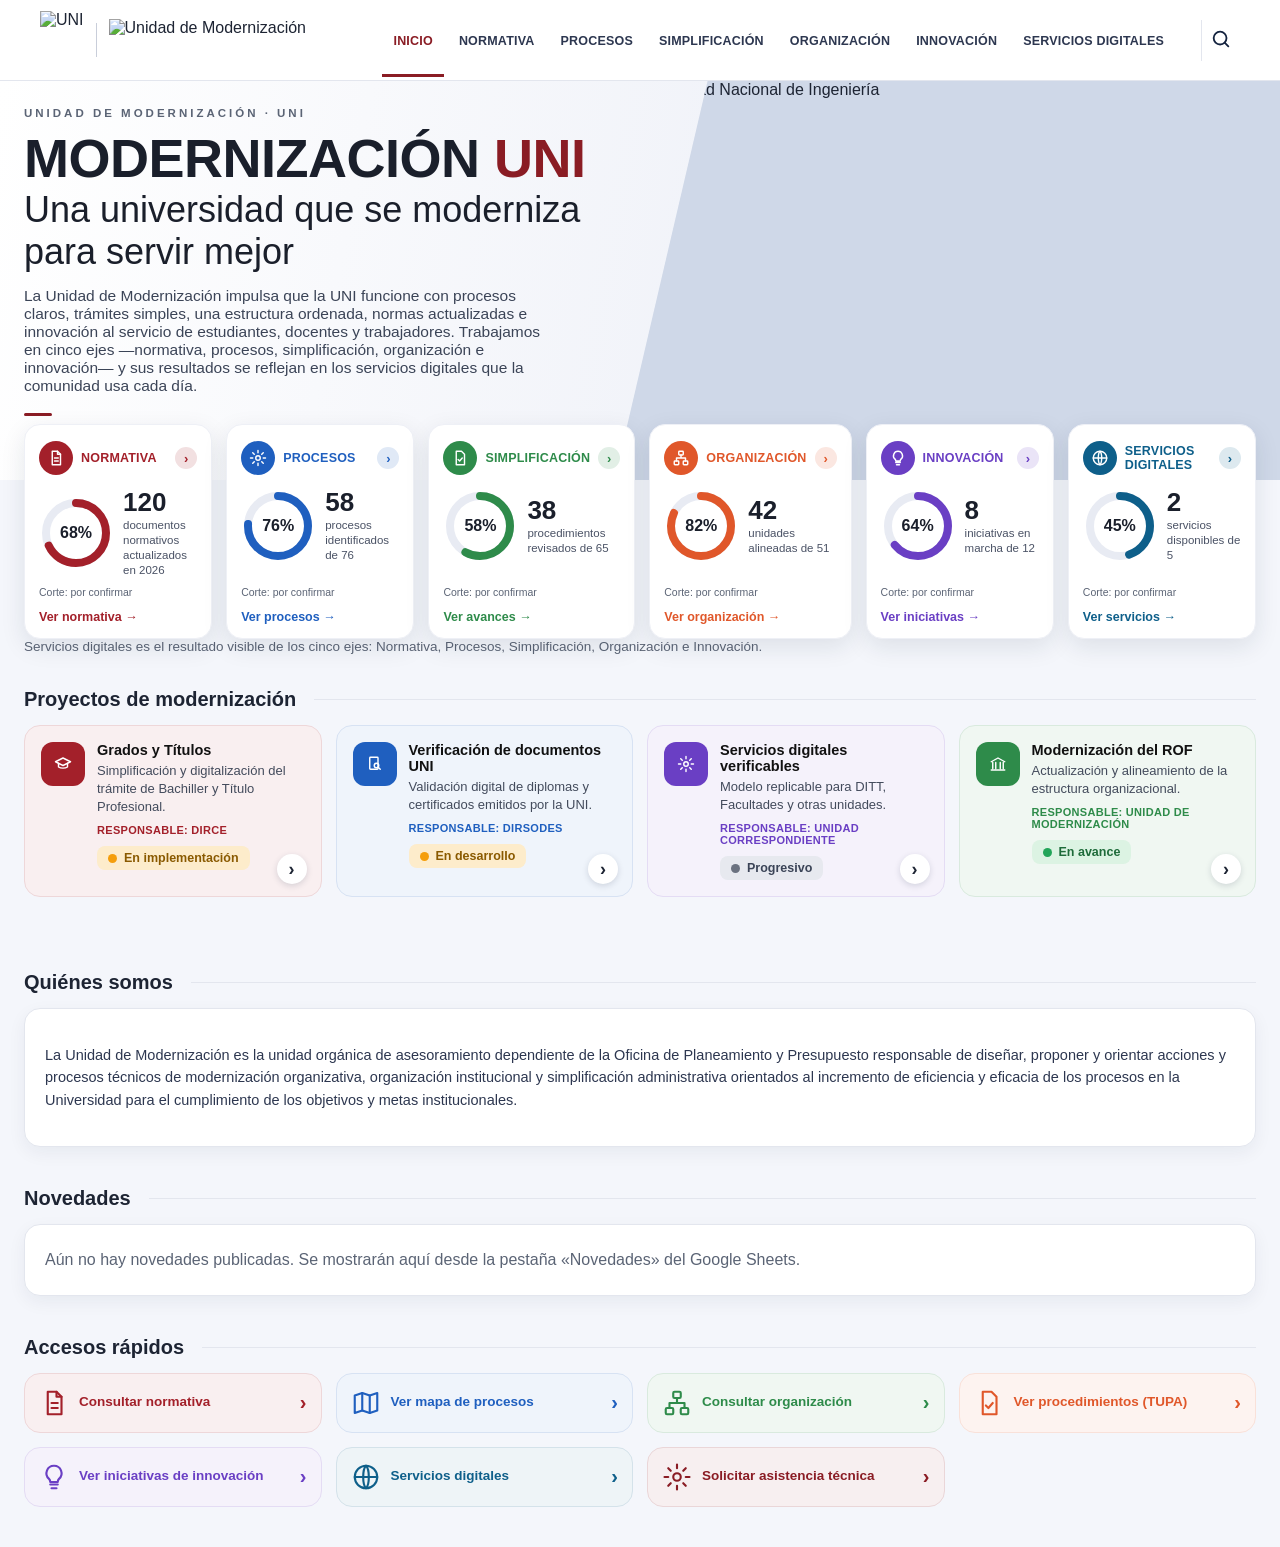
==== commit 9f420fab: "mejoras 30 de cot 2026" ====
--- a/docs/inicio.html
+++ b/docs/inicio.html
@@ -36,8 +36,8 @@
 
 /* Hero */
 .hero{position:relative;background:linear-gradient(100deg,#fff 0%,#f1f3f9 55%,#e9edf6 100%);overflow:hidden}
-.hero .wrap{display:grid;grid-template-columns:1.05fr 1fr;min-height:330px;align-items:center}
-.hero .txt{padding:36px 0 90px;position:relative;z-index:2}
+.hero .wrap{display:grid;grid-template-columns:1.05fr 1fr;min-height:230px;align-items:center}
+.hero .txt{padding:26px 0 64px;position:relative;z-index:2}
 .eyebrow{font-size:11.5px;letter-spacing:3px;color:#5b6475;text-transform:uppercase;font-weight:600}
 h1{margin:12px 0 4px;font-size:clamp(34px,5vw,54px);line-height:1;font-weight:800;color:#1a1f2b;letter-spacing:-.5px}
 h1 em{font-style:normal;color:var(--red)}
@@ -49,7 +49,7 @@
 .hero .img img,.hero .img svg{width:100%;height:100%;object-fit:cover;display:block}
 
 /* Tarjetas */
-.cards{display:grid;grid-template-columns:repeat(6,1fr);gap:14px;margin-top:-72px;position:relative;z-index:3}
+.cards{display:grid;grid-template-columns:repeat(6,1fr);gap:14px;margin-top:-56px;position:relative;z-index:3}
 .cards:empty{display:none}
 .card{background:var(--card);border-radius:var(--radius);padding:16px 14px 14px;box-shadow:0 8px 24px rgba(20,35,63,.10);border:1px solid #eef0f6;display:flex;flex-direction:column;min-height:190px;transition:transform .15s,box-shadow .15s}
 .card:hover{transform:translateY(-3px);box-shadow:0 12px 28px rgba(20,35,63,.16)}
@@ -111,7 +111,7 @@
 td{padding:10px 12px;border-top:1px solid var(--line);vertical-align:top}
 tr:hover td{background:#fafbfe}
 .note{padding:14px 16px;border-radius:12px;background:#fff7e6;border:1px solid #f2d9a0;color:#6b4e00;font-size:14px;margin-bottom:18px}
-.hero.inner .wrap{align-items:start}.hero.inner .txt{padding:36px 0 110px}.single{max-width:300px}
+.hero.inner .wrap{align-items:start;min-height:0}.hero.inner .txt{padding:18px 0}.single{max-width:300px}
 
 /* Búsqueda */
 #ov{position:fixed;inset:0;background:rgba(20,35,63,.55);display:none;z-index:50;padding:70px 16px}
@@ -137,14 +137,47 @@
   .hero .wrap{grid-template-columns:1fr}
   .hero .img{position:relative;width:100%;height:200px;clip-path:none;order:-1}
   .hero .wrap{min-height:0}
-  .hero .txt{padding:24px 0 90px}
+  .hero .txt{padding:20px 0 64px}
 }
 @media(max-width:600px){.cards{grid-template-columns:repeat(2,1fr)}.proj,.quick{grid-template-columns:1fr}.brand .m{font-size:14px}}
 @media(max-width:420px){.cards{grid-template-columns:1fr}}
 /* ===== Estructura común de los módulos (Presentación, pestañas, contenido) ===== */
-main.wide{max-width:1560px}
-.hero.wide .wrap{max-width:1560px}
-.org{display:grid;grid-template-columns:230px 1fr;gap:22px;padding:22px 0 40px;align-items:start}
+main.wide{max-width:none;padding:0 24px}
+.hero.wide .wrap{max-width:none;padding:0 24px}
+.hero.inner h1{font-size:clamp(28px,3.4vw,36px);margin:6px 0 2px}
+.hero.inner h2{font-size:clamp(18px,2.2vw,24px)}
+.hero.inner p{font-size:14px;margin-top:8px}
+.hero.inner .rule{margin-top:10px}
+.hero.inner .img{width:56%}
+@media(max-width:900px){.hero.inner .img{width:100%;height:130px}}
+.org{display:grid;grid-template-columns:230px 1fr;gap:32px;padding:22px 0 40px;align-items:start}
+.sfoot{margin:48px -24px 0;background:#253042;color:#fff;padding:48px 0 32px;font-family:Inter,"Segoe UI",Roboto,Arial,sans-serif}
+.sfoot .fi{max-width:1440px;margin:0 auto;padding:0 24px}
+.sfoot .grid{display:grid;grid-template-columns:2fr 1fr 1fr 1fr;gap:32px;padding-bottom:32px}
+.sfoot .brand{display:flex;flex-direction:column;gap:16px}
+.sfoot .brandrow{display:flex;align-items:center;gap:16px}
+.sfoot .brandrow img{height:56px;width:auto;object-fit:contain;filter:grayscale(1) invert(1)}
+.sfoot .t1{margin:0;font-size:17px;font-weight:700;letter-spacing:-.01em;color:#fff}
+.sfoot .t2{margin:2px 0 0;font-size:11px;letter-spacing:.06em;text-transform:uppercase;color:#a9b4cb}
+.sfoot .desc{margin:0;font-size:13px;line-height:1.6;color:#a9b4cb;padding-right:24px}
+.sfoot .addr{display:flex;align-items:center;gap:6px;font-size:11px;color:#a9b4cb}
+.sfoot h4{margin:0 0 8px;font-size:13px;letter-spacing:.06em;text-transform:uppercase;font-weight:700;color:#fff}
+.sfoot .col{display:flex;flex-direction:column;gap:8px}
+.sfoot .col>a{display:flex;justify-content:space-between;align-items:center;gap:8px;font-size:13px;color:#a9b4cb;text-decoration:none}
+.sfoot .col>a:hover{color:#fff}
+.sfoot .box{background:#3b4659;border-radius:8px;padding:12px 14px;display:flex;flex-direction:column;gap:4px;font-size:12px;color:#a9b4cb}
+.sfoot .box b{font-size:10px;letter-spacing:.08em;text-transform:uppercase;color:#fff}
+.sfoot .ok{display:flex;align-items:center;gap:8px;font-size:11px;font-weight:600;color:#10B981}
+.sfoot .dot{width:8px;height:8px;border-radius:50%;background:#10B981}
+.sfoot .bottom{display:flex;flex-wrap:wrap;justify-content:space-between;align-items:center;gap:16px;padding-top:24px;border-top:1px solid #3b4659;font-size:12px;color:#a9b4cb}
+.sfoot .bottom p{margin:0}
+.sfoot .bl{display:flex;flex-wrap:wrap;align-items:center;gap:12px;font-size:11px}
+.sfoot .bl a{color:#a9b4cb;text-decoration:none}
+.sfoot .bl a:hover{color:#fff}
+.sfoot .badge{background:#3b4659;color:#fff;padding:4px 8px;border-radius:4px;font-weight:600}
+.sfoot svg{width:14px;height:14px;stroke:currentColor;fill:none;stroke-width:2;stroke-linecap:round;stroke-linejoin:round;flex:none}
+.sfoot .addr svg{width:16px;height:16px;color:#10B981}
+@media(max-width:900px){.sfoot .grid{grid-template-columns:1fr 1fr}.sfoot .brand{grid-column:1/-1}}
 .side{background:#fff;border:1px solid var(--line);border-radius:var(--radius);padding:10px;position:sticky;top:96px}
 .side .sh{display:flex;align-items:center;gap:10px;background:var(--red);color:#fff;border-radius:12px;padding:12px 14px;font-weight:700;margin-bottom:8px}
 .side .sh svg{width:20px;height:20px;stroke:#fff;fill:none;stroke-width:1.8;stroke-linecap:round;stroke-linejoin:round}
@@ -285,19 +318,114 @@
 .mapbox .hs{cursor:pointer}
 .mapbox .hs:hover{outline:3px solid rgba(255,255,255,.9);box-shadow:0 0 0 5px rgba(138,28,36,.45);background:rgba(255,255,255,.08)}
 
-.foot{display:grid;grid-template-columns:1fr 1fr;gap:16px;margin:10px 0 40px}
-.fbox{background:#fff;border:1px solid var(--line);border-radius:var(--radius);padding:18px}
-.fbox h3{margin:0 0 10px;font-size:16px;color:#1a1f2b}
-.fbox p{font-size:14px;margin:0 0 10px;color:#3b4457}
-.fbox dl{display:grid;grid-template-columns:110px 1fr;gap:6px 12px;margin:0 0 12px;font-size:14px}
-.fbox dt{font-weight:700;color:#2d3750}
-.fbox dd{margin:0;color:#3b4457}
-.fbox dd i{color:var(--muted)}
-.fbox .btn{margin-top:4px}
 
 .rofs details.hl{background:#fdecee;border-radius:10px;padding:0 10px;border-bottom:0}
 .rofs details.hl summary{color:var(--red)}
 .hlnote{font-size:13.5px;color:#6b1419;background:#fdecee;border-radius:10px;padding:10px 12px;margin:0 0 12px}
+
+/* ===== Simplificación – Diseño enriquecido ===== */
+/* KPI Cards */
+.kpi-row{display:grid;grid-template-columns:repeat(3,1fr);gap:16px;margin:4px 0 24px}
+.kpi-card{background:#fff;border:1px solid var(--line);border-radius:16px;padding:20px;position:relative;overflow:hidden;display:flex;flex-direction:column;gap:14px}
+.kpi-card::after{content:'';position:absolute;top:0;left:0;right:0;height:4px;background:var(--kc,var(--red))}
+.kc-head{display:flex;align-items:flex-start;justify-content:space-between}
+.kc-ico{width:44px;height:44px;border-radius:10px;background:var(--kc-bg,#fdecee);display:flex;align-items:center;justify-content:center;color:var(--kc,var(--red))}
+.kc-ico svg{width:24px;height:24px;stroke:currentColor;fill:none;stroke-width:1.8;stroke-linecap:round;stroke-linejoin:round}
+.kc-num{font-size:clamp(32px,3.6vw,44px);font-weight:900;line-height:1;letter-spacing:-.03em;color:var(--kc,var(--red));margin-bottom:4px}
+.kc-lbl{font-size:14.5px;font-weight:700;color:#1a1f2b;margin-bottom:4px}
+.kc-sub{font-size:12.5px;color:var(--muted);line-height:1.4}
+/* Status badges */
+.sts{display:inline-flex;align-items:center;gap:5px;padding:3px 10px;border-radius:999px;font-size:11px;font-weight:700;white-space:nowrap}
+.sts::before{content:'';width:6px;height:6px;border-radius:50%;background:currentColor;display:inline-block;flex:none}
+.sts-ok{background:#ecfdf5;color:#10B981}
+.sts-info{background:#eff6ff;color:#2563EB}
+.sts-warn{background:#fffbeb;color:#d97706}
+.sts-purple{background:#f5f3ff;color:#7C3AED}
+.sts-err{background:#ffdad6;color:#ba1a1a}
+/* Before / After comparison */
+.ba-grid{display:grid;grid-template-columns:1fr 1fr;gap:16px;margin:12px 0}
+.ba-col{background:#fff;border:1px solid var(--line);border-radius:16px;padding:18px}
+.ba-hdr{display:flex;align-items:center;justify-content:space-between;padding:10px 12px;border-radius:10px;margin-bottom:14px;gap:8px;flex-wrap:wrap}
+.ba-hdr-bad{background:#fff0f0}.ba-hdr-good{background:#f0fdf4}
+.ba-htitle{display:flex;align-items:center;gap:8px;font-size:13.5px;font-weight:700;color:#1a1f2b}
+.ba-htitle svg{width:20px;height:20px;stroke:currentColor;fill:none;stroke-width:2;stroke-linecap:round;stroke-linejoin:round;flex:none}
+.ba-item{display:flex;align-items:flex-start;gap:10px;padding:10px 12px;border-radius:10px;margin-bottom:8px}
+.ba-item-bad{background:#fff0f0}.ba-item-good{background:#f0fdf4}
+.ba-item svg{width:18px;height:18px;flex:none;margin-top:1px;stroke:currentColor;fill:none;stroke-width:2;stroke-linecap:round;stroke-linejoin:round}
+.ba-item-bad svg{color:#ba1a1a}.ba-item-good svg{color:#10B981}
+.ba-t{font-size:13px;font-weight:700;color:#1a1f2b;margin:0 0 2px}
+.ba-d{font-size:12px;color:var(--muted);line-height:1.35;margin:0}
+/* Catálogo TUPA */
+.tupa-sb{background:#fff;border:1px solid var(--line);border-radius:14px;padding:14px 16px;margin-bottom:16px;display:flex;flex-wrap:wrap;gap:10px;align-items:center}
+.tupa-si{position:relative;flex:1;min-width:200px}
+.tupa-si svg{position:absolute;left:10px;top:50%;transform:translateY(-50%);width:18px;height:18px;stroke:#5b6475;fill:none;stroke-width:1.8;stroke-linecap:round;stroke-linejoin:round}
+.tupa-si input{width:100%;padding:8px 12px 8px 36px;border:1px solid #cfd5e3;border-radius:10px;font:inherit;font-size:13.5px;box-sizing:border-box}
+.tupa-sf{display:flex;gap:6px;flex-wrap:wrap}
+.tupa-sf button{padding:6px 14px;border-radius:8px;border:1px solid #cfd5e3;background:#fff;font:inherit;font-size:12px;font-weight:700;cursor:pointer;transition:.15s}
+.tupa-sf button.on{background:var(--red);border-color:var(--red);color:#fff}
+.tupa-list{display:flex;flex-direction:column;gap:10px}
+.tupa-item{background:#fff;border:1px solid var(--line);border-radius:14px;overflow:hidden}
+.tupa-item:hover{box-shadow:0 4px 12px rgba(0,0,0,.07)}
+.tupa-row{padding:16px 18px;display:flex;align-items:center;gap:14px;cursor:pointer}
+.tupa-ico{width:44px;height:44px;border-radius:10px;background:var(--ti-bg,#fdecee);color:var(--ti-c,var(--red));display:flex;align-items:center;justify-content:center;flex:none}
+.tupa-ico svg{width:24px;height:24px;stroke:currentColor;fill:none;stroke-width:1.8;stroke-linecap:round;stroke-linejoin:round}
+.tupa-inf{flex:1}
+.tupa-cod{font-size:11px;font-weight:700;color:var(--muted);background:#f4f6fb;padding:2px 8px;border-radius:6px;display:inline-block;margin-bottom:5px;margin-right:6px}
+.tupa-tit{font-size:14px;font-weight:700;color:#1a1f2b;margin:0 0 3px}
+.tupa-desc{font-size:12.5px;color:var(--muted);margin:0}
+.tupa-right{display:flex;align-items:center;gap:18px;flex:none}
+.tupa-pl small,.tupa-ta small{display:block;font-size:10px;font-weight:700;text-transform:uppercase;color:var(--muted);letter-spacing:.04em;margin-bottom:2px}
+.tupa-pl strong{font-size:13px;font-weight:800;color:#10B981;display:block}
+.tupa-pl s{font-size:11px;color:var(--muted)}
+.tupa-ta strong{font-size:14px;font-weight:800;color:#1a1f2b;display:block}
+.tupa-ta em{font-size:11px;color:#2563EB;font-style:normal}
+.tupa-xbtn{width:34px;height:34px;border-radius:50%;background:#f4f6fb;border:0;cursor:pointer;display:flex;align-items:center;justify-content:center;flex:none;transition:.2s}
+.tupa-xbtn svg{width:16px;height:16px;stroke:#3b4457;fill:none;stroke-width:2.2;stroke-linecap:round;stroke-linejoin:round;transition:transform .2s}
+.tupa-item.open .tupa-xbtn svg{transform:rotate(180deg)}
+.tupa-det{display:none;padding:0 18px 18px;border-top:1px solid var(--line);background:#fafbfe}
+.tupa-item.open .tupa-det{display:block}
+.tupa-dg{display:grid;grid-template-columns:1fr 1fr 1fr;gap:16px;padding-top:14px}
+.tupa-dg h4{font-size:12px;font-weight:700;color:#1a1f2b;margin:0 0 8px;display:flex;align-items:center;gap:5px}
+.tupa-dg h4 svg{width:15px;height:15px;stroke:currentColor;fill:none;stroke-width:2;stroke-linecap:round;stroke-linejoin:round}
+.tupa-dg ul{margin:0;padding-left:14px;font-size:12.5px;color:#3b4457;line-height:1.5}
+.tupa-dg li+li{margin-top:4px}
+.tupa-dg s{color:var(--muted)}
+.tdep-n{font-size:13px;font-weight:700;color:#1a1f2b;margin:0 0 2px}
+.tdep-c{font-size:12px;color:var(--muted);margin:0 0 12px}
+.tupa-go{display:inline-flex;align-items:center;gap:6px;padding:7px 14px;background:var(--red);color:#fff;border-radius:8px;font:inherit;font-size:12.5px;font-weight:700;text-decoration:none;border:0;cursor:pointer}
+.tupa-go:hover{background:#6f141b}
+.tupa-go svg{width:14px;height:14px;stroke:#fff;fill:none;stroke-width:2.5;stroke-linecap:round;stroke-linejoin:round}
+/* Canal de Denuncia + Mesa de Ayuda */
+.canal-g{display:grid;grid-template-columns:7fr 5fr;gap:18px}
+.canal-box{background:#fff;border:1px solid var(--line);border-radius:16px;padding:22px}
+.canal-help{background:#f4f8fe;border:1px solid #dce8fb;border-radius:16px;padding:22px}
+.canal-ey{font-size:10.5px;font-weight:700;text-transform:uppercase;letter-spacing:.06em;margin:0 0 4px;display:flex;align-items:center;gap:5px}
+.canal-ey svg{width:17px;height:17px;stroke:currentColor;fill:none;stroke-width:1.8;stroke-linecap:round;stroke-linejoin:round}
+.canal-ey-r{color:var(--red)}.canal-ey-b{color:#2563EB}
+.canal-ttl{font-size:16.5px;font-weight:700;color:#1a1f2b;margin:0 0 6px}
+.canal-dsc{font-size:13px;color:var(--muted);margin:0 0 18px;line-height:1.5}
+.canal-r2{display:grid;grid-template-columns:1fr 1fr;gap:12px;margin-bottom:12px}
+.canal-lbl{display:block;font-size:10.5px;font-weight:700;text-transform:uppercase;color:#3b4457;margin-bottom:5px;letter-spacing:.04em}
+.canal-box select,.canal-box input,.canal-box textarea{width:100%;padding:9px 12px;border:1px solid #cfd5e3;border-radius:10px;font:inherit;font-size:13.5px;background:#fafbfe;box-sizing:border-box}
+.canal-box textarea{resize:none}
+.canal-fw{margin-bottom:12px}
+.canal-sub{display:flex;align-items:center;justify-content:center;gap:8px;width:100%;padding:11px;background:var(--red);color:#fff;border:0;border-radius:10px;font:inherit;font-size:13.5px;font-weight:700;cursor:pointer}
+.canal-sub:hover{background:#6f141b}
+.canal-sub svg{width:16px;height:16px;stroke:#fff;fill:none;stroke-width:2.2;stroke-linecap:round;stroke-linejoin:round}
+.canal-ok{margin-top:12px;padding:10px 14px;background:#ecfdf5;color:#10B981;border-radius:10px;font-size:13px;align-items:center;gap:8px;display:none}
+.canal-ok svg{width:18px;height:18px;stroke:#10B981;fill:none;stroke-width:2;stroke-linecap:round;stroke-linejoin:round;flex:none}
+.hchan{display:flex;flex-direction:column;gap:10px;margin-bottom:16px}
+.hc-row{display:flex;align-items:center;gap:12px;padding:12px;background:#fff;border:1px solid var(--line);border-radius:12px}
+.hc-ico{width:40px;height:40px;border-radius:10px;background:var(--hc-bg,#eff6ff);color:var(--hc-c,#2563EB);display:flex;align-items:center;justify-content:center;flex:none}
+.hc-ico svg{width:22px;height:22px;stroke:currentColor;fill:none;stroke-width:1.8;stroke-linecap:round;stroke-linejoin:round}
+.hc-lbl{font-size:10.5px;font-weight:700;text-transform:uppercase;letter-spacing:.04em;color:var(--muted);margin-bottom:2px}
+.hc-val{font-size:13px;font-weight:700;color:#1a1f2b}
+.hc-note{font-size:11.5px;color:var(--muted)}
+.hc-dl{display:inline-flex;align-items:center;gap:6px;font-size:13px;color:var(--red);font-weight:700;text-decoration:none}
+.hc-dl:hover{text-decoration:underline}
+.hc-dl svg{width:14px;height:14px;stroke:currentColor;fill:none;stroke-width:2;stroke-linecap:round;stroke-linejoin:round}
+.canal-sts{display:flex;align-items:center;gap:8px;font-size:11.5px;color:var(--muted);margin-top:14px;padding-top:14px;border-top:1px solid var(--line)}
+.canal-sts::before{content:'';display:inline-block;width:8px;height:8px;border-radius:50%;background:#10B981;flex:none}
 
 @media(max-width:1100px){.chartgrid{grid-template-columns:1fr}.detail{position:static}}
 @media(max-width:900px){
@@ -308,9 +436,14 @@
   .side .sprog{flex:none;margin:0 0 0 4px;padding:0 10px 0 12px;border-top:0;border-left:1px solid var(--line)}
   .vp{height:480px}
   .pres .tiles{grid-template-columns:1fr}
-  .foot{grid-template-columns:1fr}
   .bars .row{grid-template-columns:1fr;gap:4px}
   .fdl{grid-template-columns:1fr;gap:2px}
+  .kpi-row{grid-template-columns:1fr}
+  .ba-grid{grid-template-columns:1fr}
+  .canal-g{grid-template-columns:1fr}
+  .tupa-dg{grid-template-columns:1fr}
+  .tupa-right{display:none}
+  .canal-r2{grid-template-columns:1fr}
 }
 
 </style>
@@ -500,13 +633,18 @@
 }
 
 async function loadResumen(){
-  try{ const d = asObjects(await sheet(CFG.tabs.resumen)); if(d.length) return d; }catch(e){}
+  try{
+    const race = Promise.race([sheet(CFG.tabs.resumen), new Promise((_,rej)=>setTimeout(()=>rej(new Error('t')),4000))]);
+    const d = asObjects(await race); if(d.length) return d;
+  }catch(e){}
   return DEMO_RESUMEN;
 }
 
 /* ===== Inicio ===== */
 async function renderHome(){
   buildHero(null, HOME);
+  document.querySelector('.hero').classList.add('wide');
+  document.querySelector('main').classList.add('wide');
   const res = await loadResumen();
   const by = Object.fromEntries(res.map(r=>[norm(r.clave),r]));
   $('#cards').innerHTML = SECTIONS.map(s=>cardHTML(s, by[s.k]||{porcentaje:0,cifra:'–',descripcion:'Sin datos'})).join('');
@@ -682,17 +820,6 @@
   desc:'La Unidad de Modernización impulsa que la UNI funcione con procesos claros, trámites simples, una estructura ordenada, normas actualizadas e innovación al servicio de estudiantes, docentes y trabajadores. Trabajamos en cinco ejes —normativa, procesos, simplificación, organización e innovación— y sus resultados se reflejan en los servicios digitales que la comunidad usa cada día.'
 };
 
-const GLOSARIO = [
-  ['Proceso','Conjunto de actividades relacionadas que transforman entradas en un resultado para un usuario.'],
-  ['Procedimiento','Secuencia detallada de pasos para realizar una actividad o un trámite.'],
-  ['TUPA','Texto Único de Procedimientos Administrativos: lista los procedimientos de la entidad con sus requisitos, plazos y costos.'],
-  ['ROF','Reglamento de Organización y Funciones: define la estructura orgánica y las funciones de la entidad.'],
-  ['CAP','Cuadro para Asignación de Personal: relación de cargos y plazas de la entidad.'],
-  ['Innovación','Creación o mejora de soluciones que generan valor para quienes usan un servicio.'],
-  ['Reto','Problema planteado como oportunidad de innovación, con la pregunta «¿Cómo podríamos…?».'],
-  ['Piloto','Prueba de una solución a pequeña escala, antes de decidir si se amplía.']
-];
-
 /* ===== Cifras (pestaña Resumen) ===== */
 function rinfo(res,key){
   const r = res.find(x=>norm(x.clave)===key) || {};
@@ -734,21 +861,42 @@
   const e = esc(v);
   return /^https?:\/\//.test(String(v).trim()) ? `<a href="${e}" target="_blank" rel="noopener" style="color:#1f5fbf;font-weight:600">Abrir</a>` : e;
 }
+const ARROW_UR = '<svg viewBox="0 0 24 24"><path d="M7 17L17 7M9 7h8v8"/></svg>';
+const PIN = '<svg viewBox="0 0 24 24"><path d="M12 21s-7-6.2-7-11.5a7 7 0 0114 0C19 14.8 12 21 12 21z"/><circle cx="12" cy="9.5" r="2.5"/></svg>';
 function commonFooter(){
-  const c = CFG.contacto || {};
-  const v = x => x ? esc(x) : '<i>Por confirmar</i>';
-  return `<section class="foot" id="contacto">
-    <div class="fbox">
-      <h3>Contacto y horarios</h3>
-      <p>Unidad de Modernización · Universidad Nacional de Ingeniería</p>
-      <dl><dt>Correo</dt><dd>${v(c.correo)}</dd><dt>Anexo</dt><dd>${v(c.anexo)}</dd><dt>Ubicación</dt><dd>${v(c.ubicacion)}</dd><dt>Horario</dt><dd>${v(c.horario)}</dd></dl>
-      <a class="btn primary" href="${esc(CFG.asistencia||'#contacto')}"${CFG.asistencia?' target="_blank" rel="noopener"':''}>Solicitar asistencia técnica →</a>
+  const ejes = [['normativa','Normativa Institucional'],['procesos','Mapa de Procesos'],['simplificacion','Simplificación Administrativa'],['organizacion','Estructura Orgánica (ROF)'],['innovacion','Innovación Pública'],['servicios-digitales','Servicios Digitales']];
+  const enlaces = [['https://www.uni.edu.pe','Portal Principal UNI'],['https://www.transparencia.gob.pe/','Portal de Transparencia Estándar'],['https://mesadepartes.uni.edu.pe/','Mesa de Partes Virtual'],['https://directorio.uni.edu.pe/','Directorio Telefónico Institucional']];
+  return `<footer class="sfoot" id="contacto">
+    <div class="fi">
+      <div class="grid">
+        <div class="brand">
+          <div class="brandrow">
+            <img alt="Universidad Nacional de Ingeniería" src="${esc(CFG.logo||'img/logo-uni.png')}">
+            <div><p class="t1">UNIVERSIDAD NACIONAL DE INGENIERÍA</p><p class="t2">Oficina de Planeamiento y Presupuesto</p></div>
+          </div>
+          <p class="desc">Órgano técnico responsable de liderar la simplificación administrativa, optimización de macroprocesos académicos y transformación del gobierno digital para la excelencia de la ingeniería nacional.</p>
+          <div class="addr">${PIN}<span>Av. Túpac Amaru 210, Rímac, Lima - Pabellón Central</span></div>
+        </div>
+        <div class="col">
+          <h4>Ejes Estratégicos</h4>
+          ${ejes.map(([k,t])=>`<a href="${esc(navUrl(k))}">${esc(t)}</a>`).join('')}
+        </div>
+        <div class="col">
+          <h4>Enlaces Institucionales</h4>
+          ${enlaces.map(([u,t])=>`<a href="${esc(u)}" target="_blank" rel="noopener"><span>${esc(t)}</span>${ARROW_UR}</a>`).join('')}
+        </div>
+        <div class="col">
+          <h4>Soporte &amp; SIG</h4>
+          <div class="box"><b>Mesa de Ayuda de Procesos</b><span>modernizacion@uni.edu.pe</span><span>Central: (01) 481-1070 anexo 2050</span></div>
+          <div class="ok"><span class="dot"></span>Servicios Digitales Operativos 99.9%</div>
+        </div>
+      </div>
+      <div class="bottom">
+        <p>© 2025 Universidad Nacional de Ingeniería. Todos los derechos reservados.</p>
+        <div class="bl"><span class="badge">Plataforma de Modernización v2.0 - UNI</span><span>|</span><a href="#">Aviso Legal &amp; Privacidad</a><span>|</span><a href="#">Políticas de Seguridad</a></div>
+      </div>
     </div>
-    <div class="fbox">
-      <h3>Glosario</h3>
-      <dl>${GLOSARIO.map(([t,d])=>`<dt>${esc(t)}</dt><dd>${esc(d)}</dd>`).join('')}</dl>
-    </div>
-  </section>`;
+  </footer>`;
 }
 const rofArt = n => (ORG && ORG.arts || []).find(a=>a.n===n) || null;
 function quienesHTML(){
@@ -924,6 +1072,241 @@
     <li>Plantilla de costos del procedimiento</li>
   </ul>
 </div>`;
+
+/* ===== Simplificación – Diseño enriquecido (basado en referencia) ===== */
+const SIMP_COMPARATIVA_HTML = `<div class="panel">
+  <div class="vh"><h2>Comparativa: Modelo Tradicional vs. Modelo UNI Ágil</h2></div>
+  <p class="vdesc">Evidencia de la reingeniería de procesos: eliminación de pasos manuales, firma digital con validez legal y fiscalización posterior.</p>
+  <div class="ba-grid">
+    <div class="ba-col">
+      <div class="ba-hdr ba-hdr-bad">
+        <div class="ba-htitle"><svg viewBox="0 0 24 24"><circle cx="12" cy="12" r="10"/><path d="M12 6v6l3 3"/></svg>Antes de la Simplificación</div>
+        <span class="sts sts-err">Modelo Histórico</span>
+      </div>
+      <div class="ba-item ba-item-bad"><svg viewBox="0 0 24 24"><circle cx="12" cy="12" r="10"/><path d="M15 9l-6 6M9 9l6 6"/></svg><div><p class="ba-t">8 a 12 Pasos Presenciales</p><p class="ba-d">Traslado físico a caja bancaria, mesa de partes de pabellón y decanato.</p></div></div>
+      <div class="ba-item ba-item-bad"><svg viewBox="0 0 24 24"><circle cx="12" cy="12" r="10"/><path d="M15 9l-6 6M9 9l6 6"/></svg><div><p class="ba-t">Plazo Promedio: 25 Días Hábiles</p><p class="ba-d">Expedientes físicos en valija interna con alto riesgo de estancamiento.</p></div></div>
+      <div class="ba-item ba-item-bad"><svg viewBox="0 0 24 24"><circle cx="12" cy="12" r="10"/><path d="M15 9l-6 6M9 9l6 6"/></svg><div><p class="ba-t">Exigencia de Fotocopias y Constancias Internas</p><p class="ba-d">Presentación redundante de documentos emitidos por la misma universidad.</p></div></div>
+      <div class="ba-item ba-item-bad"><svg viewBox="0 0 24 24"><circle cx="12" cy="12" r="10"/><path d="M15 9l-6 6M9 9l6 6"/></svg><div><p class="ba-t">Notificación Presencial</p><p class="ba-d">Obligación de acudir a ventanilla para recoger certificados impresos con sello de tinta.</p></div></div>
+    </div>
+    <div class="ba-col">
+      <div class="ba-hdr ba-hdr-good">
+        <div class="ba-htitle"><svg viewBox="0 0 24 24"><path d="M22 11.08V12a10 10 0 11-5.93-9.14"/><path d="M22 4L12 14.01l-3-3"/></svg>Ahora (Modelo UNI Ágil)</div>
+        <span class="sts sts-ok">100% Optimizado</span>
+      </div>
+      <div class="ba-item ba-item-good"><svg viewBox="0 0 24 24"><path d="M22 11.08V12a10 10 0 11-5.93-9.14"/><path d="M22 4L12 14.01l-3-3"/></svg><div><p class="ba-t">Máximo 3 Pasos 100% Virtuales</p><p class="ba-d">Autenticación única vía credencial institucional y pasarela digital de pagos.</p></div></div>
+      <div class="ba-item ba-item-good"><svg viewBox="0 0 24 24"><path d="M22 11.08V12a10 10 0 11-5.93-9.14"/><path d="M22 4L12 14.01l-3-3"/></svg><div><p class="ba-t">Plazo Promedio: 2 a 5 Días Hábiles</p><p class="ba-d">Flujo automatizado por SIG-UNI con alertas automáticas por desvío de tiempo.</p></div></div>
+      <div class="ba-item ba-item-good"><svg viewBox="0 0 24 24"><path d="M22 11.08V12a10 10 0 11-5.93-9.14"/><path d="M22 4L12 14.01l-3-3"/></svg><div><p class="ba-t">Cero Papel y Datos Interconectados</p><p class="ba-d">Validación automática de notas y créditos directo desde las bases de datos de facultades.</p></div></div>
+      <div class="ba-item ba-item-good"><svg viewBox="0 0 24 24"><path d="M22 11.08V12a10 10 0 11-5.93-9.14"/><path d="M22 4L12 14.01l-3-3"/></svg><div><p class="ba-t">Entrega con Código QR y Firma Digital Legal</p><p class="ba-d">Descarga directa desde casilla electrónica con verificación pública en tiempo real.</p></div></div>
+    </div>
+  </div>
+</div>`;
+
+const SIMP_ELIMINACION_HTML = `<div class="panel prose">
+  <div class="vh"><h2>Eliminación de Trámites Innecesarios</h2></div>
+  <p class="vdesc">Identificamos y eliminamos exigencias sin base legal, redundantes o ya disponibles en los sistemas de la UNI o del Estado.</p>
+  <div class="steps">
+    <div class="step hl"><b>Prohibición de copias de DNI</b><p>Eliminación obligatoria: la UNI verifica identidad a través de RENIEC vía la plataforma PIDE.</p></div>
+    <div class="step hl"><b>Prohibición de fotocopias de documentos emitidos por la UNI</b><p>Constancias, récords y certificados que ya obran en los sistemas internos no pueden volver a exigirse al usuario.</p></div>
+    <div class="step hl"><b>Fotografías físicas en trámites de graduación</b><p>Suprimidas en los procedimientos de grados y títulos; la captura se realiza digitalmente desde el portal institucional.</p></div>
+    <div class="step hl"><b>Firmas en papel con sello de tinta</b><p>Reemplazadas por firma digital con validez legal en los expedientes académicos virtuales.</p></div>
+  </div>
+  <h3>Base legal</h3>
+  <ul>
+    <li>D.L. 1203 – Uso de información de la RENIEC y PIDE</li>
+    <li>D.S. 004-2019-JUS – TUO de la Ley de Procedimiento Administrativo General</li>
+    <li>Ley 27444, arts. 40–41 – Prohibición de exigir documentos que la entidad ya posee</li>
+  </ul>
+</div>`;
+
+/* Datos de los procedimientos TUPA para el catálogo interactivo */
+const TUPA_DATA = [
+  {code:'014-DIR', badge:'100% Digital', bc:'sts-ok', cat:'estudiantes', kw:'constancia notas record academico orce facultades',
+   ip:'<path d="M9 12l2 2 4-4m6 2a9 9 0 11-18 0 9 9 0 0118 0z"/>', ic:'var(--red)', ibg:'#fdecee',
+   title:'Expedición de Constancia de Notas y Récord Académico',
+   sub:'Emisión con firma digital certificada y código de validación QR por ciclo o acumulado.',
+   plazo:'2 Días Hábiles', pp:'Antes: 7 Días', tasa:'S/ 18.50', tn:'Pago Virtual UNI',
+   req:['Solicitud en línea a través de Intranet UNI con código de estudiante.','Comprobante de pago generado y validado automáticamente en la pasarela.','Haber culminado el período académico correspondiente.'],
+   eli:['Fotocopia de DNI o Carné Universitario.','Formulario valorado impreso.','Firma manual de Vicedecano en papel membretado.'],
+   dep:'Oficina Central de Registro Central y Estadística (ORCE)', dc:'Soporte: registro@uni.edu.pe', btn:'Iniciar Trámite en Línea'},
+  {code:'028-SG', badge:'Interoperabilidad SUNEDU', bc:'sts-info', cat:'egresados', kw:'grados titulos bachiller licenciatura diploma sunedu secretaria general',
+   ip:'<path d="M22 10v6M2 10l10-5 10 5-10 5z"/><path d="M6 12v5c3 3 9 3 12 0v-5"/>', ic:'#2563EB', ibg:'#eff6ff',
+   title:'Otorgamiento y Emisión de Grado de Bachiller y Título Profesional',
+   sub:'Gestión de expediente unificado y registro automático ante el Registro Nacional de Grados.',
+   plazo:'15 Días Hábiles', pp:'Antes: 45 Días', tasa:'S/ 245.00', tn:'Tarifa Única',
+   req:['Expediente virtual en Mesa de Partes Digital UNI.','Acta de sustentación o aprobación de plan curricular convalidado en SIG.','Constancia de no adeudo generada automáticamente por biblioteca y finanzas.'],
+   eli:['Constancias físicas de No Adeudo recabadas en 6 ventanillas distintas.','Fotografías físicas tamaño pasaporte y carné con corbata.','Copia notarial de partida de nacimiento.'],
+   dep:'Secretaría General de la UNI / Unidades de Grados de Facultad', dc:'Contacto: secgeneral@uni.edu.pe', btn:'Consultar Estado de Expediente'},
+  {code:'031-FAC', badge:'Dictamen Electrónico', bc:'sts-purple', cat:'estudiantes', kw:'convalidacion asignaturas traslado interno externo comision curricular',
+   ip:'<path d="M7 16V4m0 0L3 8m4-4l4 4"/><path d="M17 8v12m0 0l4-4m-4 4l-4-4"/>', ic:'#7C3AED', ibg:'#f5f3ff',
+   title:'Convalidación de Asignaturas por Traslado Interno / Externo',
+   sub:'Evaluación y equivalencia técnica curricular entre planes de estudio universitarios.',
+   plazo:'10 Días Hábiles', pp:'Antes: 30 Días', tasa:'S/ 42.00', tn:'Por asignatura solicitada',
+   req:['Sílabos originales foliados digitalmente en PDF con código de verificación de origen.','Certificado oficial de notas de la universidad de procedencia.','Comprobante de derecho de trámite de convalidación.'],
+   eli:['Legalización notarial física de cada página de sílabo.','Copia impresa de malla curricular si el traslado es interno en la UNI.','Trámite presencial en mesas de cada departamento académico.'],
+   dep:'Comisión Curricular de la respectiva Facultad', dc:'Coordinación: modernizacion@uni.edu.pe', btn:'Descargar Guía de Equivalencia'},
+  {code:'005-DIR', badge:'Sincronización Automática', bc:'sts-ok', cat:'estudiantes', kw:'carne universitario sunedu duplicado renovacion identificacion pase orce',
+   ip:'<rect x="2" y="5" width="20" height="14" rx="2"/><path d="M16 10a2 2 0 11-4 0 2 2 0 014 0M6 10h2M6 14h6"/>', ic:'#10B981', ibg:'#ecfdf5',
+   title:'Expedición y Duplicado de Carné Universitario Oficial SUNEDU',
+   sub:'Solicitud, generación de lote institucional y entrega mediante cita programada o delivery de facultad.',
+   plazo:'5 Días Hábiles', pp:'Antes: 20 Días', tasa:'S/ 11.50', tn:'Costo fiscal SUNEDU',
+   req:['Estar matriculado en el semestre lectivo regular.','Fotografía con fondo blanco cargada en el portal de autoservicio estudiantil.','Pago de tasa arancelaria estándar.'],
+   eli:['Denuncia policial física en caso de duplicado (reemplazado por declaración jurada virtual).','Ficha física de matrícula firmada.'],
+   dep:'ORCE – Unidad de Asuntos Estudiantiles', dc:'Ventanilla: Pabellón Central 1er Piso', btn:'Verificar Padrón SUNEDU'},
+  {code:'009-DIR', badge:'Aprobación Inmediata', bc:'sts-warn', cat:'estudiantes', kw:'matricula extemporanea inscripcion rectificacion creditos facultad',
+   ip:'<rect x="3" y="4" width="18" height="18" rx="2"/><path d="M16 2v4M8 2v4M3 10h18M8 14h.01M12 14h.01M16 14h.01"/>', ic:'#d97706', ibg:'#fffbeb',
+   title:'Matrícula Extemporánea y Rectificación Curricular',
+   sub:'Inscripción tardía justificada o modificación de carga horaria semestral.',
+   plazo:'1 Día Hábil', pp:'Antes: 5 Días', tasa:'S/ 35.00', tn:'Recargo extemporáneo',
+   req:['Haber cumplido con los requisitos de prelación de cursos.','No tener impedimento disciplinario o sanción administrativa vigente.','Validar cupos disponibles en el sistema Intranet UNI.'],
+   eli:['Firma manuscrita del Director de Escuela Profesional.','Justificación médica en papel membretado notarial.'],
+   dep:'Direcciones de Escuela Profesional de cada Facultad', dc:'Sistema: SIG-Académico UNI', btn:'Ingresar al Portal Académico'}
+];
+
+function simpPresHTML(c){
+  const kpis = [
+    {n:c.tiles[0].n, lbl:c.tiles[0].d, sub:'Procedimientos del TUPA actualizados y simplificados al corte actual.',
+     ic:'<path d="M9 12l2 2 4-4m6 2a9 9 0 11-18 0 9 9 0 0118 0z"/>', kc:'var(--red)', kbg:'#fdecee', badge:'Simplificación TUPA', bc:'sts-ok'},
+    {n:c.tiles[1].n, lbl:c.tiles[1].d, sub:'Proporción de la meta global de simplificación completada a la fecha.',
+     ic:'<path d="M18 20V10M12 20V4M6 20v-6"/>', kc:'#2563EB', kbg:'#eff6ff', badge:'Meta de Avance', bc:'sts-info'},
+    {n:c.tiles[2].n, lbl:c.tiles[2].d, sub:'Exigencias eliminadas al constatar que ya estaban disponibles en los sistemas de la UNI o en RENIEC.',
+     ic:'<path d="M22 11.08V12a10 10 0 11-5.93-9.14"/><path d="M22 4L12 14.01l-3-3"/>', kc:'#10B981', kbg:'#ecfdf5', badge:'Requisitos Eliminados', bc:'sts-ok'}
+  ];
+  return `<div class="panel">
+    <div class="vh"><h2>Panel General</h2><span class="tag">Corte: ${esc(c.info.corte)}</span></div>
+    <p class="vdesc">Indicadores de avance del programa de Simplificación Administrativa de la UNI.</p>
+    <div class="kpi-row">
+      ${kpis.map(k=>`<div class="kpi-card" style="--kc:${k.kc};--kc-bg:${k.kbg}">
+        <div class="kc-head">
+          <div class="kc-ico"><svg viewBox="0 0 24 24" fill="none" stroke="currentColor" stroke-width="1.8" stroke-linecap="round" stroke-linejoin="round">${k.ic}</svg></div>
+          <span class="sts ${k.bc}">${esc(k.badge)}</span>
+        </div>
+        <div>
+          <div class="kc-num">${esc(k.n)}</div>
+          <div class="kc-lbl">${esc(k.lbl)}</div>
+          <div class="kc-sub">${esc(k.sub)}</div>
+        </div>
+      </div>`).join('')}
+    </div>
+    <div class="acts">
+      ${c.M.buttons.map(b=>`<button class="btn${b.primary?' primary':''}" data-v="${esc(b.v)}">${esc(b.t)} →</button>`).join('')}
+    </div>
+    <p class="fuente-c">Cifras de la pestaña Resumen del Google Sheets · Corte: ${esc(c.info.corte)}</p>
+  </div>`;
+}
+
+function tupaCatalogView(el){
+  el.innerHTML = `<div class="panel">
+    <div class="vh"><h2>Catálogo de Procedimientos TUPA Simplificados</h2><span class="tag">R.R. N° 0418-2024-UNI</span></div>
+    <p class="vdesc">Herramienta de consulta ciudadana. Busca el procedimiento, filtra por tipo de usuario y revisa requisitos vigentes y eliminados.</p>
+    <div class="tupa-sb">
+      <div class="tupa-si"><svg viewBox="0 0 24 24"><circle cx="11" cy="11" r="8"/><path d="M21 21l-4.35-4.35"/></svg>
+        <input id="tsq" type="search" placeholder="Buscar por trámite, código o dependencia…"></div>
+      <div class="tupa-sf">
+        <button class="on" data-cat="all">Todos (5)</button>
+        <button data-cat="estudiantes">Estudiantes</button>
+        <button data-cat="egresados">Egresados</button>
+        <button data-cat="general">Trámites Generales</button>
+      </div>
+    </div>
+    <div class="tupa-list" id="tl">
+      ${TUPA_DATA.map((p,i)=>`<div class="tupa-item" data-cat="${esc(p.cat)}" data-kw="${esc(p.kw)}" id="ti${i}">
+        <div class="tupa-row">
+          <div class="tupa-ico" style="--ti-c:${p.ic};--ti-bg:${p.ibg}"><svg viewBox="0 0 24 24">${p.ip}</svg></div>
+          <div class="tupa-inf">
+            <div><span class="tupa-cod">${esc(p.code)}</span><span class="sts ${p.bc}">${esc(p.badge)}</span></div>
+            <p class="tupa-tit">${esc(p.title)}</p>
+            <p class="tupa-desc">${esc(p.sub)}</p>
+          </div>
+          <div class="tupa-right">
+            <div class="tupa-pl"><small>Plazo Legal</small><strong>${esc(p.plazo)}</strong><s>${esc(p.pp)}</s></div>
+            <div class="tupa-ta"><small>Tasa TUPA</small><strong>${esc(p.tasa)}</strong><em>${esc(p.tn)}</em></div>
+          </div>
+          <button class="tupa-xbtn" data-i="${i}" aria-label="Expandir detalle"><svg viewBox="0 0 24 24"><path d="M6 9l6 6 6-6"/></svg></button>
+        </div>
+        <div class="tupa-det">
+          <div class="tupa-dg">
+            <div><h4><svg viewBox="0 0 24 24" style="color:var(--red)"><path d="M9 11l3 3L22 4"/><path d="M21 12v7a2 2 0 01-2 2H5a2 2 0 01-2-2V5a2 2 0 012-2h11"/></svg>Requisitos Exigibles</h4>
+              <ul>${p.req.map(r=>`<li>${esc(r)}</li>`).join('')}</ul></div>
+            <div><h4><svg viewBox="0 0 24 24" style="color:#10B981"><circle cx="12" cy="12" r="10"/><path d="M8 12h8"/></svg>Requisitos Eliminados</h4>
+              <ul>${p.eli.map(r=>`<li><s>${esc(r)}</s></li>`).join('')}</ul></div>
+            <div><h4><svg viewBox="0 0 24 24" style="color:#2563EB"><path d="M3 9l9-7 9 7v11a2 2 0 01-2 2H5a2 2 0 01-2-2z"/><path d="M9 22V12h6v10"/></svg>Dependencia Responsable</h4>
+              <p class="tdep-n">${esc(p.dep)}</p><p class="tdep-c">${esc(p.dc)}</p>
+              <button class="tupa-go"><svg viewBox="0 0 24 24"><path d="M5 12h14M12 5l7 7-7 7"/></svg>${esc(p.btn)}</button></div>
+          </div>
+        </div>
+      </div>`).join('')}
+    </div>
+  </div>`;
+  el.querySelectorAll('.tupa-xbtn').forEach(btn=>{
+    btn.onclick = () => el.querySelector('#ti'+btn.dataset.i).classList.toggle('open');
+  });
+  el.querySelectorAll('.tupa-sf button').forEach(b=>{
+    b.onclick = () => {
+      el.querySelectorAll('.tupa-sf button').forEach(x=>x.classList.remove('on'));
+      b.classList.add('on');
+      const cat = b.dataset.cat;
+      el.querySelectorAll('.tupa-item').forEach(it=>{ it.style.display=(cat==='all'||it.dataset.cat===cat)?'':'none'; });
+    };
+  });
+  el.querySelector('#tsq').oninput = e => {
+    const q = e.target.value.toLowerCase();
+    el.querySelectorAll('.tupa-item').forEach(it=>{
+      it.style.display = (it.textContent+' '+it.dataset.kw).toLowerCase().includes(q) ? '' : 'none';
+    });
+  };
+}
+
+function canalView(el){
+  el.innerHTML = `<div class="panel">
+    <div class="vh"><h2>Canal de Denuncia y Mesa de Ayuda</h2></div>
+    <div class="canal-g">
+      <div class="canal-box">
+        <p class="canal-ey canal-ey-r"><svg viewBox="0 0 24 24"><path d="M10.29 3.86L1.82 18a2 2 0 001.71 3h16.94a2 2 0 001.71-3L13.71 3.86a2 2 0 00-3.42 0z"/><line x1="12" y1="9" x2="12" y2="13"/><line x1="12" y1="17" x2="12.01" y2="17"/></svg>Vigilancia Administrativa</p>
+        <h3 class="canal-ttl">Canal de Identificación de Trámites Engorrosos y Burocracia</h3>
+        <p class="canal-dsc">¿Detectaste un requisito innecesario, solicitud de copias duplicadas o demoras injustificadas en la UNI? Reporta directamente a la Unidad de Modernización para intervenir el proceso.</p>
+        <div class="canal-r2">
+          <div><label class="canal-lbl">Dependencia / Facultad</label>
+            <select><option value="">Seleccione una dependencia…</option><option>ORCE (Registro Central)</option><option>Facultad de Ingeniería Mecánica</option><option>Facultad de Ingeniería Civil</option><option>Facultad de Arquitectura y Urbanismo</option><option>Mesa de Partes Central</option><option>Otra dependencia administrativa</option></select></div>
+          <div><label class="canal-lbl">Tipo de Obstáculo</label>
+            <select><option>Exigencia de requisito redundante / prohibido</option><option>Incumplimiento de plazo máximo TUPA</option><option>Obligación de pago o trámite físico indebido</option><option>Cobro de tasa no publicada oficialmente</option></select></div>
+        </div>
+        <div class="canal-fw"><label class="canal-lbl">Detalle del Trámite y Evidencia</label>
+          <textarea rows="3" placeholder="Describa el número de expediente, fecha y el obstáculo que se presentó…"></textarea></div>
+        <div class="canal-r2">
+          <div><label class="canal-lbl">Correo Electrónico (Opcional)</label><input type="email" placeholder="usuario@uni.edu.pe"></div>
+          <div style="display:flex;align-items:flex-end">
+            <button class="canal-sub" id="csend"><svg viewBox="0 0 24 24"><line x1="22" y1="2" x2="11" y2="13"/><polygon points="22 2 15 22 11 13 2 9 22 2"/></svg>Enviar Observación</button></div>
+        </div>
+        <div class="canal-ok" id="cok"><svg viewBox="0 0 24 24"><path d="M22 11.08V12a10 10 0 11-5.93-9.14"/><path d="M22 4L12 14.01l-3-3"/></svg>Aporte recibido. Su alerta será evaluada por el equipo de Simplificación en un plazo de 24 horas.</div>
+      </div>
+      <div class="canal-help">
+        <p class="canal-ey canal-ey-b"><svg viewBox="0 0 24 24"><path d="M17 21v-2a4 4 0 00-4-4H5a4 4 0 00-4 4v2"/><circle cx="9" cy="7" r="4"/><path d="M23 21v-2a4 4 0 00-3-3.87M16 3.13a4 4 0 010 7.75"/></svg>Atención Continua</p>
+        <h3 class="canal-ttl">Mesa de Ayuda al Estudiante y Usuario Externo</h3>
+        <p class="canal-dsc">Canales directos para resolver dudas sobre expedientes TUPA, firmas digitales y uso de la pasarela virtual.</p>
+        <div class="hchan">
+          <div class="hc-row">
+            <div class="hc-ico" style="--hc-bg:#eff6ff;--hc-c:#2563EB"><svg viewBox="0 0 24 24"><path d="M4 4h16c1.1 0 2 .9 2 2v12c0 1.1-.9 2-2 2H4c-1.1 0-2-.9-2-2V6c0-1.1.9-2 2-2z"/><polyline points="22,6 12,13 2,6"/></svg></div>
+            <div><div class="hc-lbl">Correo de Orientación</div><div class="hc-val">simplificacion@uni.edu.pe</div><div class="hc-note">Respuesta en menos de 4 horas hábiles</div></div>
+          </div>
+          <div class="hc-row">
+            <div class="hc-ico" style="--hc-bg:#ecfdf5;--hc-c:#10B981"><svg viewBox="0 0 24 24"><path d="M22 16.92v3a2 2 0 01-2.18 2 19.79 19.79 0 01-8.63-3.07A19.5 19.5 0 013 5.18a2 2 0 012-2.18h3a2 2 0 012 1.72c.127.96.361 1.903.7 2.81a2 2 0 01-.45 2.11L9.91 10.91a16 16 0 006.29 6.29l1.28-1.28a2 2 0 012.11-.45c.907.339 1.85.573 2.81.7a2 2 0 011.72 2.01z"/></svg></div>
+            <div><div class="hc-lbl">Central Telefónica UNI</div><div class="hc-val">(01) 481-1070 Anexos 2050 / 2055</div><div class="hc-note">Lunes a Viernes de 08:00 a 16:30 hrs</div></div>
+          </div>
+          <div class="hc-row">
+            <div class="hc-ico" style="--hc-bg:#fdecee;--hc-c:var(--red)"><svg viewBox="0 0 24 24"><path d="M5 4h11a3 3 0 013 3v13H8a3 3 0 01-3-3z"/><path d="M5 17a3 3 0 013-3h11"/></svg></div>
+            <div><div class="hc-lbl">Compendio Normativo Vigente</div><a class="hc-dl" href="#"><svg viewBox="0 0 24 24"><path d="M21 15v4a2 2 0 01-2 2H5a2 2 0 01-2-2v-4"/><polyline points="7 10 12 15 17 10"/><line x1="12" y1="15" x2="12" y2="3"/></svg>Descargar Texto Íntegro TUPA UNI 2024-2025</a></div>
+          </div>
+        </div>
+        <div class="canal-sts">Módulo Operativo · D.L. 1203 / D.S. 004-2019-JUS</div>
+      </div>
+    </div>
+  </div>`;
+  const btn = el.querySelector('#csend'), ok = el.querySelector('#cok');
+  btn.onclick = () => {
+    ok.style.display = 'flex'; btn.disabled = true; btn.style.opacity = '.5';
+    setTimeout(()=>{ ok.style.display='none'; btn.disabled=false; btn.style.opacity=''; }, 6000);
+  };
+}
 
 const CICLO_HTML = `<div class="panel prose"><div class="vh"><h2>Ciclo de innovación</h2></div>
   <p class="vdesc">La NT 003-2025-PCM-SGP organiza la innovación en cuatro fases. Una idea avanza por ellas y el portafolio indica en cuál está cada iniciativa.</p>
@@ -1318,20 +1701,19 @@
   simplificacion: {
     equipo:'Simplificación administrativa',
     titular:'Menos pasos, menos papeles, más resultados.',
-    desc:'Revisamos los procedimientos y servicios de la UNI para eliminar requisitos innecesarios, reducir plazos y costos, y digitalizar lo que se pueda. Así, estudiantes, egresados y trabajadores resuelven sus trámites con rapidez y sin vueltas. Aquí encontrarás el TUPA, el estado de revisión de cada procedimiento, ejemplos de antes y después, nuestra metodología y un buzón para proponer mejoras.',
+    desc:'Eliminación sistemática de barreras burocráticas, reducción de plazos de atención y digitalización del TUPA para toda la comunidad universitaria.',
     tiles: c => TILES(c, c.ext('simplificacion_pasos'), 'pasos o requisitos eliminados'),
-    buttons: [{t:'Ver procedimientos (TUPA)', v:'tupa', primary:true}, {t:'Proponer una simplificación', v:'buzon'}],
+    buttons: [{t:'Explorar Catálogo TUPA', v:'catalogo', primary:true}, {t:'Reportar Trámite Engorroso', v:'canal'}],
+    presRun: (el, c) => { el.innerHTML = simpPresHTML(c); },
     views: c => [
-      {id:'tupa', label:'Procedimientos (TUPA)', icon:VI.table, run:el=>tableView(el,'simplificacion',{title:'Procedimientos y servicios (TUPA / TUSNE)', intro:'Filtra por unidad y estado de revisión. Cada procedimiento muestra sus requisitos, plazo, costo y base legal.', ph:'Buscar procedimiento, unidad o requisito…'})},
-      {id:'estado', label:'Estado de simplificación', icon:VI.flow, run:el=>estadoView(el)},
-      {id:'antes', label:'Antes y después', icon:VI.steps, run:el=>{el.innerHTML=ANTES_DESPUES_HTML}},
+      {id:'catalogo', label:'Catálogo TUPA Simplificado', icon:VI.table, run:el=>tupaCatalogView(el)},
+      {id:'eliminacion', label:'Eliminación de Trámites Innecesarios', icon:VI.list, run:el=>{el.innerHTML=SIMP_ELIMINACION_HTML}},
+      {id:'comparativa', label:'Comparativa Antes vs Después', icon:VI.steps, run:el=>{el.innerHTML=SIMP_COMPARATIVA_HTML}},
+      {id:'estado', label:'Reportes de Ahorro & Eficiencia', icon:VI.flow, run:el=>estadoView(el)},
+      {id:'canal', label:'Canal de Denuncia Burocrática', icon:VI.form, run:el=>canalView(el)},
       {id:'metodologia', label:'Metodología', icon:VI.layers, run:el=>{el.innerHTML=METODO_SIMP_HTML}},
       {id:'buenas', label:'Buenas prácticas', icon:VI.info, run:el=>{el.innerHTML=BUENAS_SIMP_HTML}},
-      {id:'herramientas', label:'Herramientas', icon:VI.tool, run:el=>{el.innerHTML=HERRAMIENTAS_SIMP_HTML}},
-      {id:'buzon', label:'Buzón ciudadano', icon:VI.form, run:el=>formView(el, formDef('Buzón ciudadano','Propuesta de simplificación – Buzón ciudadano','Reporta un trámite complicado o propón una mejora.',[
-        {n:'tramite', l:'Trámite o procedimiento', req:1},
-        {n:'dificultad', l:'Paso, requisito o plazo que genera dificultad', area:1, req:1},
-        {n:'propuesta', l:'Propuesta de mejora', area:1}]))}
+      {id:'herramientas', label:'Herramientas', icon:VI.tool, run:el=>{el.innerHTML=HERRAMIENTAS_SIMP_HTML}}
     ]
   },
 
@@ -1405,34 +1787,48 @@
   document.querySelector('.hero').classList.add('inner','wide');
   document.querySelector('main').classList.add('wide');
 
+  let activeC = null;
+  function build(res){
+    const info = rinfo(res,key);
+    const c = {res, key, sec, M, info, corte:info.corte, ext:k=>ext(res,k), current:null};
+    c.tiles = M.tiles(c);
+    const views = [{id:'presentacion', label:'Presentación', icon:VI.eye, run:(el,cx)=>{ M.presRun ? M.presRun(el,cx) : (el.innerHTML=presHTML(cx)); }}, ...M.views(c)];
+    c.go = id => {
+      const v = views.find(x=>x.id===id) || views[0];
+      c.current = v.id;
+      document.querySelectorAll('.side [data-v]').forEach(b=>b.classList.toggle('on', b.dataset.v===v.id));
+      v.run($('#view'), c);
+    };
+    $('#inner').innerHTML = `<div class="org">
+      <aside class="side">
+        <div class="sh">${svgIcon(sec.ic)}${esc(sec.t)}</div>
+        ${views.filter(v=>v.menu!==false).map(v=>`<button data-v="${v.id}">${svgIcon(v.icon)}${esc(v.label)}</button>`).join('')}
+        ${progHTML(sec, info)}
+      </aside>
+      <section><div id="view"></div></section>
+    </div>${commonFooter()}`;
+    $('#inner').onclick = e => {
+      const b = e.target.closest('[data-v]');
+      if(b){ e.preventDefault(); c.go(b.dataset.v); }
+    };
+    animateRings();
+    /* Un enlace con #vista (por ejemplo procesos.html#mapa) abre directamente esa pestaña */
+    c.defaultStart = () => { const h=(location.hash||'').slice(1); c.go(views.some(v=>v.id===h) ? h : 'presentacion'); };
+    activeC = c;
+    return c;
+  }
+
+  /* Render inmediato con datos de respaldo para que el primer paint incluya contenido */
+  const cDemo = build(DEMO_RESUMEN);
+  if(M.start) M.start(cDemo); else cDemo.defaultStart();
+
+  /* Reemplazar con datos reales si llegan */
   const res = await loadResumen();
-  const info = rinfo(res,key);
-  const c = {res, key, sec, M, info, corte:info.corte, ext:k=>ext(res,k), current:null};
-  c.tiles = M.tiles(c);
-  const views = [{id:'presentacion', label:'Presentación', icon:VI.eye, run:(el,cx)=>{el.innerHTML=presHTML(cx)}}, ...M.views(c)];
-  c.go = id => {
-    const v = views.find(x=>x.id===id) || views[0];
-    c.current = v.id;
-    document.querySelectorAll('.side [data-v]').forEach(b=>b.classList.toggle('on', b.dataset.v===v.id));
-    v.run($('#view'), c);
-  };
-
-  $('#inner').innerHTML = `<div class="org">
-    <aside class="side">
-      <div class="sh">${svgIcon(sec.ic)}${esc(sec.t)}</div>
-      ${views.filter(v=>v.menu!==false).map(v=>`<button data-v="${v.id}">${svgIcon(v.icon)}${esc(v.label)}</button>`).join('')}
-      ${progHTML(sec, info)}
-    </aside>
-    <section><div id="view"></div></section>
-  </div>${commonFooter()}`;
-  $('#inner').onclick = e => {
-    const b = e.target.closest('[data-v]');
-    if(b){ e.preventDefault(); c.go(b.dataset.v); }
-  };
-  animateRings();
-  /* Un enlace con #vista (por ejemplo procesos.html#mapa) abre directamente esa pestaña */
-  c.defaultStart = () => { const h=(location.hash||'').slice(1); c.go(views.some(v=>v.id===h) ? h : 'presentacion'); };
-  if(M.start) M.start(c); else c.defaultStart();
+  if(res !== DEMO_RESUMEN){
+    const prev = activeC.current;
+    const cReal = build(res);
+    if(M.start) M.start(cReal); else (prev ? cReal.go(prev) : cReal.defaultStart());
+  }
 }
 
 
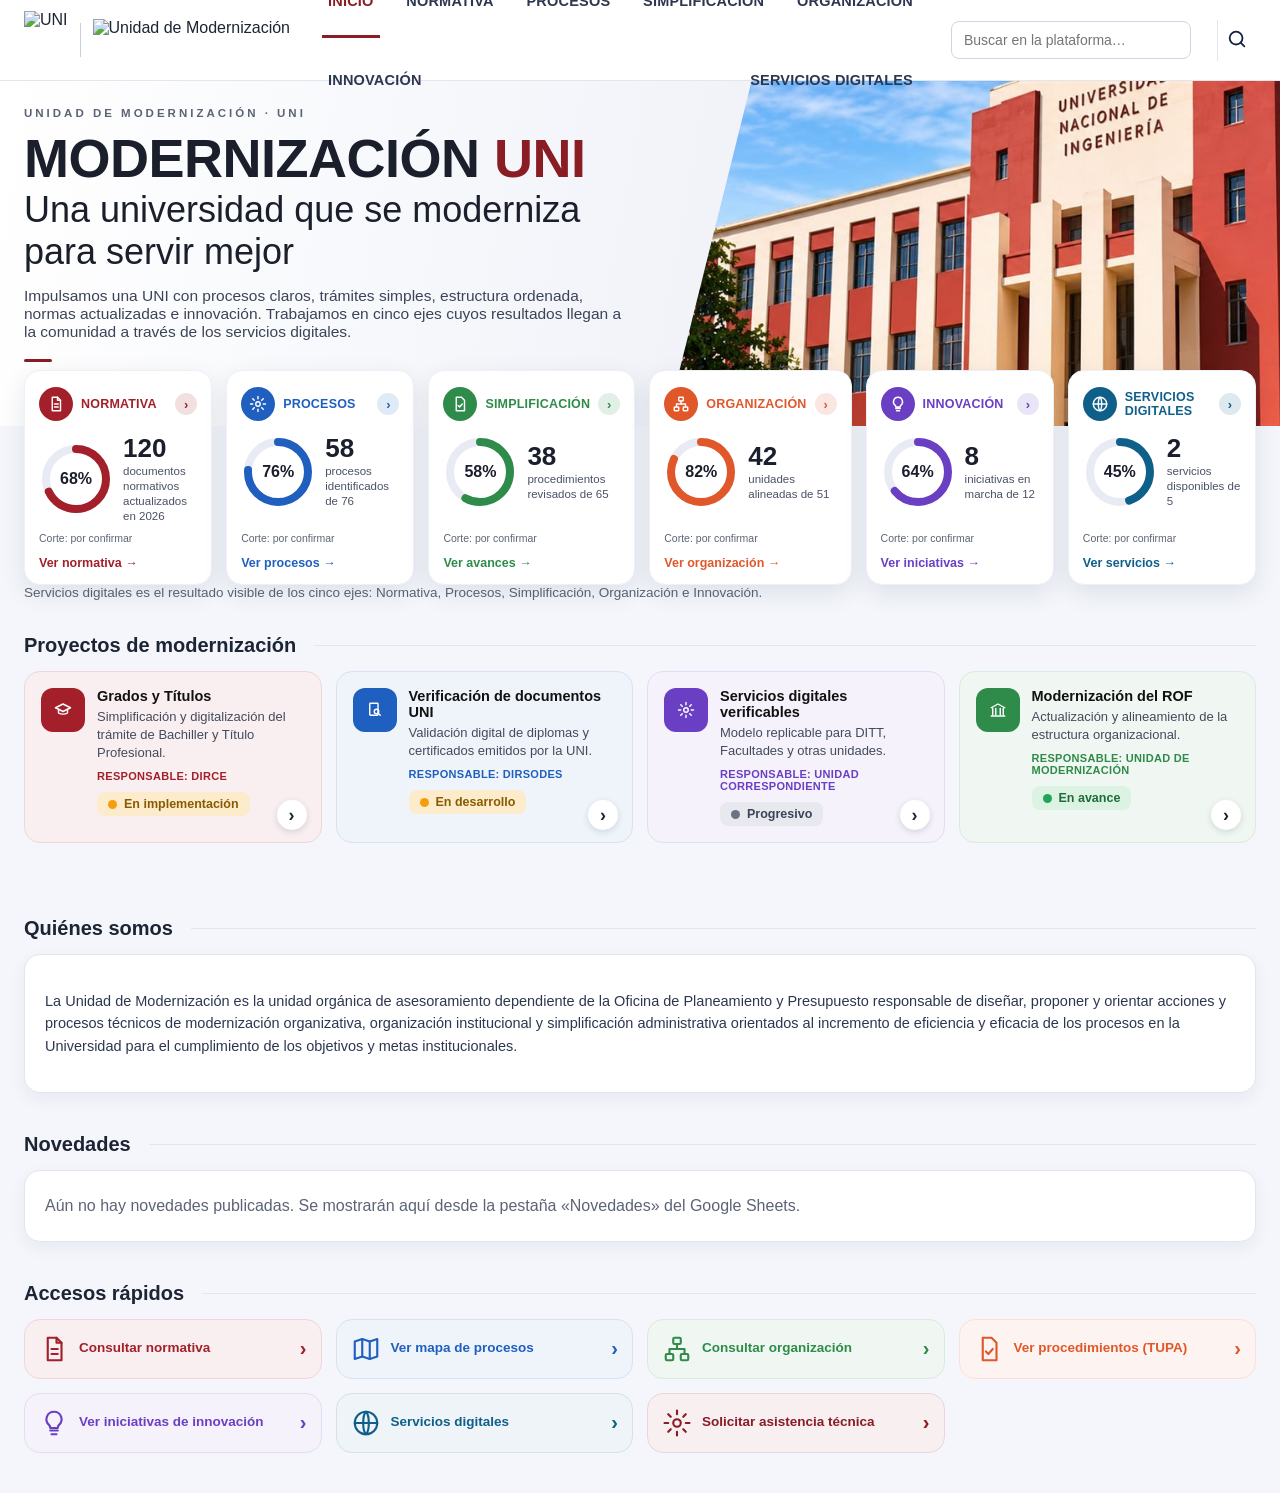
==== commit 6bf55a84: "modificaciones lunes 02/11" ====
--- a/docs/inicio.html
+++ b/docs/inicio.html
@@ -17,7 +17,7 @@
 
 /* Cabecera */
 header{background:#fff;border-bottom:1px solid var(--line);position:sticky;top:0;z-index:20}
-.bar{display:flex;align-items:center;gap:20px;height:80px}
+.bar{display:flex;align-items:center;gap:20px;height:80px;max-width:none;padding:0 24px}
 .brand{display:flex;align-items:center;gap:12px;flex:none}
 .brand img,.brand svg{height:58px;width:auto;display:block}
 #unidad img{height:42px}
@@ -26,26 +26,28 @@
 .brand .u{font-size:12px;font-weight:700;line-height:1.15;color:var(--navy);text-transform:uppercase}
 .brand .sep{width:1px;height:34px;background:#c9ceda}
 .brand .m{font-size:17px;font-weight:500;line-height:1.1;color:var(--navy)}
-nav{display:flex;gap:4px;margin-left:auto;align-items:center;flex-wrap:wrap}
-nav a{font-size:12.5px;font-weight:600;letter-spacing:.2px;color:#2d3750;padding:30px 11px 26px;border-bottom:3px solid transparent;text-transform:uppercase;white-space:nowrap}
+nav{display:flex;gap:4px;flex:1;justify-content:space-between;align-items:center;flex-wrap:wrap;margin:0 12px}
+nav a{font-size:14.5px;font-weight:700;letter-spacing:.2px;color:#2d3750;padding:30px 6px 26px;border-bottom:3px solid transparent;text-transform:uppercase;white-space:nowrap}
 nav a:hover{color:var(--red)}
 nav a.on{color:var(--red);border-bottom-color:var(--red)}
 .lupa{border:0;background:none;cursor:pointer;padding:8px;margin-left:6px;border-left:1px solid var(--line);border-radius:0}
+.hq{width:240px;height:38px;padding:0 12px;border:1px solid #cfd5e3;border-radius:8px;font:inherit;font-size:14px;color:var(--ink);background:#fff}
+.hq:focus{outline:none;border-color:var(--red)}
 .lupa svg{width:22px;height:22px;stroke:var(--navy)}
 .burger{display:none;border:0;background:none;font-size:26px;margin-left:auto;cursor:pointer;color:var(--navy)}
 
 /* Hero */
 .hero{position:relative;background:linear-gradient(100deg,#fff 0%,#f1f3f9 55%,#e9edf6 100%);overflow:hidden}
-.hero .wrap{display:grid;grid-template-columns:1.05fr 1fr;min-height:230px;align-items:center}
-.hero .txt{padding:26px 0 64px;position:relative;z-index:2}
+.hero .wrap{display:grid;grid-template-columns:1.1fr 1fr;min-height:230px;align-items:center}
+.hero .txt{padding:26px 32px 64px 0;position:relative;z-index:2}
 .eyebrow{font-size:11.5px;letter-spacing:3px;color:#5b6475;text-transform:uppercase;font-weight:600}
 h1{margin:12px 0 4px;font-size:clamp(34px,5vw,54px);line-height:1;font-weight:800;color:#1a1f2b;letter-spacing:-.5px}
 h1 em{font-style:normal;color:var(--red)}
 .hero h2{margin:0;font-weight:400;font-size:clamp(24px,3.2vw,36px);color:#1a1f2b}
-.hero p{margin:14px 0 0;color:#3b4457;font-size:15.5px;max-width:520px}
+.hero p{margin:14px 0 0;color:#3b4457;font-size:15.5px}
 .hero p:empty{display:none}
 .hero .rule{width:28px;height:3px;background:var(--red);margin-top:18px;border-radius:2px}
-.hero .img{position:absolute;right:0;top:0;bottom:0;width:52%;clip-path:polygon(14% 0,100% 0,100% 100%,0 100%);background:#cfd8e8}
+.hero .img{position:absolute;right:0;top:0;bottom:0;width:48%;clip-path:polygon(14% 0,100% 0,100% 100%,0 100%);background:#cfd8e8}
 .hero .img img,.hero .img svg{width:100%;height:100%;object-fit:cover;display:block}
 
 /* Tarjetas */
@@ -111,7 +113,7 @@
 td{padding:10px 12px;border-top:1px solid var(--line);vertical-align:top}
 tr:hover td{background:#fafbfe}
 .note{padding:14px 16px;border-radius:12px;background:#fff7e6;border:1px solid #f2d9a0;color:#6b4e00;font-size:14px;margin-bottom:18px}
-.hero.inner .wrap{align-items:start;min-height:0}.hero.inner .txt{padding:18px 0}.single{max-width:300px}
+.hero.inner .wrap{align-items:start;min-height:0}.hero.inner .txt{padding:18px 32px 18px 0}.single{max-width:300px}
 
 /* Búsqueda */
 #ov{position:fixed;inset:0;background:rgba(20,35,63,.55);display:none;z-index:50;padding:70px 16px}
@@ -131,6 +133,7 @@
 @media(max-width:900px){
   .burger{display:block}
   .lupa{margin-left:0;border:0}
+  .hq{width:150px}
   nav{display:none;position:absolute;top:80px;left:0;right:0;background:#fff;flex-direction:column;align-items:stretch;border-bottom:1px solid var(--line);padding:6px 20px}
   nav.open{display:flex}
   nav a{padding:12px 4px;border-bottom:1px solid #f0f2f7}
@@ -148,7 +151,6 @@
 .hero.inner h2{font-size:clamp(18px,2.2vw,24px)}
 .hero.inner p{font-size:14px;margin-top:8px}
 .hero.inner .rule{margin-top:10px}
-.hero.inner .img{width:56%}
 @media(max-width:900px){.hero.inner .img{width:100%;height:130px}}
 .org{display:grid;grid-template-columns:230px 1fr;gap:32px;padding:22px 0 40px;align-items:start}
 .sfoot{margin:48px -24px 0;background:#253042;color:#fff;padding:48px 0 32px;font-family:Inter,"Segoe UI",Roboto,Arial,sans-serif}
@@ -274,6 +276,11 @@
 .fuente-c{font-size:12px;color:var(--muted);margin:14px 0 0}
 .sub{margin:22px 0 10px;font-size:15px;color:#1a1f2b}
 
+.panel.pres{padding:30px 32px 34px}
+.defn{margin:0 0 26px;display:grid;grid-template-columns:minmax(0,360px) minmax(0,1fr);gap:28px;align-items:center;background:#fff;border:1px solid var(--line);border-radius:var(--radius);padding:26px}
+.defn img{width:100%;aspect-ratio:16/9;object-fit:cover;border-radius:12px;display:block}
+.defn p{margin:0;font-size:16px;line-height:1.6;color:#2d3750}
+@media(max-width:900px){.defn{grid-template-columns:1fr}}
 .statement{text-align:center;max-width:760px;margin:6px auto 30px;font-size:clamp(21px,2.6vw,30px);line-height:1.5;font-weight:600;color:#1a1f2b;letter-spacing:-.2px;position:relative;padding-top:22px}
 .statement::before{content:'';position:absolute;top:0;left:50%;transform:translateX(-50%);width:48px;height:3px;background:var(--c,var(--red));border-radius:2px}
 .pres .tiles{display:grid;grid-template-columns:repeat(3,1fr);gap:14px;margin-bottom:18px}
@@ -458,6 +465,7 @@
       <span id="unidad"><span class="m">Unidad de<br>Modernización</span></span>
     </a>
     <nav id="nav"></nav>
+    <input id="hq" class="hq" type="search" placeholder="Buscar en la plataforma…" autocomplete="off">
     <button class="lupa" id="btnSearch" aria-label="Buscar"><svg viewBox="0 0 24 24" fill="none" stroke-width="2" stroke-linecap="round"><circle cx="11" cy="11" r="7"/><path d="M20 20l-4-4"/></svg></button>
     <button class="burger" id="burger" aria-label="Menú">☰</button>
   </div>
@@ -720,7 +728,9 @@
       return `<li><a href="#" data-go="${h.sec}"><b>${hl(h.title)}</b><span>${esc(lab)}${h.tit?'':' · '+hl(h.text.slice(0,110))}</span></a></li>`;
     }).join('') : '<div class="em">Sin resultados para «'+esc($('#q').value)+'».</div>';
 }
-$('#btnSearch').onclick = openSearch;
+function searchFromHeader(){ $('#q').value = $('#hq').value; openSearch(); }
+$('#btnSearch').onclick = searchFromHeader;
+$('#hq').addEventListener('keydown', e=>{ if(e.key==='Enter') searchFromHeader(); });
 $('#q').addEventListener('input', runSearch);
 $('#ov').addEventListener('click', e=>{ if(e.target.id==='ov') closeSearch(); });
 document.addEventListener('keydown', e=>{ if(e.key==='Escape') closeSearch(); });
@@ -817,7 +827,7 @@
 const HOME = {
   equipo:'UNI',
   titular:'Una universidad que se moderniza para servir mejor',
-  desc:'La Unidad de Modernización impulsa que la UNI funcione con procesos claros, trámites simples, una estructura ordenada, normas actualizadas e innovación al servicio de estudiantes, docentes y trabajadores. Trabajamos en cinco ejes —normativa, procesos, simplificación, organización e innovación— y sus resultados se reflejan en los servicios digitales que la comunidad usa cada día.'
+  desc:'Impulsamos una UNI con procesos claros, trámites simples, estructura ordenada, normas actualizadas e innovación. Trabajamos en cinco ejes cuyos resultados llegan a la comunidad a través de los servicios digitales.'
 };
 
 /* ===== Cifras (pestaña Resumen) ===== */
@@ -847,12 +857,27 @@
       <div><div class="n">${esc(info.cifra)}</div><div class="d">${esc(info.desc)}</div><div class="fuente" style="font-size:10.5px;color:var(--muted);margin-top:4px">Corte: ${esc(info.corte)}</div></div>
     </div>`;
 }
+const DEFS = {
+  normativa:{t:'Ordenamos, elaboramos y actualizamos las normas internas de la UNI: directivas, reglamentos, lineamientos y manuales. También orientamos a las unidades sobre cómo redactar y aprobar sus documentos. Aquí publicamos qué norma está vigente, quién la aprobó y cómo proponer una nueva.'},
+  procesos:{t:'Identificamos, documentamos y mejoramos los procesos de la UNI. Definimos sus flujos, responsables, tiempos e indicadores, y los reunimos en el mapa de procesos y en los manuales aprobados. Nuestro objetivo es que los servicios sean más claros, medibles y predecibles.'},
+  simplificacion:{t:'Revisamos los trámites y procedimientos de la UNI para eliminar pasos, requisitos y plazos innecesarios, en el marco de la simplificación administrativa del Estado. Aquí presentamos el catálogo TUPA, los avances logrados y el canal para reportar trámites engorrosos.'},
+  organizacion:{t:'Diseñamos y actualizamos la estructura de la UNI: órganos, unidades, funciones y puestos. Buscamos que cada función tenga un responsable claro, sin duplicidades ni vacíos. Aquí publicamos el organigrama, el ROF y la asistencia para ordenar la estructura de cada unidad.'},
+  innovacion:{t:'Impulsamos la innovación en la UNI según la NT 003-2025-PCM-SGP. Escuchamos a la comunidad universitaria, definimos retos, probamos soluciones en piloto y escalamos las que mejoran los servicios. Aquí presentamos las iniciativas en marcha, el ciclo de innovación y los retos abiertos.'},
+  servicios:{t:'Reunimos los trámites y servicios de la UNI que ya fueron simplificados y digitalizados, para usarlos en línea desde cualquier lugar. Aquí presentamos el catálogo, la verificación de autenticidad de documentos, las guías de uso y el soporte técnico.'}
+};
+const defHTML = key => DEFS[key] ? `<figure class="defn"><img src="img/def-${key}.jpg" alt=""><p>${esc(DEFS[key].t)}</p></figure>` : '';
+function avancesHTML(c){
+  if(c.key==='simplificacion') return simpAvancesHTML(c);
+  return `<div class="panel pres">
+    <div class="vh"><h2>Avances</h2><span class="tag">Corte: ${esc(c.info.corte)}</span></div>
+    <div class="tiles">${c.tiles.map(t=>`<div class="tile" style="--c:${c.sec.c}"><b>${esc(t.n)}</b><span>${esc(t.d)}</span></div>`).join('')}</div>
+    <p class="fuente-c">Cifras de la pestaña Resumen del Google Sheets · Corte: ${esc(c.info.corte)}</p>
+  </div>`;
+}
 function presHTML(c){
-  return `<div class="panel pres">
+  return `<div class="panel pres">${defHTML(c.key)}
     ${c.M.intro ? `<p class="statement" style="--c:${c.sec.c}">${esc(c.M.intro)}</p>` : ''}
-    <div class="tiles">${c.tiles.map(t=>`<div class="tile" style="--c:${c.sec.c}"><b>${esc(t.n)}</b><span>${esc(t.d)}</span></div>`).join('')}</div>
     <div class="acts">${c.M.buttons.map(b=>`<button class="btn${b.primary?' primary':''}" data-v="${esc(b.v)}">${esc(b.t)} →</button>`).join('')}</div>
-    <p class="fuente-c">Cifras de la pestaña Resumen del Google Sheets, las mismas que aparecen en el tablero de Inicio · Corte: ${esc(c.info.corte)}</p>
   </div>`;
 }
 
@@ -1162,7 +1187,7 @@
    dep:'Direcciones de Escuela Profesional de cada Facultad', dc:'Sistema: SIG-Académico UNI', btn:'Ingresar al Portal Académico'}
 ];
 
-function simpPresHTML(c){
+function simpAvancesHTML(c){
   const kpis = [
     {n:c.tiles[0].n, lbl:c.tiles[0].d, sub:'Procedimientos del TUPA actualizados y simplificados al corte actual.',
      ic:'<path d="M9 12l2 2 4-4m6 2a9 9 0 11-18 0 9 9 0 0118 0z"/>', kc:'var(--red)', kbg:'#fdecee', badge:'Simplificación TUPA', bc:'sts-ok'},
@@ -1172,7 +1197,7 @@
      ic:'<path d="M22 11.08V12a10 10 0 11-5.93-9.14"/><path d="M22 4L12 14.01l-3-3"/>', kc:'#10B981', kbg:'#ecfdf5', badge:'Requisitos Eliminados', bc:'sts-ok'}
   ];
   return `<div class="panel">
-    <div class="vh"><h2>Panel General</h2><span class="tag">Corte: ${esc(c.info.corte)}</span></div>
+    <div class="vh"><h2>Avances</h2><span class="tag">Corte: ${esc(c.info.corte)}</span></div>
     <p class="vdesc">Indicadores de avance del programa de Simplificación Administrativa de la UNI.</p>
     <div class="kpi-row">
       ${kpis.map(k=>`<div class="kpi-card" style="--kc:${k.kc};--kc-bg:${k.kbg}">
@@ -1187,10 +1212,6 @@
         </div>
       </div>`).join('')}
     </div>
-    <div class="acts">
-      ${c.M.buttons.map(b=>`<button class="btn${b.primary?' primary':''}" data-v="${esc(b.v)}">${esc(b.t)} →</button>`).join('')}
-    </div>
-    <p class="fuente-c">Cifras de la pestaña Resumen del Google Sheets · Corte: ${esc(c.info.corte)}</p>
   </div>`;
 }
 
@@ -1661,7 +1682,7 @@
   normativa: {
     equipo:'Documentos normativos',
     titular:'Reglas claras para decidir con seguridad.',
-    desc:'La Unidad de Modernización ordena, elabora y actualiza los documentos normativos de la UNI: directivas, reglamentos, lineamientos y manuales. Nuestro propósito es que cada unidad sepa qué norma aplica, quién la aprobó, si está vigente y qué pasos seguir para proponer una nueva. Aquí encontrarás el repositorio normativo, las normas externas que rigen a la Universidad, la guía para elaborar documentos y el seguimiento de los que están en elaboración.',
+    desc:'Ordenamos, elaboramos y actualizamos las normas de la UNI: directivas, reglamentos, lineamientos y manuales. Aquí consultamos qué norma está vigente, quién la aprobó y cómo proponer una nueva.',
     tiles: c => TILES(c, c.ext('normativa_elaboracion'), 'documentos en elaboración'),
     buttons: [{t:'Consultar normativa', v:'repositorio', primary:true}, {t:'Solicitar una directiva', v:'solicitud'}],
     views: c => [
@@ -1680,8 +1701,7 @@
   procesos: {
     equipo:'Gestión por procesos',
     titular:'Si lo entendemos, lo podemos mejorar.',
-    desc:'',
-    intro:'Identificamos, documentamos y mejoramos los procesos de la UNI, desde la admisión hasta el egreso. Cada proceso debe tener un responsable, un flujo claro, tiempos definidos e indicadores que permitan medirlo, para que las unidades trabajen de forma coordinada y los servicios a estudiantes y docentes sean más predecibles. Aquí puedes explorar el mapa de procesos, revisar la ficha de cada proceso y consultar la metodología que seguimos.',
+    desc:'Identificamos, documentamos y mejoramos los procesos de la UNI, desde la admisión hasta el egreso. Asignamos responsables, definimos flujos, tiempos e indicadores para que los servicios sean más predecibles.',
     tiles: c => TILES(c, c.ext('procesos_manuales'), 'manuales aprobados'),
     buttons: [{t:'Ver mapa de procesos', v:'mapa', primary:true}, {t:'Solicitar asistencia en procesos', v:'asistencia'}],
     views: c => [
@@ -1701,10 +1721,9 @@
   simplificacion: {
     equipo:'Simplificación administrativa',
     titular:'Menos pasos, menos papeles, más resultados.',
-    desc:'Eliminación sistemática de barreras burocráticas, reducción de plazos de atención y digitalización del TUPA para toda la comunidad universitaria.',
+    desc:'Eliminamos barreras burocráticas, reducimos plazos de atención y digitalizamos el TUPA para toda la comunidad universitaria.',
     tiles: c => TILES(c, c.ext('simplificacion_pasos'), 'pasos o requisitos eliminados'),
     buttons: [{t:'Explorar Catálogo TUPA', v:'catalogo', primary:true}, {t:'Reportar Trámite Engorroso', v:'canal'}],
-    presRun: (el, c) => { el.innerHTML = simpPresHTML(c); },
     views: c => [
       {id:'catalogo', label:'Catálogo TUPA Simplificado', icon:VI.table, run:el=>tupaCatalogView(el)},
       {id:'eliminacion', label:'Eliminación de Trámites Innecesarios', icon:VI.list, run:el=>{el.innerHTML=SIMP_ELIMINACION_HTML}},
@@ -1720,7 +1739,7 @@
   organizacion: {
     equipo:'Diseño organizacional',
     titular:'Una estructura pensada para cumplir la misión.',
-    desc:'Diseñamos y actualizamos la estructura de la UNI: organigrama, órganos, unidades, funciones y puestos. Buscamos que cada función tenga un responsable claro, sin duplicidades ni vacíos, y que la estructura responda a los objetivos de la Universidad y a los lineamientos de organización del Estado. Aquí puedes consultar el organigrama, el directorio de órganos y unidades, la ruta de diseño organizacional y los cargos y documentos relacionados.',
+    desc:'Diseñamos y actualizamos la estructura de la UNI: órganos, unidades, funciones y puestos. Buscamos que cada función tenga un responsable claro, sin duplicidades ni vacíos.',
     tiles: c => TILES(c, ORG && ORG.arts ? ORG.arts.length : '—', 'artículos del ROF'),
     buttons: [{t:'Ver organigrama', v:'organigrama', primary:true}, {t:'Solicitar asistencia en diseño organizacional', v:'asistencia'}],
     start: c => {
@@ -1743,7 +1762,7 @@
   innovacion: {
     equipo:'Innovación pública',
     titular:'Las mejores ideas nacen de quienes viven el problema.',
-    desc:'Impulsamos la innovación en la UNI siguiendo la NT 003-2025-PCM-SGP: escuchamos a estudiantes, docentes y trabajadores, definimos retos, probamos soluciones en piloto y escalamos las que mejoran los servicios de la Universidad. Cada idea avanza por cuatro fases: descubrir, definir, idear y entregar. Aquí puedes revisar el portafolio de iniciativas, los retos abiertos y el laboratorio de innovación, o proponer tu propia idea.',
+    desc:'Impulsamos la innovación según la NT 003-2025-PCM-SGP: escuchamos a la comunidad, definimos retos, probamos soluciones en piloto y escalamos las que mejoran los servicios.',
     tiles: c => TILES(c, c.ext('innovacion_pilotos'), 'pilotos validados'),
     buttons: [{t:'Ver iniciativas', v:'portafolio', primary:true}, {t:'Proponer una idea o reto', v:'proponer'}],
     views: c => [
@@ -1764,7 +1783,7 @@
   servicios: {
     equipo:'Servicios digitales',
     titular:'Trámites de la UNI, desde donde estés.',
-    desc:'Reunimos los servicios simplificados y digitalizados que la comunidad UNI puede usar en línea, con verificación de autenticidad de los documentos. Aquí puedes ver qué servicios están disponibles, cuáles están en desarrollo y cómo usarlos. Si tienes dificultades, el soporte técnico te orienta.',
+    desc:'Reunimos los servicios simplificados y digitalizados que la comunidad usa en línea, con verificación de autenticidad de sus documentos. Si tienes dificultades, nuestro soporte técnico te orienta.',
     tiles: c => TILES(c, c.ext('servicios_en_desarrollo'), 'servicios en desarrollo'),
     buttons: [{t:'Ver catálogo', v:'catalogo', primary:true}, {t:'Solicitar asistencia técnica', v:'asistencia'}],
     views: c => [
@@ -1792,7 +1811,7 @@
     const info = rinfo(res,key);
     const c = {res, key, sec, M, info, corte:info.corte, ext:k=>ext(res,k), current:null};
     c.tiles = M.tiles(c);
-    const views = [{id:'presentacion', label:'Presentación', icon:VI.eye, run:(el,cx)=>{ M.presRun ? M.presRun(el,cx) : (el.innerHTML=presHTML(cx)); }}, ...M.views(c)];
+    const views = [{id:'presentacion', label:'Presentación', icon:VI.eye, run:(el,cx)=>{ el.innerHTML=presHTML(cx); }}, {id:'avances', label:'Avances', icon:VI.steps, run:(el,cx)=>{ el.innerHTML=avancesHTML(cx); }}, ...M.views(c)];
     c.go = id => {
       const v = views.find(x=>x.id===id) || views[0];
       c.current = v.id;
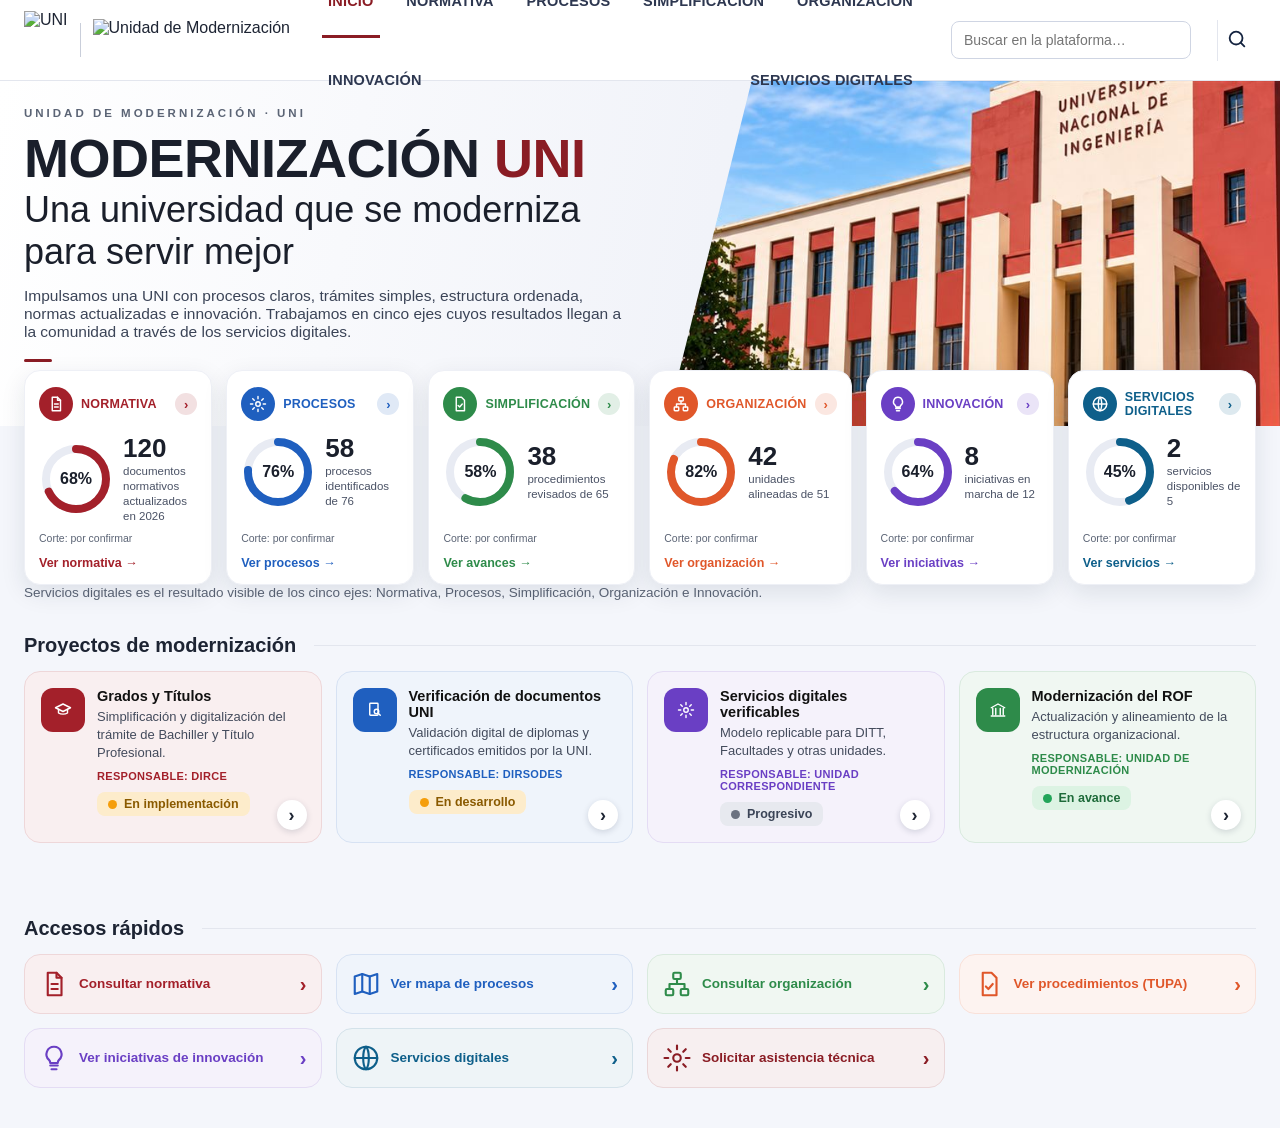
==== commit ab3ecf65: "quitando novedades" ====
--- a/docs/inicio.html
+++ b/docs/inicio.html
@@ -276,6 +276,22 @@
 .fuente-c{font-size:12px;color:var(--muted);margin:14px 0 0}
 .sub{margin:22px 0 10px;font-size:15px;color:#1a1f2b}
 
+.tdash h3{font-size:15px;margin:0 0 10px;color:#1a1f2b}
+.tk-row{display:grid;grid-template-columns:repeat(5,1fr);gap:12px;margin:8px 0 14px}
+.tk{background:#f6f8fc;border:1px solid var(--line);border-radius:12px;padding:14px;display:flex;flex-direction:column;gap:4px}
+.tk b{font-size:26px;line-height:1.1}
+.tk span{font-size:12px;color:var(--muted);text-transform:uppercase;letter-spacing:.04em}
+.tb-track{height:10px;background:#e8ebf3;border-radius:999px;overflow:hidden}
+.tb-track i{display:block;height:100%;background:var(--red);border-radius:999px}
+.tk-track{height:14px;background:#e8ebf3;border-radius:999px;overflow:hidden;margin-bottom:20px}
+.tk-track i{display:block;height:100%;background:#2e8b4a;border-radius:999px}
+.tb-track.sm{display:inline-block;width:110px;height:8px;vertical-align:middle}
+.tdash-cols{display:grid;grid-template-columns:1fr 1fr;gap:28px;margin-bottom:22px}
+.tb-row{display:grid;grid-template-columns:minmax(120px,240px) 1fr 36px;gap:10px;align-items:center;margin-bottom:8px;font-size:13px}
+.tb-row b{text-align:right}
+.tdash-q{width:100%;padding:10px 14px;border:1px solid #cfd5e3;border-radius:10px;font:inherit;margin:2px 0 12px}
+#tupa-dash .tw td{vertical-align:middle}
+@media(max-width:900px){.tk-row{grid-template-columns:1fr 1fr}.tdash-cols{grid-template-columns:1fr}}
 .panel.pres{padding:30px 32px 34px}
 .defn{margin:0 0 26px;display:grid;grid-template-columns:minmax(0,360px) minmax(0,1fr);gap:28px;align-items:center;background:#fff;border:1px solid var(--line);border-radius:var(--radius);padding:26px}
 .defn img{width:100%;aspect-ratio:16/9;object-fit:cover;border-radius:12px;display:block}
@@ -497,7 +513,7 @@
 
 <script>
 /* ===== Configuración (inyectada por build.ps1 desde config.json) ===== */
-const CFG = {"sheetId":"1uZXfUJEjqB4Cp5wfel468guVGFYdLR3NtXSsrEAdOWU","logo":"img/logo-uni.png","heroImage":"img/hero-inicio.jpg","tabs":{"resumen":"Resumen","proyectos":"Proyectos","normativa":"Normativa","procesos":"Procesos","simplificacion":"Simplificacion","organizacion":"Organizacion","innovacion":"Innovacion","servicios":"ServiciosDigitales","documentos":"Documentos","retos":"Retos","casos":"Casos","novedades":"Novedades"},"contacto":{"correo":"","anexo":"","ubicacion":"","horario":""},"asistencia":"","nav":{"inicio":"inicio.html","normativa":"normativa.html","procesos":"procesos.html","simplificacion":"simplificacion.html","organizacion":"organizacion.html","innovacion":"innovacion.html","servicios-digitales":"servicios-digitales.html"},"unidad":"img/unidad.png","orgImage":"img/organigrama.jpg"};
+const CFG = {"sheetId":"1uZXfUJEjqB4Cp5wfel468guVGFYdLR3NtXSsrEAdOWU","tupaSheetId":"1H97qAnNJGs_Lf9aoV9EW_1_-iMBthI3T","logo":"img/logo-uni.png","heroImage":"img/hero-inicio.jpg","tabs":{"resumen":"Resumen","proyectos":"Proyectos","normativa":"Normativa","procesos":"Procesos","simplificacion":"Simplificacion","organizacion":"Organizacion","innovacion":"Innovacion","servicios":"ServiciosDigitales","documentos":"Documentos","retos":"Retos","casos":"Casos","novedades":"Novedades"},"contacto":{"correo":"","anexo":"","ubicacion":"","horario":""},"asistencia":"","nav":{"inicio":"inicio.html","normativa":"normativa.html","procesos":"procesos.html","simplificacion":"simplificacion.html","organizacion":"organizacion.html","innovacion":"innovacion.html","servicios-digitales":"servicios-digitales.html"},"unidad":"img/unidad.png","orgImage":"img/organigrama.jpg"};
 const PAGE = 'inicio';
 
 /* ===== Definición de secciones ===== */
@@ -640,12 +656,21 @@
     document.querySelectorAll('.ring .fg').forEach(c=>c.style.strokeDashoffset=c.dataset.off)));
 }
 
+async function tupaResumenRow(){
+  if(!CFG.tupaSheetId) return null;
+  try{
+    const s = tupaStats(await loadTupa());
+    return {clave:'simplificacion', porcentaje:Math.round(s.avg), cifra:s.n-s.pend, descripcion:`procedimientos con avance de ${s.n}`, corte:new Date().toLocaleDateString('es-PE')};
+  }catch(e){ return null; }
+}
 async function loadResumen(){
+  let d = DEMO_RESUMEN;
   try{
     const race = Promise.race([sheet(CFG.tabs.resumen), new Promise((_,rej)=>setTimeout(()=>rej(new Error('t')),4000))]);
-    const d = asObjects(await race); if(d.length) return d;
+    const x = asObjects(await race); if(x.length) d = x;
   }catch(e){}
-  return DEMO_RESUMEN;
+  const row = await tupaResumenRow();
+  return row ? [...d.filter(r=>norm(r.clave)!=='simplificacion'), row] : d;
 }
 
 /* ===== Inicio ===== */
@@ -680,24 +705,10 @@
     <p class="caption">Servicios digitales es el resultado visible de los cinco ejes: Normativa, Procesos, Simplificación, Organización e Innovación.</p>
     <div class="sec-h"><h2>Proyectos de modernización</h2><span class="ln"></span>${proj.length>4?'<a href="#" id="allProj">Ver todos los proyectos →</a>':''}</div>
     <div class="proj" id="projList">${proj.slice(0,4).map(projCard).join('')}</div>
-    <div class="sec-h"><h2>Quiénes somos</h2><span class="ln"></span></div>
-    ${quienesHTML()}
-    <div class="sec-h"><h2>Novedades</h2><span class="ln"></span></div>
-    <div id="novedades"></div>
     <div class="sec-h"><h2>Accesos rápidos</h2><span class="ln"></span></div>
     <div class="quick">${QUICK.map(q=>`<a class="q" href="${esc(q.href())}" style="--c:${q.c}"><span class="qi">${svgIcon(q.ic)}</span><span>${esc(q.t)}</span><b>›</b></a>`).join('')}</div>`;
   const all=$('#allProj');
   if(all) all.onclick=e=>{ e.preventDefault(); const more=!all.dataset.m; all.dataset.m=more?'1':''; $('#projList').innerHTML=(more?proj:proj.slice(0,4)).map(projCard).join(''); all.textContent=more?'Ver menos proyectos ←':'Ver todos los proyectos →'; };
-  renderNovedades();
-}
-
-async function renderNovedades(){
-  const box = $('#novedades'); if(!box) return;
-  let items = [];
-  try{ items = asObjects(await sheet(CFG.tabs.novedades)); }catch(e){}
-  box.innerHTML = items.length
-    ? `<div class="panel novs">${items.slice(0,5).map(n=>`<div class="nov"><small>${esc(n.fecha)}</small><b>${esc(n.titulo)}</b><p>${esc(n.detalle)}</p>${n.enlace?`<a href="${esc(n.enlace)}" target="_blank" rel="noopener">Ver más →</a>`:''}</div>`).join('')}</div>`
-    : `<div class="panel"><div class="empty">Aún no hay novedades publicadas. Se mostrarán aquí desde la pestaña «${esc(CFG.tabs.novedades)}» del Google Sheets.</div></div>`;
 }
 
 /* ===== Búsqueda ===== */
@@ -867,7 +878,7 @@
 };
 const defHTML = key => DEFS[key] ? `<figure class="defn"><img src="img/def-${key}.jpg" alt=""><p>${esc(DEFS[key].t)}</p></figure>` : '';
 function avancesHTML(c){
-  if(c.key==='simplificacion') return simpAvancesHTML(c);
+  if(c.key==='simplificacion') return '<div id="tupa-dash"><div class="panel"><div class="empty">Cargando dashboard…</div></div></div>';
   return `<div class="panel pres">
     <div class="vh"><h2>Avances</h2><span class="tag">Corte: ${esc(c.info.corte)}</span></div>
     <div class="tiles">${c.tiles.map(t=>`<div class="tile" style="--c:${c.sec.c}"><b>${esc(t.n)}</b><span>${esc(t.d)}</span></div>`).join('')}</div>
@@ -922,11 +933,6 @@
       </div>
     </div>
   </footer>`;
-}
-const rofArt = n => (ORG && ORG.arts || []).find(a=>a.n===n) || null;
-function quienesHTML(){
-  const a33 = rofArt(33);
-  return `<div class="panel prose"><p>${esc(a33 ? a33.b[0] : 'La Unidad de Modernización impulsa la modernización institucional de la UNI.')}</p></div>`;
 }
 
 /* ===== Tablas desde Google Sheets ===== */
@@ -1187,32 +1193,66 @@
    dep:'Direcciones de Escuela Profesional de cada Facultad', dc:'Sistema: SIG-Académico UNI', btn:'Ingresar al Portal Académico'}
 ];
 
-function simpAvancesHTML(c){
-  const kpis = [
-    {n:c.tiles[0].n, lbl:c.tiles[0].d, sub:'Procedimientos del TUPA actualizados y simplificados al corte actual.',
-     ic:'<path d="M9 12l2 2 4-4m6 2a9 9 0 11-18 0 9 9 0 0118 0z"/>', kc:'var(--red)', kbg:'#fdecee', badge:'Simplificación TUPA', bc:'sts-ok'},
-    {n:c.tiles[1].n, lbl:c.tiles[1].d, sub:'Proporción de la meta global de simplificación completada a la fecha.',
-     ic:'<path d="M18 20V10M12 20V4M6 20v-6"/>', kc:'#2563EB', kbg:'#eff6ff', badge:'Meta de Avance', bc:'sts-info'},
-    {n:c.tiles[2].n, lbl:c.tiles[2].d, sub:'Exigencias eliminadas al constatar que ya estaban disponibles en los sistemas de la UNI o en RENIEC.',
-     ic:'<path d="M22 11.08V12a10 10 0 11-5.93-9.14"/><path d="M22 4L12 14.01l-3-3"/>', kc:'#10B981', kbg:'#ecfdf5', badge:'Requisitos Eliminados', bc:'sts-ok'}
-  ];
-  return `<div class="panel">
-    <div class="vh"><h2>Avances</h2><span class="tag">Corte: ${esc(c.info.corte)}</span></div>
-    <p class="vdesc">Indicadores de avance del programa de Simplificación Administrativa de la UNI.</p>
-    <div class="kpi-row">
-      ${kpis.map(k=>`<div class="kpi-card" style="--kc:${k.kc};--kc-bg:${k.kbg}">
-        <div class="kc-head">
-          <div class="kc-ico"><svg viewBox="0 0 24 24" fill="none" stroke="currentColor" stroke-width="1.8" stroke-linecap="round" stroke-linejoin="round">${k.ic}</svg></div>
-          <span class="sts ${k.bc}">${esc(k.badge)}</span>
-        </div>
-        <div>
-          <div class="kc-num">${esc(k.n)}</div>
-          <div class="kc-lbl">${esc(k.lbl)}</div>
-          <div class="kc-sub">${esc(k.sub)}</div>
-        </div>
-      </div>`).join('')}
+const TUPA_REFRESH_MS = 300000;
+async function loadTupa(){
+  const r = await fetch(`https://docs.google.com/spreadsheets/d/${CFG.tupaSheetId}/gviz/tq?tqx=out:csv`, {cache:'no-store'});
+  if(!r.ok) throw new Error(r.status);
+  const rows = parseCSV(await r.text()).filter(x=>x.some(v=>v.trim()!==''));
+  return rows.slice(1).filter(x=>(x[1]||'').trim()).map(x=>{
+    const raw = (x[4]||'').trim(), n = parseFloat(raw.replace('%','').replace(',','.')) || 0;
+    return {nro:(x[0]||'').trim(), tramite:x[1].trim(), area:(x[3]||'').trim() || 'Sin área', pct: raw.includes('%') || n>1 ? n : n*100, estado:(x[5]||'').trim() || 'Sin estado'};
+  });
+}
+function tupaStats(rows){
+  const n = rows.length;
+  const avg = n ? rows.reduce((s,r)=>s+r.pct,0)/n : 0;
+  const done = rows.filter(r=>r.pct>=100).length;
+  const pend = rows.filter(r=>r.pct===0).length;
+  const count = key => rows.reduce((m,r)=>(m[r[key]]=(m[r[key]]||0)+1,m),{});
+  return {n, avg, done, pend, enCurso:n-done-pend, byEstado:count('estado'), byArea:count('area')};
+}
+function tupaBars(obj, total, color){
+  return Object.entries(obj).sort((a,b)=>b[1]-a[1]).map(([k,v])=>`<div class="tb-row"><span>${esc(k)}</span><div class="tb-track"><i style="width:${(v/total*100).toFixed(1)}%;background:${color}"></i></div><b>${v}</b></div>`).join('');
+}
+function tupaRows(rows){
+  return rows.map(r=>`<tr data-s="${esc((r.tramite+' '+r.area+' '+r.estado).toLowerCase())}"><td>${esc(r.nro)}</td><td>${esc(r.tramite)}</td><td>${esc(r.area)}</td><td><span class="tb-track sm"><i style="width:${r.pct.toFixed(0)}%"></i></span> ${r.pct.toFixed(0)}%</td><td>${esc(r.estado)}</td></tr>`).join('');
+}
+function tupaDashHTML(rows, stamp){
+  const s = tupaStats(rows);
+  const kpi = (v,l,c)=>`<div class="tk"><b style="color:${c}">${v}</b><span>${l}</span></div>`;
+  return `<div class="panel tdash">
+    <div class="vh"><h2>Avance de simplificación de procedimientos TUPA</h2><span class="tag">Actualizado ${stamp}</span></div>
+    <p class="vdesc">Seguimiento de los ${s.n} procedimientos del TUPA. Los datos provienen del Google Sheets y se actualizan automáticamente.</p>
+    <div class="tk-row">
+      ${kpi(s.n,'Procedimientos','#1a1f2b')}
+      ${kpi(s.avg.toFixed(1)+'%','Avance promedio','#2e8b4a')}
+      ${kpi(s.done,'Completados','#10B981')}
+      ${kpi(s.enCurso,'En curso','#F59E0B')}
+      ${kpi(s.pend,'Pendientes','#ba1a1a')}
     </div>
+    <div class="tk-track"><i style="width:${s.avg.toFixed(1)}%"></i></div>
+    <div class="tdash-cols">
+      <div><h3>Por estado</h3>${tupaBars(s.byEstado, s.n, '#2e8b4a')}</div>
+      <div><h3>Por área responsable</h3>${tupaBars(s.byArea, s.n, '#1f5fbf')}</div>
+    </div>
+    <h3>Detalle de procedimientos</h3>
+    <input class="tdash-q" type="search" placeholder="Buscar trámite, área o estado…">
+    <div class="tw"><table class="mt"><thead><tr><th>Nº</th><th>Trámite</th><th>Área responsable</th><th>Avance</th><th>Estado</th></tr></thead><tbody>${tupaRows(rows)}</tbody></table></div>
   </div>`;
+}
+async function renderTupaDashboard(el){
+  if(!el) return;
+  if(!CFG.tupaSheetId){ el.innerHTML = '<div class="panel"><div class="note">Falta el ID del Google Sheets del TUPA en config.json (tupaSheetId).</div></div>'; return; }
+  try{
+    const rows = await loadTupa();
+    const stamp = new Date().toLocaleTimeString('es-PE',{hour:'2-digit',minute:'2-digit'});
+    el.innerHTML = tupaDashHTML(rows, stamp);
+    const q = el.querySelector('.tdash-q');
+    q.addEventListener('input', ()=>{ const t = norm(q.value); el.querySelectorAll('tbody tr').forEach(tr=>{ tr.style.display = norm(tr.dataset.s).includes(t) ? '' : 'none'; }); });
+  }catch(e){
+    el.innerHTML = '<div class="panel"><div class="note">No se pudo leer el Google Sheets del TUPA. Verifica que esté compartido como «Cualquier persona con el enlace – Lector».</div></div>';
+  }
+  if(!window._tupaTimer) window._tupaTimer = setInterval(()=>{ const cur = $('#tupa-dash'); if(cur) renderTupaDashboard(cur); }, TUPA_REFRESH_MS);
 }
 
 function tupaCatalogView(el){
@@ -1811,7 +1851,7 @@
     const info = rinfo(res,key);
     const c = {res, key, sec, M, info, corte:info.corte, ext:k=>ext(res,k), current:null};
     c.tiles = M.tiles(c);
-    const views = [{id:'presentacion', label:'Presentación', icon:VI.eye, run:(el,cx)=>{ el.innerHTML=presHTML(cx); }}, {id:'avances', label:'Avances', icon:VI.steps, run:(el,cx)=>{ el.innerHTML=avancesHTML(cx); }}, ...M.views(c)];
+    const views = [{id:'presentacion', label:'Presentación', icon:VI.eye, run:(el,cx)=>{ el.innerHTML=presHTML(cx); }}, {id:'avances', label:'Avances', icon:VI.steps, run:(el,cx)=>{ el.innerHTML=avancesHTML(cx); if(cx.key==='simplificacion') renderTupaDashboard($('#tupa-dash')); }}, ...M.views(c)];
     c.go = id => {
       const v = views.find(x=>x.id===id) || views[0];
       c.current = v.id;
